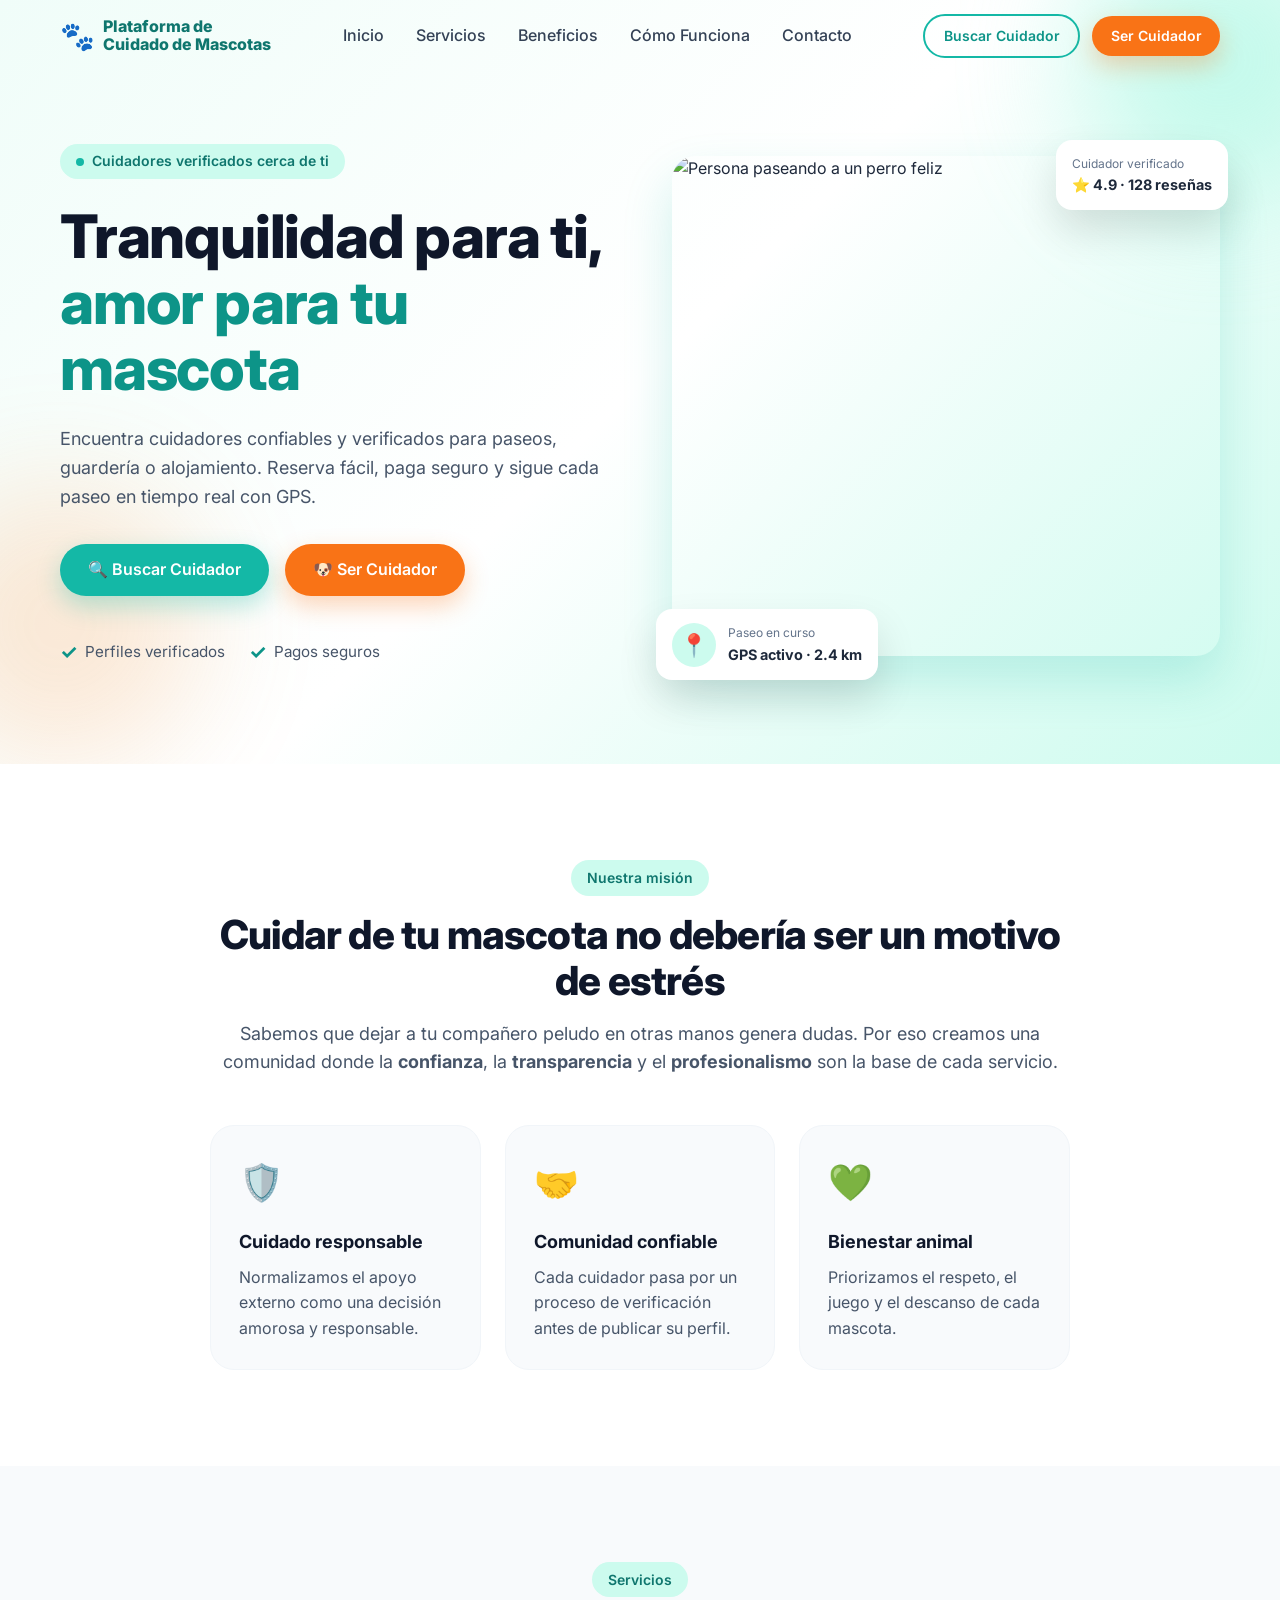
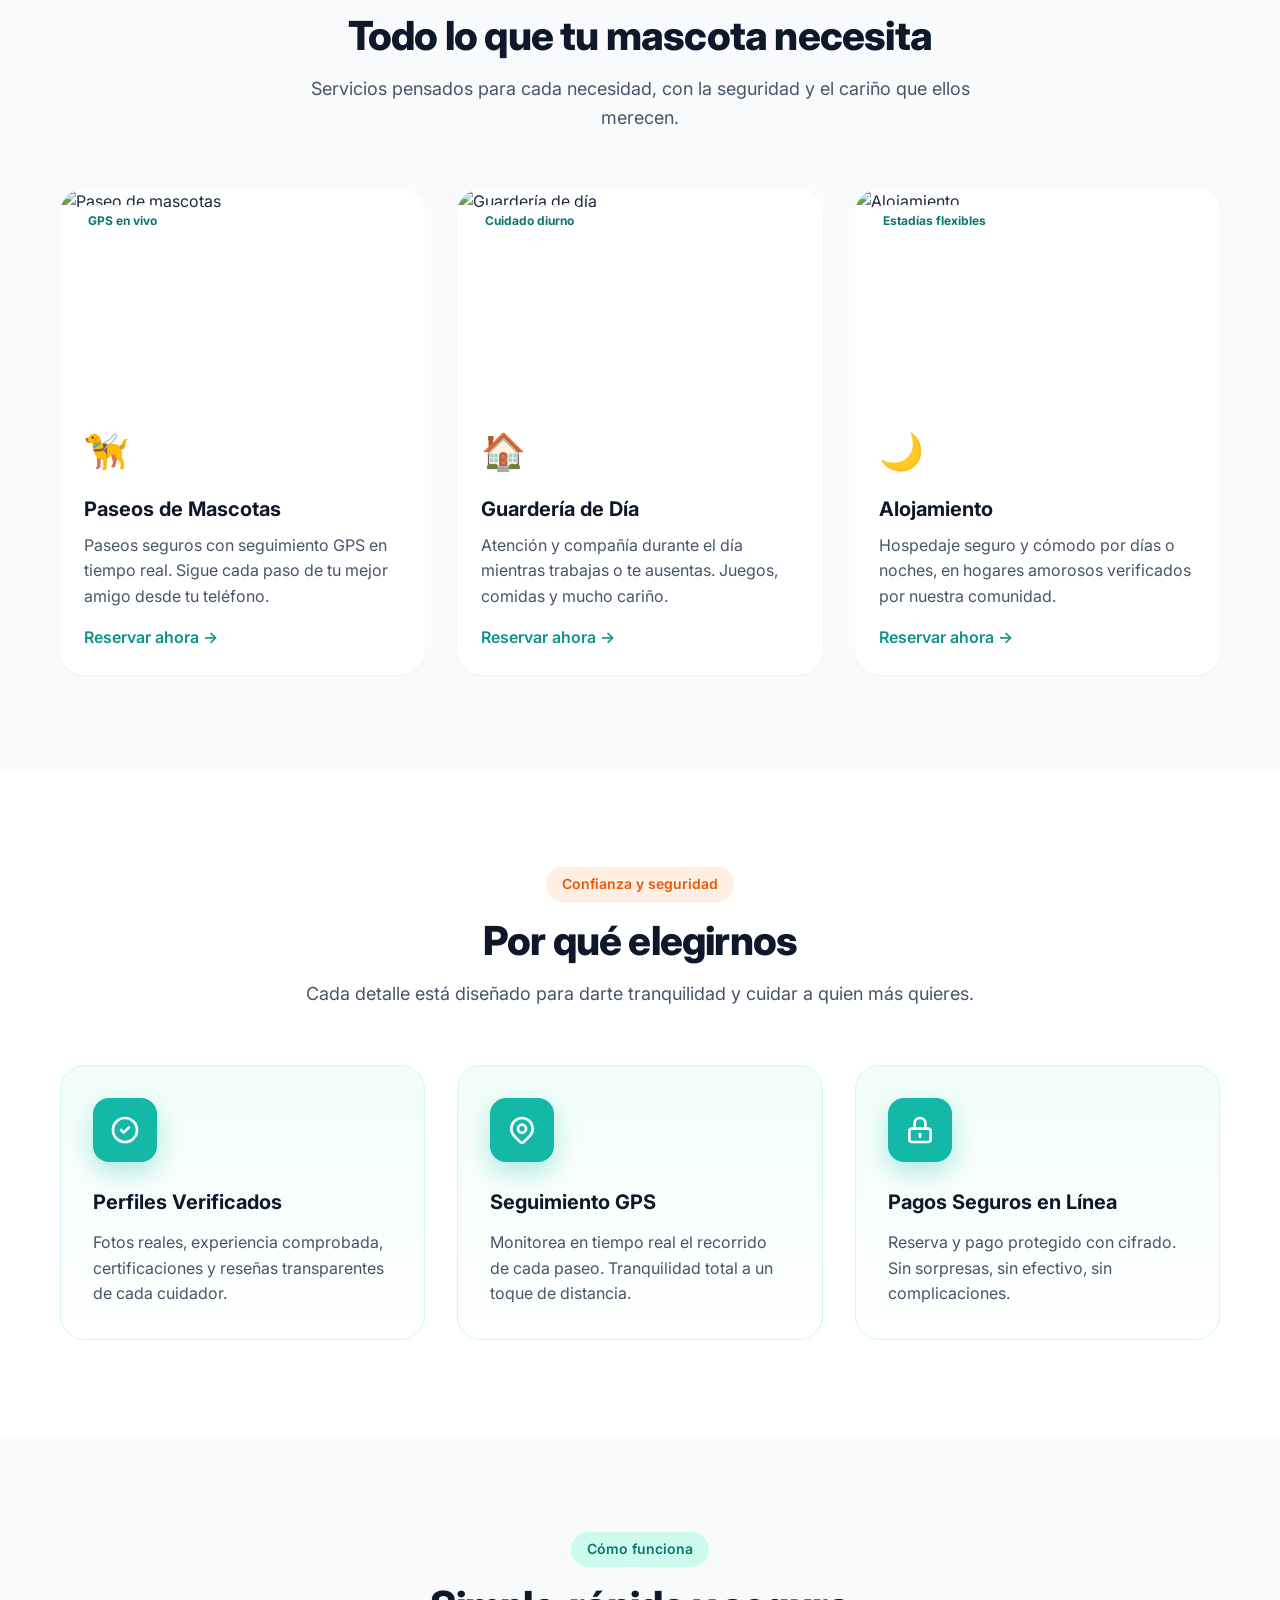
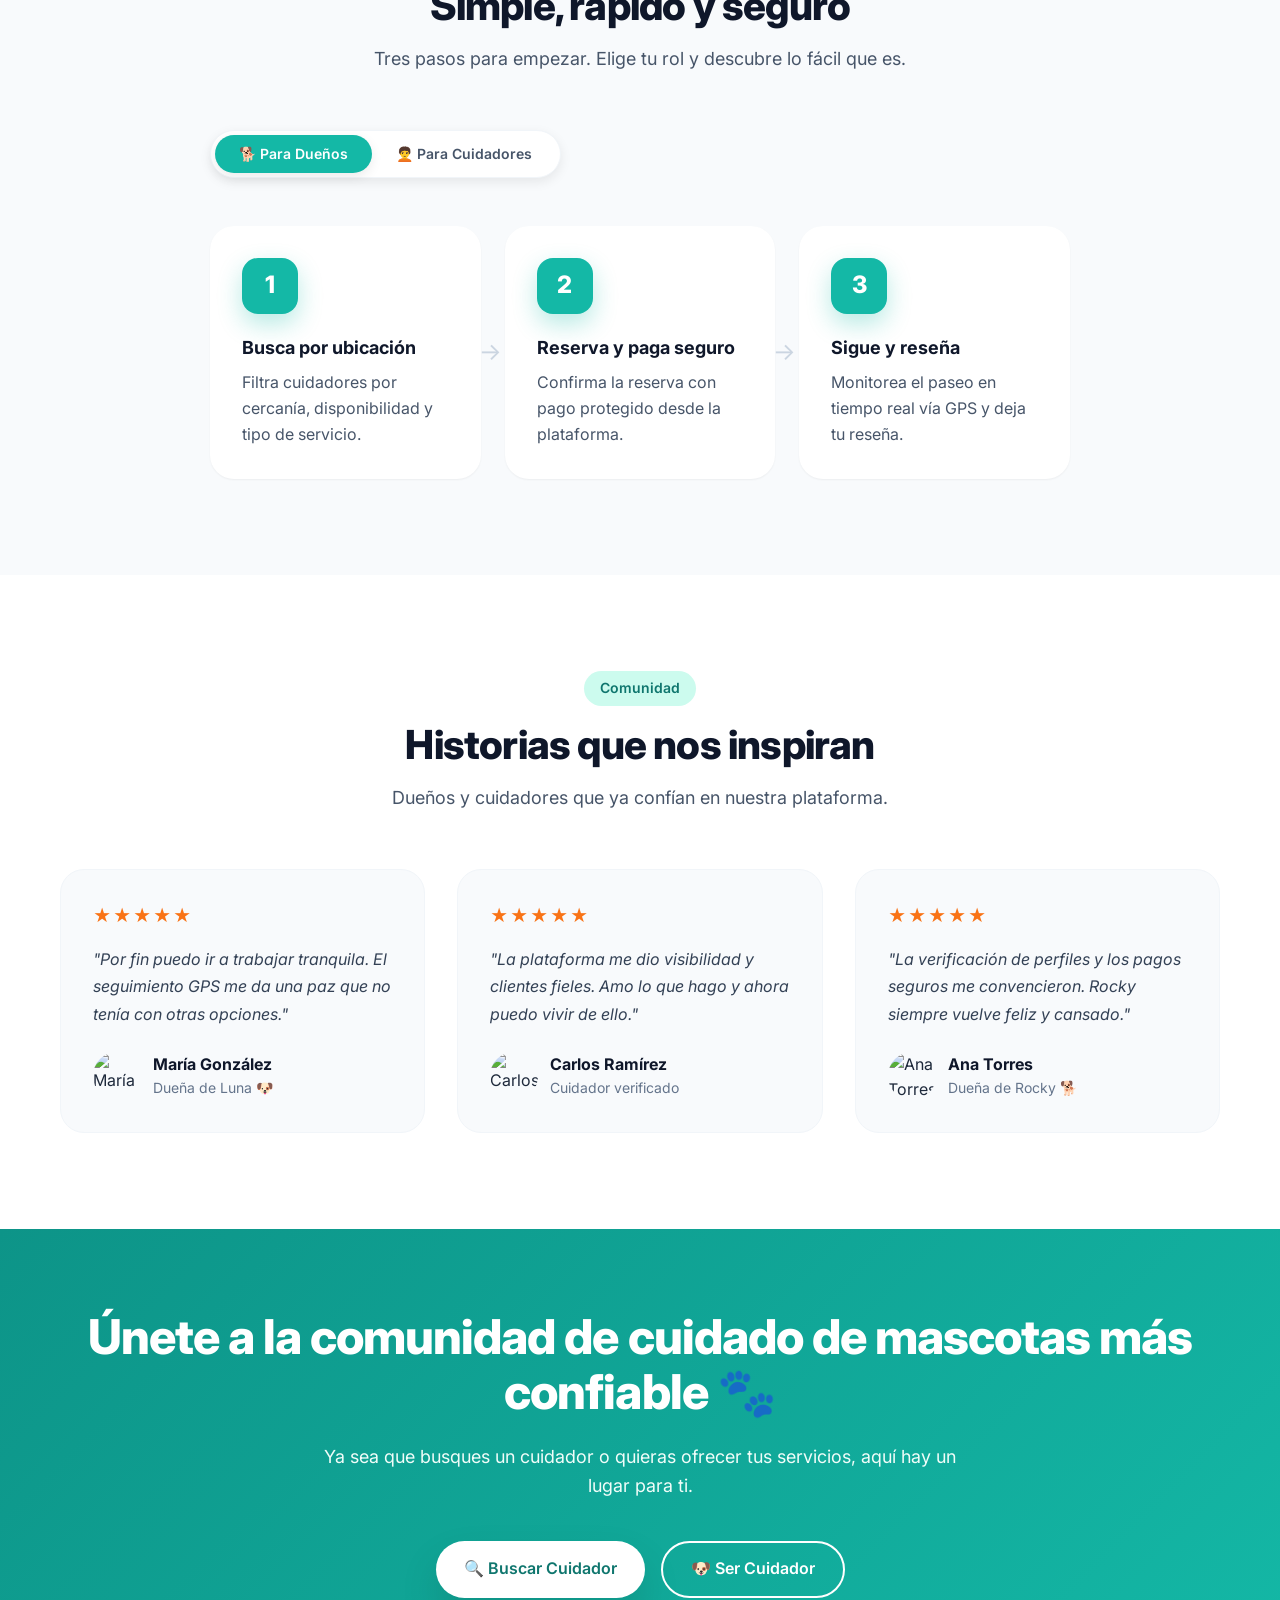
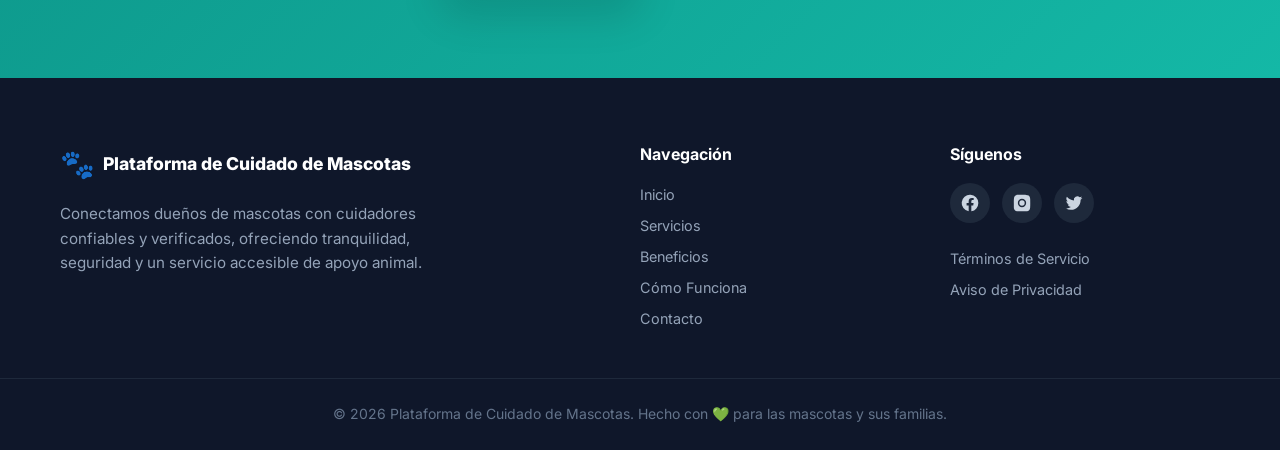
==== index.html @ 5dbbf717 "first commit" ====
<!DOCTYPE html>
<html lang="es">
<head>
  <meta charset="UTF-8" />
  <meta name="viewport" content="width=device-width, initial-scale=1.0" />
  <meta name="description" content="Plataforma de Cuidado de Mascotas: conecta con cuidadores verificados para paseos, guardería y alojamiento. Tranquilidad, seguridad y amor para tu mascota." />
  <meta name="theme-color" content="#14b8a6" />
  <meta property="og:title" content="Plataforma de Cuidado de Mascotas 🐾" />
  <meta property="og:description" content="Encuentra cuidadores verificados para tu mascota." />
  <meta property="og:type" content="website" />

  <title>Plataforma de Cuidado de Mascotas 🐾</title>
  <link rel="icon" type="image/svg+xml" href="assets/favicon.svg" />

  <link rel="preconnect" href="https://fonts.googleapis.com" />
  <link rel="preconnect" href="https://fonts.gstatic.com" crossorigin />
  <link href="https://fonts.googleapis.com/css2?family=Inter:wght@300;400;500;600;700;800&display=swap" rel="stylesheet" />

  <link rel="stylesheet" href="css/styles.css" />
  <link rel="stylesheet" href="css/responsive.css" />
</head>
<body>

  <!-- ============ NAVBAR ============ -->
  <header id="navbar" class="navbar">
    <nav class="navbar__container">
      <a href="#inicio" class="navbar__brand">
        <span class="navbar__brand-icon">🐾</span>
        <span class="navbar__brand-text">
          Plataforma de<br class="hidden-mobile" /> Cuidado de Mascotas
        </span>
      </a>

      <ul class="navbar__menu">
        <li><a href="#inicio">Inicio</a></li>
        <li><a href="#servicios">Servicios</a></li>
        <li><a href="#beneficios">Beneficios</a></li>
        <li><a href="#como-funciona">Cómo Funciona</a></li>
        <li><a href="#contacto">Contacto</a></li>
      </ul>

      <div class="navbar__actions">
        <a href="#buscar" class="btn btn--outline btn--sm">Buscar Cuidador</a>
        <a href="#ser-cuidador" class="btn btn--accent btn--sm">Ser Cuidador</a>
      </div>

      <button id="menuBtn" class="navbar__toggle" aria-label="Abrir menú" aria-expanded="false">
        <svg id="iconOpen" xmlns="http://www.w3.org/2000/svg" width="24" height="24" fill="none" viewBox="0 0 24 24" stroke="currentColor" stroke-width="2">
          <path stroke-linecap="round" stroke-linejoin="round" d="M4 6h16M4 12h16M4 18h16"/>
        </svg>
        <svg id="iconClose" class="hidden" xmlns="http://www.w3.org/2000/svg" width="24" height="24" fill="none" viewBox="0 0 24 24" stroke="currentColor" stroke-width="2">
          <path stroke-linecap="round" stroke-linejoin="round" d="M6 18L18 6M6 6l12 12"/>
        </svg>
      </button>
    </nav>

    <div id="mobileMenu" class="mobile-menu hidden">
      <ul class="mobile-menu__list">
        <li><a href="#inicio">Inicio</a></li>
        <li><a href="#servicios">Servicios</a></li>
        <li><a href="#beneficios">Beneficios</a></li>
        <li><a href="#como-funciona">Cómo Funciona</a></li>
        <li><a href="#contacto">Contacto</a></li>
        <li class="mobile-menu__cta-group">
          <a href="#buscar" class="btn btn--outline btn--block">Buscar Cuidador</a>
          <a href="#ser-cuidador" class="btn btn--accent btn--block">Ser Cuidador</a>
        </li>
      </ul>
    </div>
  </header>

  <main>

    <!-- ============ HERO ============ -->
    <section id="inicio" class="hero">
      <div class="hero__blob hero__blob--1"></div>
      <div class="hero__blob hero__blob--2"></div>

      <div class="container hero__grid">
        <div class="hero__content animate-slide-up">
          <span class="badge">
            <span class="badge__dot"></span>
            Cuidadores verificados cerca de ti
          </span>

          <h1 class="hero__title">
            Tranquilidad para ti,
            <span class="hero__title-accent">amor para tu mascota</span>
          </h1>

          <p class="hero__subtitle">
            Encuentra cuidadores confiables y verificados para paseos, guardería
            o alojamiento. Reserva fácil, paga seguro y sigue cada paseo en
            tiempo real con GPS.
          </p>

          <div class="hero__ctas">
            <a href="#buscar" class="btn btn--primary">🔍 Buscar Cuidador</a>
            <a href="#ser-cuidador" class="btn btn--accent">🐶 Ser Cuidador</a>
          </div>

          <ul class="hero__checks">
            <li><span class="check">✓</span> Perfiles verificados</li>
            <li><span class="check">✓</span> Pagos seguros</li>
          </ul>
        </div>

        <div class="hero__media animate-fade-in">
          <div class="hero__image-wrapper animate-float">
            <img
              src="https://images.unsplash.com/photo-1548199973-03cce0bbc87b?auto=format&fit=crop&w=900&q=80"
              alt="Persona paseando a un perro feliz"
              loading="eager"
            />
          </div>

          <div class="hero__card hero__card--bottom">
            <div class="hero__card-icon">📍</div>
            <div>
              <p class="hero__card-label">Paseo en curso</p>
              <p class="hero__card-value">GPS activo · 2.4 km</p>
            </div>
          </div>

          <div class="hero__card hero__card--top animate-float">
            <p class="hero__card-label">Cuidador verificado</p>
            <p class="hero__card-value">⭐ 4.9 · 128 reseñas</p>
          </div>
        </div>
      </div>
    </section>

    <!-- ============ PROPUESTA DE VALOR ============ -->
    <section class="section value-prop">
      <div class="container container--narrow text-center">
        <span class="badge badge--solid">Nuestra misión</span>
        <h2 class="section__title">
          Cuidar de tu mascota no debería ser un motivo de estrés
        </h2>
        <p class="section__subtitle">
          Sabemos que dejar a tu compañero peludo en otras manos genera dudas.
          Por eso creamos una comunidad donde la <strong>confianza</strong>, la
          <strong>transparencia</strong> y el <strong>profesionalismo</strong>
          son la base de cada servicio.
        </p>

        <div class="value-prop__grid">
          <article class="value-card">
            <div class="value-card__icon">🛡️</div>
            <h3>Cuidado responsable</h3>
            <p>Normalizamos el apoyo externo como una decisión amorosa y responsable.</p>
          </article>
          <article class="value-card">
            <div class="value-card__icon">🤝</div>
            <h3>Comunidad confiable</h3>
            <p>Cada cuidador pasa por un proceso de verificación antes de publicar su perfil.</p>
          </article>
          <article class="value-card">
            <div class="value-card__icon">💚</div>
            <h3>Bienestar animal</h3>
            <p>Priorizamos el respeto, el juego y el descanso de cada mascota.</p>
          </article>
        </div>
      </div>
    </section>

    <!-- ============ SERVICIOS ============ -->
    <section id="servicios" class="section section--alt">
      <div class="container">
        <header class="section__header">
          <span class="badge badge--solid">Servicios</span>
          <h2 class="section__title">Todo lo que tu mascota necesita</h2>
          <p class="section__subtitle">
            Servicios pensados para cada necesidad, con la seguridad y el cariño que ellos merecen.
          </p>
        </header>

        <div class="services__grid">
          <article class="service-card">
            <div class="service-card__media">
              <img src="https://images.unsplash.com/photo-1601758228041-f3b2795255f1?auto=format&fit=crop&w=800&q=80" alt="Paseo de mascotas" loading="lazy" />
              <span class="service-card__tag">GPS en vivo</span>
            </div>
            <div class="service-card__body">
              <div class="service-card__icon">🦮</div>
              <h3>Paseos de Mascotas</h3>
              <p>Paseos seguros con seguimiento GPS en tiempo real. Sigue cada paso de tu mejor amigo desde tu teléfono.</p>
              <a href="#buscar" class="link-arrow">Reservar ahora <span>→</span></a>
            </div>
          </article>

          <article class="service-card">
            <div class="service-card__media">
              <img src="https://images.unsplash.com/photo-1583337130417-3346a1be7dee?auto=format&fit=crop&w=800&q=80" alt="Guardería de día" loading="lazy" />
              <span class="service-card__tag">Cuidado diurno</span>
            </div>
            <div class="service-card__body">
              <div class="service-card__icon">🏠</div>
              <h3>Guardería de Día</h3>
              <p>Atención y compañía durante el día mientras trabajas o te ausentas. Juegos, comidas y mucho cariño.</p>
              <a href="#buscar" class="link-arrow">Reservar ahora <span>→</span></a>
            </div>
          </article>

          <article class="service-card">
            <div class="service-card__media">
              <img src="https://images.unsplash.com/photo-1450778869180-41d0601e046e?auto=format&fit=crop&w=800&q=80" alt="Alojamiento" loading="lazy" />
              <span class="service-card__tag">Estadías flexibles</span>
            </div>
            <div class="service-card__body">
              <div class="service-card__icon">🌙</div>
              <h3>Alojamiento</h3>
              <p>Hospedaje seguro y cómodo por días o noches, en hogares amorosos verificados por nuestra comunidad.</p>
              <a href="#buscar" class="link-arrow">Reservar ahora <span>→</span></a>
            </div>
          </article>
        </div>
      </div>
    </section>

    <!-- ============ BENEFICIOS ============ -->
    <section id="beneficios" class="section">
      <div class="container">
        <header class="section__header">
          <span class="badge badge--accent">Confianza y seguridad</span>
          <h2 class="section__title">Por qué elegirnos</h2>
          <p class="section__subtitle">
            Cada detalle está diseñado para darte tranquilidad y cuidar a quien más quieres.
          </p>
        </header>

        <div class="features__grid">
          <article class="feature-card">
            <div class="feature-card__icon">
              <svg xmlns="http://www.w3.org/2000/svg" width="32" height="32" fill="none" viewBox="0 0 24 24" stroke="currentColor" stroke-width="2">
                <path stroke-linecap="round" stroke-linejoin="round" d="M9 12l2 2 4-4m6 2a9 9 0 11-18 0 9 9 0 0118 0z"/>
              </svg>
            </div>
            <h3>Perfiles Verificados</h3>
            <p>Fotos reales, experiencia comprobada, certificaciones y reseñas transparentes de cada cuidador.</p>
          </article>

          <article class="feature-card">
            <div class="feature-card__icon">
              <svg xmlns="http://www.w3.org/2000/svg" width="32" height="32" fill="none" viewBox="0 0 24 24" stroke="currentColor" stroke-width="2">
                <path stroke-linecap="round" stroke-linejoin="round" d="M17.657 16.657L13.414 20.9a1.998 1.998 0 01-2.827 0l-4.244-4.243a8 8 0 1111.314 0z"/>
                <path stroke-linecap="round" stroke-linejoin="round" d="M15 11a3 3 0 11-6 0 3 3 0 016 0z"/>
              </svg>
            </div>
            <h3>Seguimiento GPS</h3>
            <p>Monitorea en tiempo real el recorrido de cada paseo. Tranquilidad total a un toque de distancia.</p>
          </article>

          <article class="feature-card">
            <div class="feature-card__icon">
              <svg xmlns="http://www.w3.org/2000/svg" width="32" height="32" fill="none" viewBox="0 0 24 24" stroke="currentColor" stroke-width="2">
                <path stroke-linecap="round" stroke-linejoin="round" d="M12 15v2m-6 4h12a2 2 0 002-2v-6a2 2 0 00-2-2H6a2 2 0 00-2 2v6a2 2 0 002 2zm10-10V7a4 4 0 00-8 0v4h8z"/>
              </svg>
            </div>
            <h3>Pagos Seguros en Línea</h3>
            <p>Reserva y pago protegido con cifrado. Sin sorpresas, sin efectivo, sin complicaciones.</p>
          </article>
        </div>
      </div>
    </section>

    <!-- ============ CÓMO FUNCIONA ============ -->
    <section id="como-funciona" class="section section--alt">
      <div class="container container--narrow">
        <header class="section__header">
          <span class="badge badge--solid">Cómo funciona</span>
          <h2 class="section__title">Simple, rápido y seguro</h2>
          <p class="section__subtitle">
            Tres pasos para empezar. Elige tu rol y descubre lo fácil que es.
          </p>
        </header>

        <div class="tabs">
          <button id="tabOwner" class="tabs__btn tabs__btn--active" data-tab="owner">🐕 Para Dueños</button>
          <button id="tabSitter" class="tabs__btn" data-tab="sitter">🧑‍🦱 Para Cuidadores</button>
        </div>

        <div id="stepsContainer" class="steps"></div>
      </div>
    </section>

    <!-- ============ TESTIMONIOS ============ -->
    <section class="section">
      <div class="container">
        <header class="section__header">
          <span class="badge badge--solid">Comunidad</span>
          <h2 class="section__title">Historias que nos inspiran</h2>
          <p class="section__subtitle">
            Dueños y cuidadores que ya confían en nuestra plataforma.
          </p>
        </header>

        <div class="testimonials__grid">
          <figure class="testimonial-card">
            <div class="testimonial-card__stars">★★★★★</div>
            <blockquote>"Por fin puedo ir a trabajar tranquila. El seguimiento GPS me da una paz que no tenía con otras opciones."</blockquote>
            <figcaption>
              <img src="https://i.pravatar.cc/100?img=47" alt="María González" loading="lazy" />
              <div>
                <p class="testimonial-card__name">María González</p>
                <p class="testimonial-card__role">Dueña de Luna 🐶</p>
              </div>
            </figcaption>
          </figure>

          <figure class="testimonial-card">
            <div class="testimonial-card__stars">★★★★★</div>
            <blockquote>"La plataforma me dio visibilidad y clientes fieles. Amo lo que hago y ahora puedo vivir de ello."</blockquote>
            <figcaption>
              <img src="https://i.pravatar.cc/100?img=12" alt="Carlos Ramírez" loading="lazy" />
              <div>
                <p class="testimonial-card__name">Carlos Ramírez</p>
                <p class="testimonial-card__role">Cuidador verificado</p>
              </div>
            </figcaption>
          </figure>

          <figure class="testimonial-card">
            <div class="testimonial-card__stars">★★★★★</div>
            <blockquote>"La verificación de perfiles y los pagos seguros me convencieron. Rocky siempre vuelve feliz y cansado."</blockquote>
            <figcaption>
              <img src="https://i.pravatar.cc/100?img=32" alt="Ana Torres" loading="lazy" />
              <div>
                <p class="testimonial-card__name">Ana Torres</p>
                <p class="testimonial-card__role">Dueña de Rocky 🐕</p>
              </div>
            </figcaption>
          </figure>
        </div>
      </div>
    </section>

    <!-- ============ CTA FINAL ============ -->
    <section id="contacto" class="cta-banner">
      <div class="container text-center">
        <h2 class="cta-banner__title">
          Únete a la comunidad de cuidado de mascotas más confiable 🐾
        </h2>
        <p class="cta-banner__subtitle">
          Ya sea que busques un cuidador o quieras ofrecer tus servicios,
          aquí hay un lugar para ti.
        </p>
        <div class="cta-banner__actions">
          <a id="buscar" href="#inicio" class="btn btn--white">🔍 Buscar Cuidador</a>
          <a id="ser-cuidador" href="#inicio" class="btn btn--ghost-white">🐶 Ser Cuidador</a>
        </div>
      </div>
    </section>

  </main>

  <!-- ============ FOOTER ============ -->
  <footer class="footer">
    <div class="container footer__grid">
      <div class="footer__brand">
        <div class="footer__brand-title">
          <span>🐾</span>
          <span>Plataforma de Cuidado de Mascotas</span>
        </div>
        <p class="footer__brand-text">
          Conectamos dueños de mascotas con cuidadores confiables y verificados,
          ofreciendo tranquilidad, seguridad y un servicio accesible de apoyo animal.
        </p>
      </div>

      <div class="footer__col">
        <h4>Navegación</h4>
        <ul>
          <li><a href="#inicio">Inicio</a></li>
          <li><a href="#servicios">Servicios</a></li>
          <li><a href="#beneficios">Beneficios</a></li>
          <li><a href="#como-funciona">Cómo Funciona</a></li>
          <li><a href="#contacto">Contacto</a></li>
        </ul>
      </div>

      <div class="footer__col">
        <h4>Síguenos</h4>
        <div class="footer__social">
          <a href="#" aria-label="Facebook" class="social-btn">
            <svg xmlns="http://www.w3.org/2000/svg" width="20" height="20" fill="currentColor" viewBox="0 0 24 24"><path d="M22 12a10 10 0 10-11.6 9.9v-7H7.9V12h2.5V9.8c0-2.5 1.5-3.9 3.8-3.9 1.1 0 2.2.2 2.2.2v2.4h-1.2c-1.2 0-1.6.8-1.6 1.6V12h2.7l-.4 2.9h-2.3v7A10 10 0 0022 12z"/></svg>
          </a>
          <a href="#" aria-label="Instagram" class="social-btn">
            <svg xmlns="http://www.w3.org/2000/svg" width="20" height="20" fill="currentColor" viewBox="0 0 24 24"><path d="M12 2.2c3.2 0 3.6 0 4.9.1 1.2.1 1.8.3 2.2.4.6.2 1 .5 1.4.9.4.4.7.8.9 1.4.2.4.4 1 .4 2.2.1 1.3.1 1.7.1 4.9s0 3.6-.1 4.9c-.1 1.2-.3 1.8-.4 2.2-.2.6-.5 1-.9 1.4-.4.4-.8.7-1.4.9-.4.2-1 .4-2.2.4-1.3.1-1.7.1-4.9.1s-3.6 0-4.9-.1c-1.2-.1-1.8-.3-2.2-.4-.6-.2-1-.5-1.4-.9-.4-.4-.7-.8-.9-1.4-.2-.4-.4-1-.4-2.2C2.2 15.6 2.2 15.2 2.2 12s0-3.6.1-4.9c.1-1.2.3-1.8.4-2.2.2-.6.5-1 .9-1.4.4-.4.8-.7 1.4-.9.4-.2 1-.4 2.2-.4C8.4 2.2 8.8 2.2 12 2.2zm0 4.8a5 5 0 100 10 5 5 0 000-10zm0 8.2a3.2 3.2 0 110-6.4 3.2 3.2 0 010 6.4zm6.4-8.4a1.2 1.2 0 11-2.4 0 1.2 1.2 0 012.4 0z"/></svg>
          </a>
          <a href="#" aria-label="Twitter" class="social-btn">
            <svg xmlns="http://www.w3.org/2000/svg" width="20" height="20" fill="currentColor" viewBox="0 0 24 24"><path d="M22 5.9c-.7.3-1.5.5-2.3.6.8-.5 1.5-1.3 1.8-2.3-.8.5-1.7.8-2.6 1a4.1 4.1 0 00-7 3.7A11.6 11.6 0 013.5 4.6a4.1 4.1 0 001.3 5.5c-.7 0-1.3-.2-1.9-.5v.1c0 2 1.4 3.6 3.3 4a4.1 4.1 0 01-1.8.1 4.1 4.1 0 003.8 2.9A8.2 8.2 0 012 18.4a11.6 11.6 0 006.3 1.8c7.5 0 11.6-6.2 11.6-11.6v-.5c.8-.6 1.5-1.3 2.1-2.2z"/></svg>
          </a>
        </div>
        <ul class="footer__legal">
          <li><a href="#">Términos de Servicio</a></li>
          <li><a href="#">Aviso de Privacidad</a></li>
        </ul>
      </div>
    </div>

    <div class="footer__bottom">
      <p>© <span id="year"></span> Plataforma de Cuidado de Mascotas. Hecho con 💚 para las mascotas y sus familias.</p>
    </div>
  </footer>

  <script src="js/main.js"></script>
  <script src="js/tabs.js"></script>
</body>
</html>
---- css/styles.css ----
/* ============================================
   RESET & BASE
   ============================================ */
*, *::before, *::after { box-sizing: border-box; margin: 0; padding: 0; }

:root {
  --brand-50:  #f0fdf9;
  --brand-100: #ccfbee;
  --brand-200: #99f6dd;
  --brand-300: #5eead4;
  --brand-400: #2dd4bf;
  --brand-500: #14b8a6;
  --brand-600: #0d9488;
  --brand-700: #0f766e;
  --brand-800: #115e59;
  --brand-900: #134e4a;

  --accent-400: #fb923c;
  --accent-500: #f97316;
  --accent-600: #ea580c;

  --slate-50:  #f8fafc;
  --slate-100: #f1f5f9;
  --slate-200: #e2e8f0;
  --slate-300: #cbd5e1;
  --slate-400: #94a3b8;
  --slate-500: #64748b;
  --slate-600: #475569;
  --slate-700: #334155;
  --slate-800: #1e293b;
  --slate-900: #0f172a;

  --radius-sm: 0.5rem;
  --radius: 1rem;
  --radius-lg: 1.5rem;
  --radius-full: 9999px;

  --shadow-sm: 0 1px 2px rgba(0,0,0,0.05);
  --shadow: 0 4px 12px rgba(0,0,0,0.08);
  --shadow-lg: 0 10px 30px rgba(0,0,0,0.10);
  --shadow-xl: 0 20px 40px rgba(0,0,0,0.12);
  --shadow-brand: 0 10px 25px rgba(20,184,166,0.30);
  --shadow-accent: 0 10px 25px rgba(249,115,22,0.30);

  --transition: all 0.3s ease;
}

html { scroll-behavior: smooth; }

body {
  font-family: 'Inter', system-ui, -apple-system, sans-serif;
  background: #fff;
  color: var(--slate-800);
  line-height: 1.6;
  -webkit-font-smoothing: antialiased;
  overflow-x: hidden;
}

img { max-width: 100%; display: block; }
a { text-decoration: none; color: inherit; }
ul { list-style: none; }
button { font-family: inherit; cursor: pointer; border: none; background: none; }

.hidden { display: none !important; }
.hidden-mobile { display: none; }

/* ============================================
   UTILIDADES
   ============================================ */
.container {
  width: 100%;
  max-width: 1200px;
  margin: 0 auto;
  padding: 0 1.25rem;
}
.container--narrow { max-width: 900px; }

.text-center { text-align: center; }

.section { padding: 5rem 0; }
.section--alt { background: var(--slate-50); }

.section__header {
  text-align: center;
  max-width: 720px;
  margin: 0 auto 3.5rem;
}
.section__title {
  font-size: clamp(1.75rem, 4vw, 2.5rem);
  font-weight: 800;
  color: var(--slate-900);
  letter-spacing: -0.02em;
  margin-top: 1rem;
  line-height: 1.15;
}
.section__subtitle {
  margin-top: 1rem;
  font-size: 1.125rem;
  color: var(--slate-600);
}

/* ============================================
   BADGES
   ============================================ */
.badge {
  display: inline-flex;
  align-items: center;
  gap: 0.5rem;
  padding: 0.4rem 1rem;
  border-radius: var(--radius-full);
  background: var(--brand-100);
  color: var(--brand-700);
  font-size: 0.875rem;
  font-weight: 600;
}
.badge--solid {
  background: var(--brand-100);
  color: var(--brand-700);
}
.badge--accent {
  background: rgba(249,115,22,0.12);
  color: var(--accent-600);
}
.badge__dot {
  width: 8px;
  height: 8px;
  border-radius: 50%;
  background: var(--brand-500);
  animation: pulse 2s infinite;
}
@keyframes pulse {
  0%,100% { opacity: 1; }
  50% { opacity: 0.4; }
}

/* ============================================
   BOTONES
   ============================================ */
.btn {
  display: inline-flex;
  align-items: center;
  justify-content: center;
  gap: 0.5rem;
  padding: 0.85rem 1.75rem;
  border-radius: var(--radius-full);
  font-weight: 600;
  font-size: 1rem;
  transition: var(--transition);
  white-space: nowrap;
  cursor: pointer;
}
.btn--sm { padding: 0.55rem 1.15rem; font-size: 0.875rem; }
.btn--block { width: 100%; }

.btn--primary {
  background: var(--brand-500);
  color: #fff;
  box-shadow: var(--shadow-brand);
}
.btn--primary:hover {
  background: var(--brand-600);
  transform: translateY(-2px);
  box-shadow: 0 15px 30px rgba(20,184,166,0.4);
}

.btn--accent {
  background: var(--accent-500);
  color: #fff;
  box-shadow: var(--shadow-accent);
}
.btn--accent:hover {
  background: var(--accent-600);
  transform: translateY(-2px);
  box-shadow: 0 15px 30px rgba(249,115,22,0.4);
}

.btn--outline {
  background: transparent;
  color: var(--brand-600);
  border: 2px solid var(--brand-500);
}
.btn--outline:hover {
  background: var(--brand-500);
  color: #fff;
  transform: translateY(-2px);
}

.btn--white {
  background: #fff;
  color: var(--brand-700);
  box-shadow: var(--shadow-xl);
}
.btn--white:hover { transform: translateY(-2px); }

.btn--ghost-white {
  background: transparent;
  color: #fff;
  border: 2px solid #fff;
}
.btn--ghost-white:hover {
  background: #fff;
  color: var(--brand-700);
}

.link-arrow {
  display: inline-flex;
  align-items: center;
  gap: 0.25rem;
  color: var(--brand-600);
  font-weight: 600;
  margin-top: 1rem;
  transition: var(--transition);
}
.link-arrow:hover { gap: 0.6rem; }

/* ============================================
   NAVBAR
   ============================================ */
.navbar {
  position: fixed;
  top: 0;
  left: 0;
  right: 0;
  z-index: 100;
  transition: var(--transition);
}
.navbar--scrolled {
  background: rgba(255,255,255,0.95);
  backdrop-filter: blur(12px);
  box-shadow: var(--shadow);
}
.navbar__container {
  max-width: 1200px;
  margin: 0 auto;
  padding: 0 1.25rem;
  height: 72px;
  display: flex;
  align-items: center;
  justify-content: space-between;
  gap: 1rem;
}
.navbar__brand {
  display: flex;
  align-items: center;
  gap: 0.5rem;
}
.navbar__brand-icon { font-size: 1.75rem; }
.navbar__brand-text {
  font-weight: 800;
  font-size: 1rem;
  color: var(--brand-700);
  line-height: 1.1;
}
.navbar__menu {
  display: none;
  align-items: center;
  gap: 2rem;
}
.navbar__menu a {
  color: var(--slate-700);
  font-weight: 500;
  transition: var(--transition);
}
.navbar__menu a:hover { color: var(--brand-600); }

.navbar__actions {
  display: none;
  align-items: center;
  gap: 0.75rem;
}

.navbar__toggle {
  padding: 0.5rem;
  border-radius: var(--radius-sm);
  color: var(--slate-700);
  transition: var(--transition);
}
.navbar__toggle:hover { background: var(--slate-100); }

/* Mobile menu */
.mobile-menu {
  background: #fff;
  border-top: 1px solid var(--slate-100);
  box-shadow: var(--shadow-lg);
  animation: fadeIn 0.3s ease;
}
.mobile-menu__list {
  padding: 1rem 1.5rem 1.5rem;
  display: flex;
  flex-direction: column;
  gap: 0.75rem;
}
.mobile-menu__list a {
  display: block;
  padding: 0.5rem 0;
  color: var(--slate-700);
  font-weight: 500;
}
.mobile-menu__list a:hover { color: var(--brand-600); }
.mobile-menu__cta-group {
  display: flex;
  flex-direction: column;
  gap: 0.5rem;
  padding-top: 0.5rem;
}

/* ============================================
   HERO
   ============================================ */
.hero {
  position: relative;
  padding: 8rem 0 4rem;
  background: linear-gradient(135deg, var(--brand-50) 0%, #fff 50%, var(--brand-100) 100%);
  overflow: hidden;
}
.hero__blob {
  position: absolute;
  border-radius: 50%;
  filter: blur(60px);
  opacity: 0.5;
  pointer-events: none;
}
.hero__blob--1 {
  width: 280px; height: 280px;
  background: var(--brand-200);
  top: -80px; right: -80px;
}
.hero__blob--2 {
  width: 280px; height: 280px;
  background: rgba(251,146,60,0.4);
  bottom: 0; left: -80px;
}

.hero__grid {
  position: relative;
  display: grid;
  gap: 3rem;
  align-items: center;
}

.hero__title {
  margin-top: 1.5rem;
  font-size: clamp(2rem, 5vw, 3.75rem);
  font-weight: 800;
  line-height: 1.1;
  color: var(--slate-900);
  letter-spacing: -0.02em;
}
.hero__title-accent {
  display: block;
  color: var(--brand-600);
}

.hero__subtitle {
  margin-top: 1.5rem;
  font-size: 1.125rem;
  color: var(--slate-600);
  max-width: 540px;
}

.hero__ctas {
  margin-top: 2rem;
  display: flex;
  flex-direction: column;
  gap: 1rem;
}

.hero__checks {
  margin-top: 2.5rem;
  display: flex;
  flex-wrap: wrap;
  gap: 1.5rem;
  font-size: 0.95rem;
  color: var(--slate-600);
}
.hero__checks li {
  display: flex;
  align-items: center;
  gap: 0.5rem;
}
.check {
  color: var(--brand-600);
  font-size: 1.25rem;
  font-weight: 700;
}

.hero__media {
  position: relative;
}
.hero__image-wrapper {
  border-radius: var(--radius-lg);
  overflow: hidden;
  box-shadow: 0 25px 50px rgba(20,184,166,0.20);
}
.hero__image-wrapper img {
  width: 100%;
  height: 400px;
  object-fit: cover;
}

.hero__card {
  position: absolute;
  background: #fff;
  border-radius: var(--radius);
  box-shadow: var(--shadow-xl);
  padding: 0.85rem 1rem;
  display: flex;
  align-items: center;
  gap: 0.75rem;
}
.hero__card--bottom { bottom: -1.5rem; left: -1rem; }
.hero__card--top { top: -1rem; right: -0.5rem; display: block; }
.hero__card-icon {
  width: 44px; height: 44px;
  border-radius: 50%;
  background: var(--brand-100);
  display: flex; align-items: center; justify-content: center;
  font-size: 1.4rem;
}
.hero__card-label { font-size: 0.75rem; color: var(--slate-500); }
.hero__card-value { font-weight: 700; color: var(--slate-800); font-size: 0.9rem; }

/* ============================================
   VALUE PROP
   ============================================ */
.value-prop__grid {
  margin-top: 3rem;
  display: grid;
  gap: 1.5rem;
  text-align: left;
}
.value-card {
  padding: 1.75rem;
  background: var(--slate-50);
  border: 1px solid var(--slate-100);
  border-radius: var(--radius-lg);
  transition: var(--transition);
}
.value-card:hover { background: var(--brand-50); }
.value-card__icon { font-size: 2.25rem; }
.value-card h3 {
  margin-top: 1rem;
  font-size: 1.125rem;
  font-weight: 700;
  color: var(--slate-900);
}
.value-card p { margin-top: 0.5rem; color: var(--slate-600); }

/* ============================================
   SERVICES
   ============================================ */
.services__grid {
  display: grid;
  gap: 2rem;
}
.service-card {
  background: #fff;
  border-radius: var(--radius-lg);
  overflow: hidden;
  box-shadow: var(--shadow-sm);
  transition: var(--transition);
  display: flex;
  flex-direction: column;
}
.service-card:hover {
  transform: translateY(-8px);
  box-shadow: var(--shadow-xl);
}
.service-card__media {
  position: relative;
  height: 210px;
  overflow: hidden;
}
.service-card__media img {
  width: 100%; height: 100%;
  object-fit: cover;
  transition: transform 0.5s ease;
}
.service-card:hover .service-card__media img { transform: scale(1.1); }

.service-card__tag {
  position: absolute;
  top: 1rem; left: 1rem;
  background: rgba(255,255,255,0.9);
  color: var(--brand-700);
  font-size: 0.75rem;
  font-weight: 700;
  padding: 0.35rem 0.75rem;
  border-radius: var(--radius-full);
}
.service-card__body { padding: 1.5rem; flex: 1; display: flex; flex-direction: column; }
.service-card__icon { font-size: 2.25rem; }
.service-card h3 {
  margin-top: 0.75rem;
  font-size: 1.25rem;
  font-weight: 700;
  color: var(--slate-900);
}
.service-card p { margin-top: 0.5rem; color: var(--slate-600); flex: 1; }

/* ============================================
   FEATURES
   ============================================ */
.features__grid {
  display: grid;
  gap: 2rem;
}
.feature-card {
  padding: 2rem;
  border-radius: var(--radius-lg);
  background: linear-gradient(to bottom, var(--brand-50), #fff);
  border: 1px solid var(--brand-100);
  transition: var(--transition);
}
.feature-card:hover {
  border-color: var(--brand-300);
  box-shadow: var(--shadow-lg);
}
.feature-card__icon {
  width: 64px; height: 64px;
  border-radius: var(--radius);
  background: var(--brand-500);
  color: #fff;
  display: flex; align-items: center; justify-content: center;
  box-shadow: var(--shadow-brand);
}
.feature-card h3 {
  margin-top: 1.5rem;
  font-size: 1.25rem;
  font-weight: 700;
  color: var(--slate-900);
}
.feature-card p { margin-top: 0.75rem; color: var(--slate-600); }

/* ============================================
   TABS / STEPS
   ============================================ */
.tabs {
  display: inline-flex;
  background: #fff;
  border-radius: var(--radius-full);
  padding: 0.25rem;
  box-shadow: var(--shadow);
  border: 1px solid var(--slate-100);
  margin: 0 auto 3rem;
}
.tabs__btn {
  padding: 0.65rem 1.5rem;
  border-radius: var(--radius-full);
  font-weight: 600;
  font-size: 0.875rem;
  color: var(--slate-600);
  transition: var(--transition);
}
.tabs__btn:hover { color: var(--brand-600); }
.tabs__btn--active {
  background: var(--brand-500);
  color: #fff;
  box-shadow: var(--shadow);
}
.tabs__btn--accent.tabs__btn--active {
  background: var(--accent-500);
  color: #fff;
}

.tabs-wrapper { text-align: center; }

.steps {
  display: grid;
  gap: 1.5rem;
}
.step-card {
  position: relative;
  background: #fff;
  border-radius: var(--radius-lg);
  padding: 2rem;
  box-shadow: var(--shadow-sm);
  transition: var(--transition);
  animation: fadeIn 0.5s ease;
}
.step-card:hover { box-shadow: var(--shadow-xl); }

.step-card__number {
  width: 56px; height: 56px;
  border-radius: var(--radius);
  display: flex; align-items: center; justify-content: center;
  font-size: 1.5rem;
  font-weight: 800;
  color: #fff;
  background: var(--brand-500);
  box-shadow: var(--shadow-brand);
}
.step-card--accent .step-card__number {
  background: var(--accent-500);
  box-shadow: var(--shadow-accent);
}
.step-card h3 {
  margin-top: 1.25rem;
  font-size: 1.125rem;
  font-weight: 700;
  color: var(--slate-900);
}
.step-card p { margin-top: 0.5rem; color: var(--slate-600); }

.step-card__arrow {
  display: none;
  position: absolute;
  top: 50%;
  right: -1.25rem;
  transform: translateY(-50%);
  color: var(--slate-300);
  font-size: 1.5rem;
}

/* ============================================
   TESTIMONIALS
   ============================================ */
.testimonials__grid {
  display: grid;
  gap: 2rem;
}
.testimonial-card {
  padding: 2rem;
  background: var(--slate-50);
  border: 1px solid var(--slate-100);
  border-radius: var(--radius-lg);
  transition: var(--transition);
}
.testimonial-card:hover {
  transform: translateY(-4px);
  box-shadow: var(--shadow-xl);
}
.testimonial-card__stars {
  color: var(--accent-500);
  font-size: 1.1rem;
  letter-spacing: 2px;
}
.testimonial-card blockquote {
  margin-top: 1rem;
  font-style: italic;
  color: var(--slate-700);
  line-height: 1.7;
}
.testimonial-card figcaption {
  margin-top: 1.5rem;
  display: flex;
  align-items: center;
  gap: 0.75rem;
}
.testimonial-card figcaption img {
  width: 48px; height: 48px;
  border-radius: 50%;
  object-fit: cover;
}
.testimonial-card__name { font-weight: 700; color: var(--slate-900); }
.testimonial-card__role { font-size: 0.875rem; color: var(--slate-500); }

/* ============================================
   CTA BANNER
   ============================================ */
.cta-banner {
  padding: 5rem 0;
  background: linear-gradient(135deg, var(--brand-600), var(--brand-500));
  color: #fff;
}
.cta-banner__title {
  font-size: clamp(1.75rem, 4vw, 3rem);
  font-weight: 800;
  line-height: 1.15;
  letter-spacing: -0.02em;
}
.cta-banner__subtitle {
  margin-top: 1.5rem;
  font-size: 1.125rem;
  color: var(--brand-50);
  max-width: 640px;
  margin-left: auto;
  margin-right: auto;
}
.cta-banner__actions {
  margin-top: 2.5rem;
  display: flex;
  flex-direction: column;
  gap: 1rem;
  justify-content: center;
}

/* ============================================
   FOOTER
   ============================================ */
.footer {
  background: var(--slate-900);
  color: var(--slate-300);
  padding-top: 4rem;
}
.footer__grid {
  display: grid;
  gap: 2.5rem;
  padding-bottom: 3rem;
}
.footer__brand-title {
  display: flex;
  align-items: center;
  gap: 0.5rem;
  font-size: 1.1rem;
  font-weight: 800;
  color: #fff;
}
.footer__brand-title span:first-child { font-size: 1.75rem; }
.footer__brand-text {
  margin-top: 1rem;
  color: var(--slate-400);
  max-width: 420px;
  font-size: 0.95rem;
}
.footer__col h4 {
  color: #fff;
  font-weight: 700;
  margin-bottom: 1rem;
}
.footer__col ul { display: flex; flex-direction: column; gap: 0.5rem; font-size: 0.9rem; }
.footer__col ul a { color: var(--slate-400); transition: var(--transition); }
.footer__col ul a:hover { color: var(--brand-400); }

.footer__social { display: flex; gap: 0.75rem; }
.social-btn {
  width: 40px; height: 40px;
  border-radius: 50%;
  background: var(--slate-800);
  color: var(--slate-300);
  display: flex; align-items: center; justify-content: center;
  transition: var(--transition);
}
.social-btn:hover {
  background: var(--brand-500);
  color: #fff;
  transform: translateY(-2px);
}

.footer__legal { margin-top: 1.5rem; }

.footer__bottom {
  border-top: 1px solid var(--slate-800);
  padding: 1.5rem 1.25rem;
  text-align: center;
  font-size: 0.875rem;
  color: var(--slate-500);
}

/* ============================================
   ANIMACIONES
   ============================================ */
@keyframes fadeIn {
  from { opacity: 0; }
  to { opacity: 1; }
}
@keyframes slideUp {
  from { opacity: 0; transform: translateY(30px); }
  to { opacity: 1; transform: translateY(0); }
}
@keyframes float {
  0%, 100% { transform: translateY(0); }
  50% { transform: translateY(-15px); }
}

.animate-fade-in { animation: fadeIn 0.8s ease-in-out; }
.animate-slide-up { animation: slideUp 0.8s ease-out; }
.animate-float { animation: float 6s ease-in-out infinite; }

/* ============================================
   RESPONSIVE (media queries base)
   ============================================ */
@media (min-width: 640px) {
  .hero__ctas { flex-direction: row; }
  .cta-banner__actions { flex-direction: row; }
  .services__grid,
  .features__grid,
  .testimonials__grid,
  .value-prop__grid { grid-template-columns: repeat(2, 1fr); }
  .steps { grid-template-columns: repeat(2, 1fr); }
  .hidden-mobile { display: inline; }
}

@media (min-width: 1024px) {
  .section { padding: 6rem 0; }
  .navbar__menu,
  .navbar__actions { display: flex; }
  .navbar__toggle { display: none; }
  .hero { padding: 9rem 0 6rem; }
  .hero__grid { grid-template-columns: 1fr 1fr; gap: 4rem; }
  .hero__image-wrapper img { height: 500px; }
  .services__grid,
  .features__grid,
  .testimonials__grid,
  .value-prop__grid { grid-template-columns: repeat(3, 1fr); }
  .steps { grid-template-columns: repeat(3, 1fr); }
  .step-card__arrow { display: block; }
  .footer__grid { grid-template-columns: 2fr 1fr 1fr; }
}
---- css/responsive.css ----
/* ============================================
   AJUSTES FINOS RESPONSIVE
   ============================================ */

/* Móvil pequeño */
@media (max-width: 480px) {
  .hero__title { font-size: 1.85rem; }
  .hero__card--top { top: -0.5rem; right: 0; }
  .hero__card--bottom { left: 0.5rem; bottom: -1rem; }
  .hero__card-value { font-size: 0.85rem; }
  .navbar__brand-text { font-size: 0.85rem; }
  .tabs__btn { padding: 0.55rem 1rem; font-size: 0.8rem; }
}

/* Tablets */
@media (min-width: 768px) and (max-width: 1023px) {
  .hero { padding-top: 7rem; }
  .hero__image-wrapper img { height: 420px; }
}

/* Pantallas grandes */
@media (min-width: 1440px) {
  .container { max-width: 1280px; }
  .hero__title { font-size: 4rem; }
}

/* Prefers-reduced-motion */
@media (prefers-reduced-motion: reduce) {
  *, *::before, *::after {
    animation-duration: 0.01ms !important;
    transition-duration: 0.01ms !important;
  }
  html { scroll-behavior: auto; }
}

/* Print */
@media print {
  .navbar, .cta-banner, .footer__social { display: none; }
  body { color: #000; background: #fff; }
}
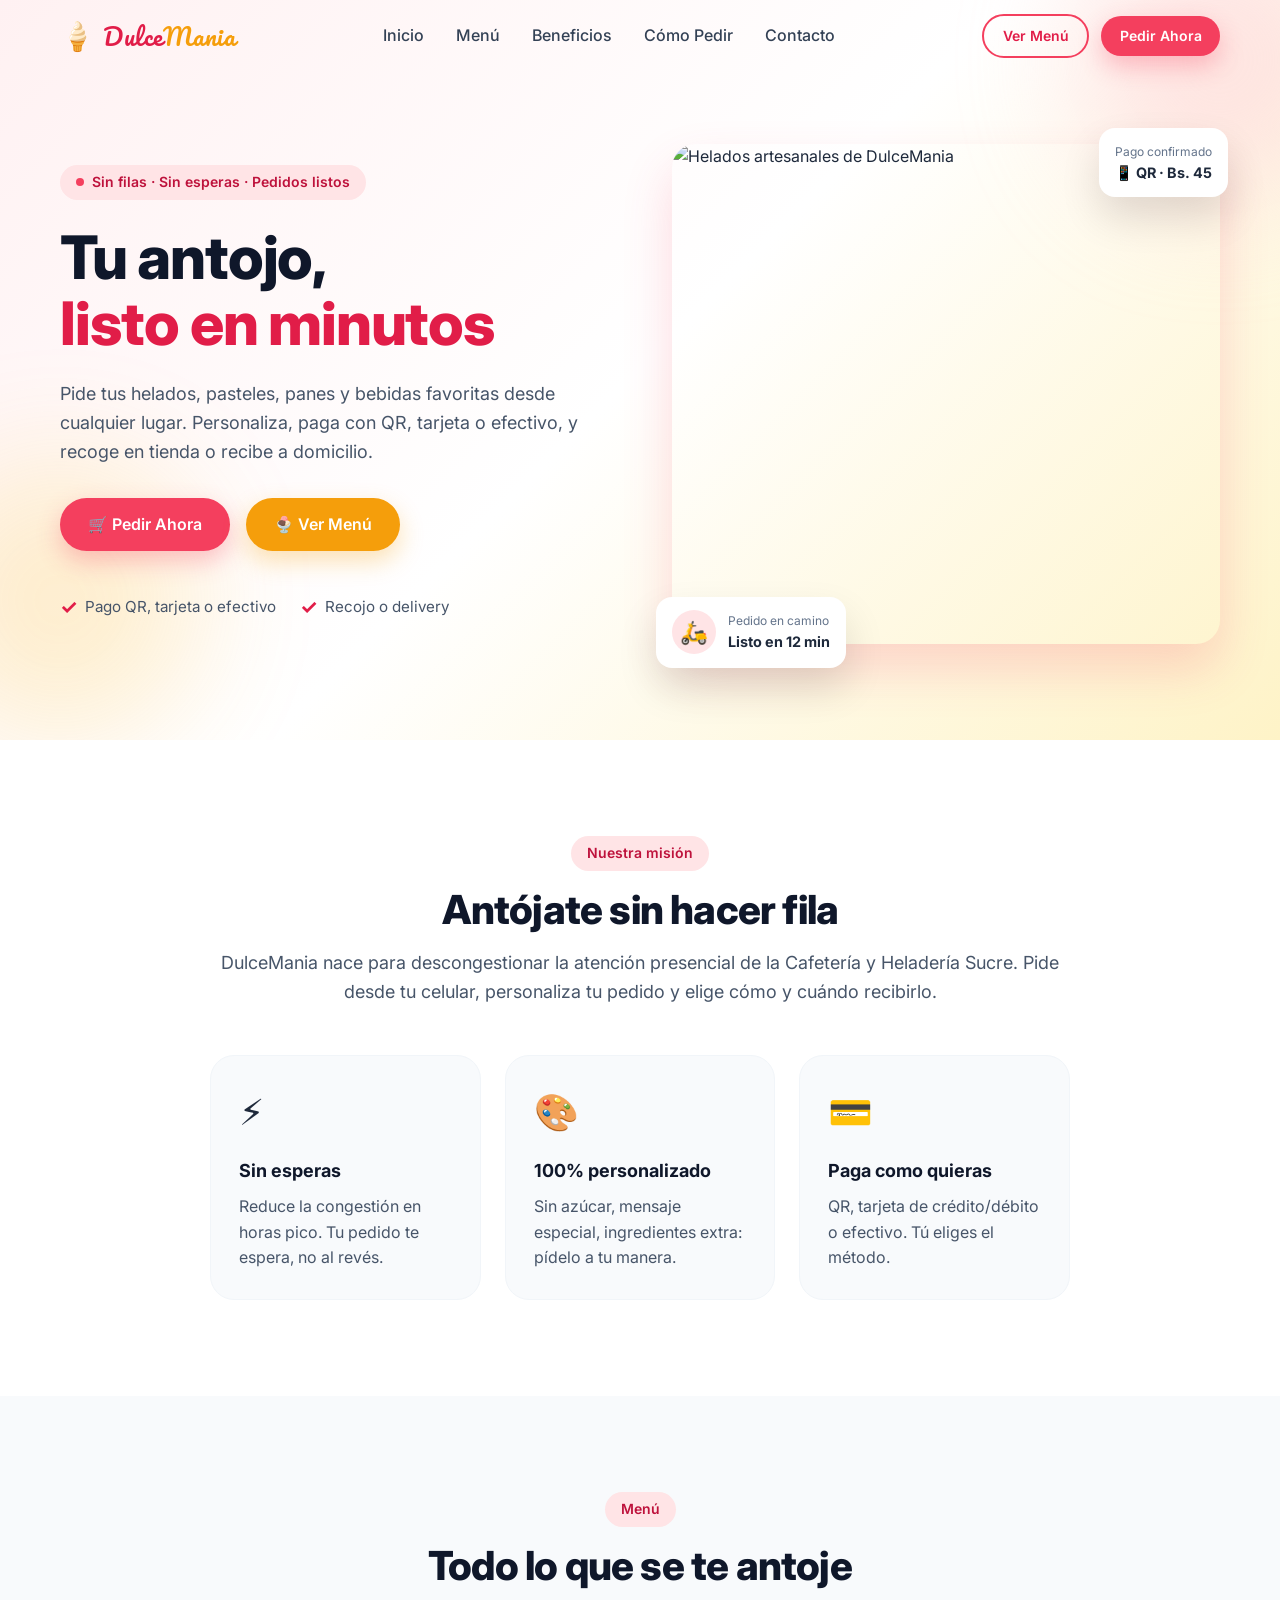
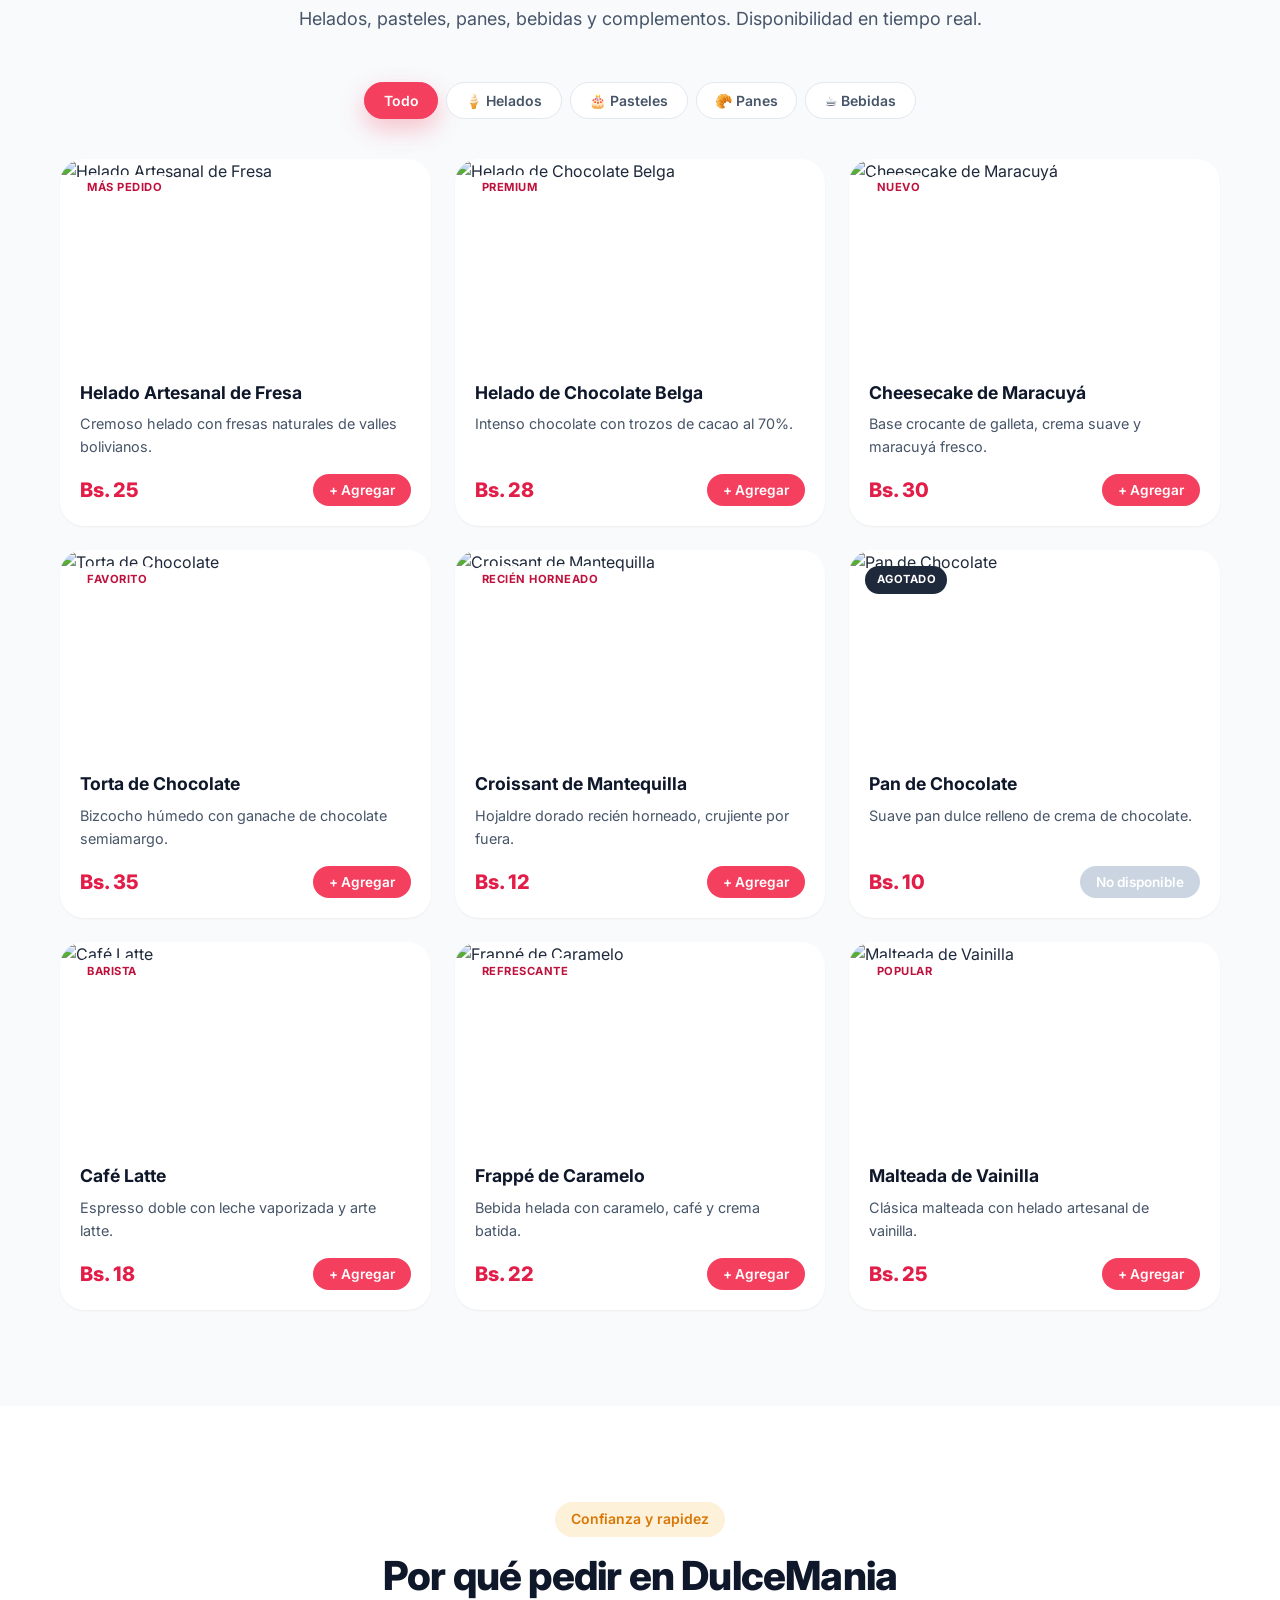
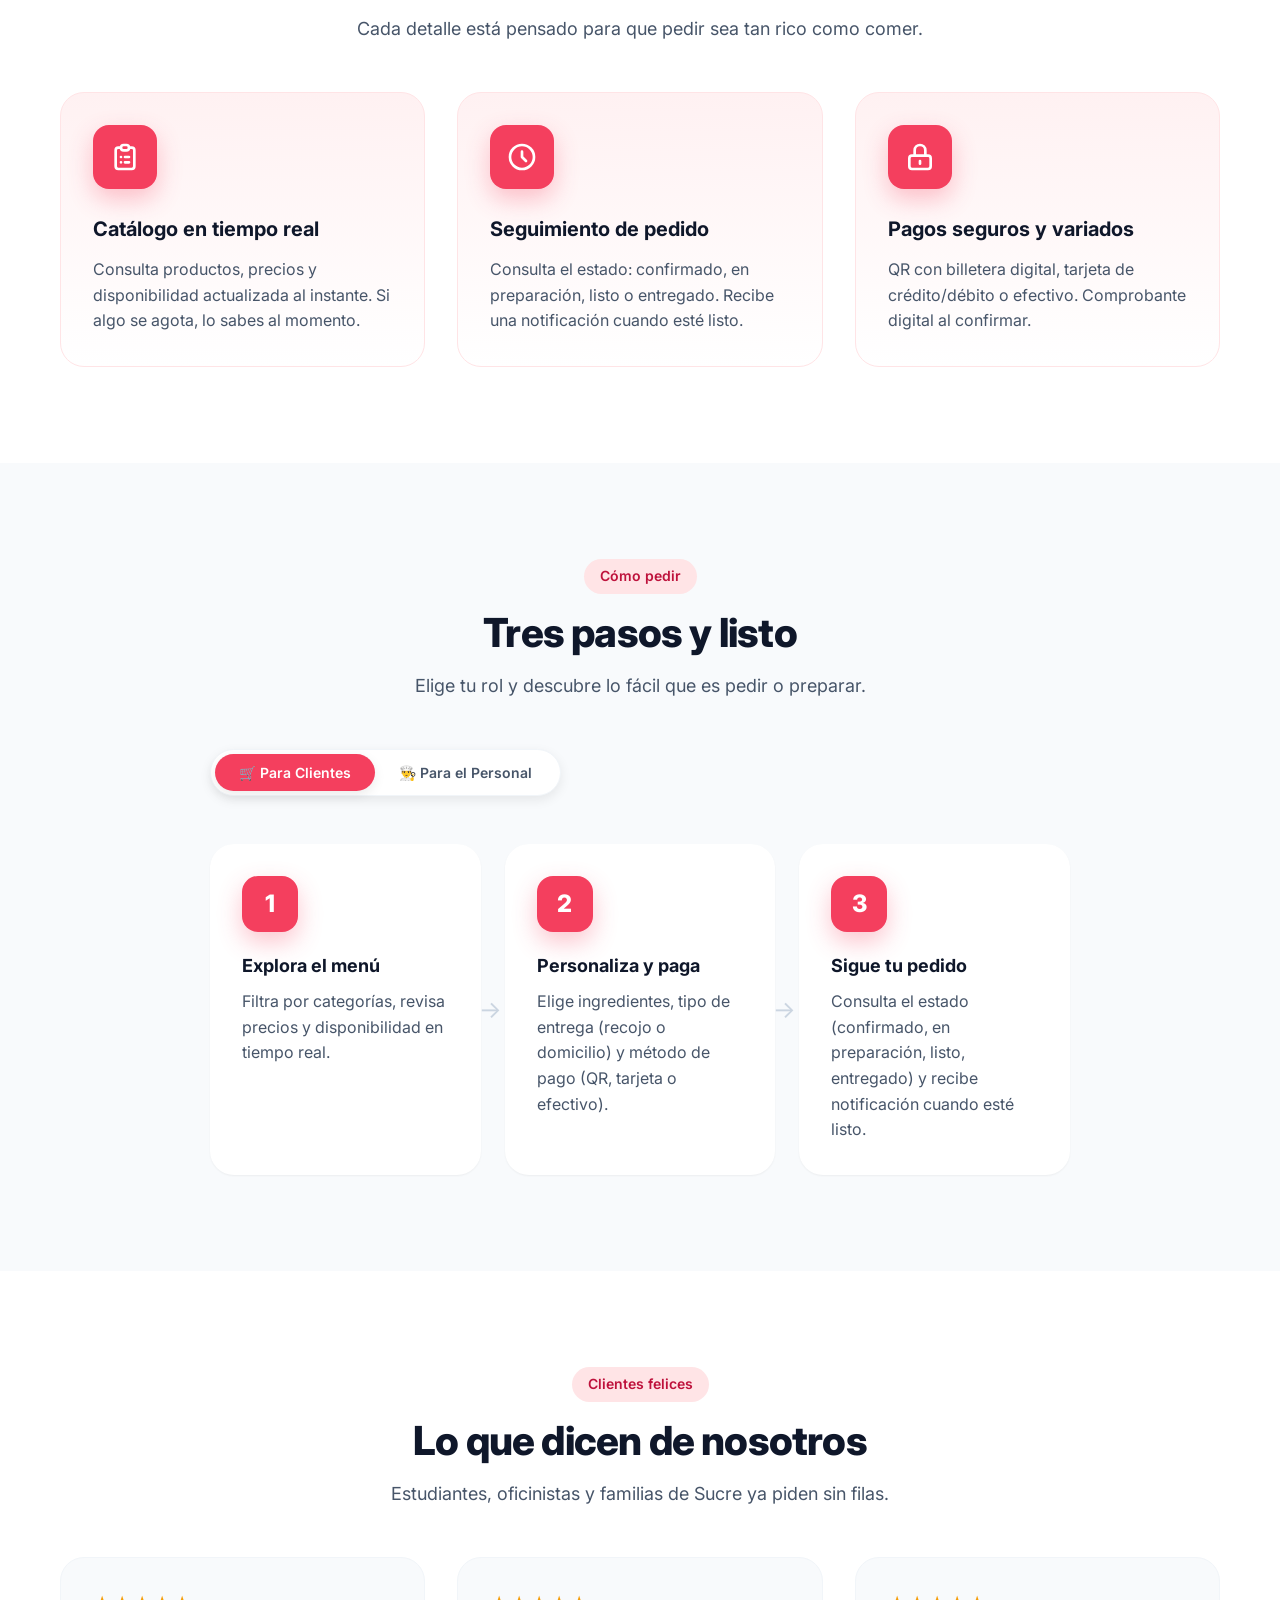
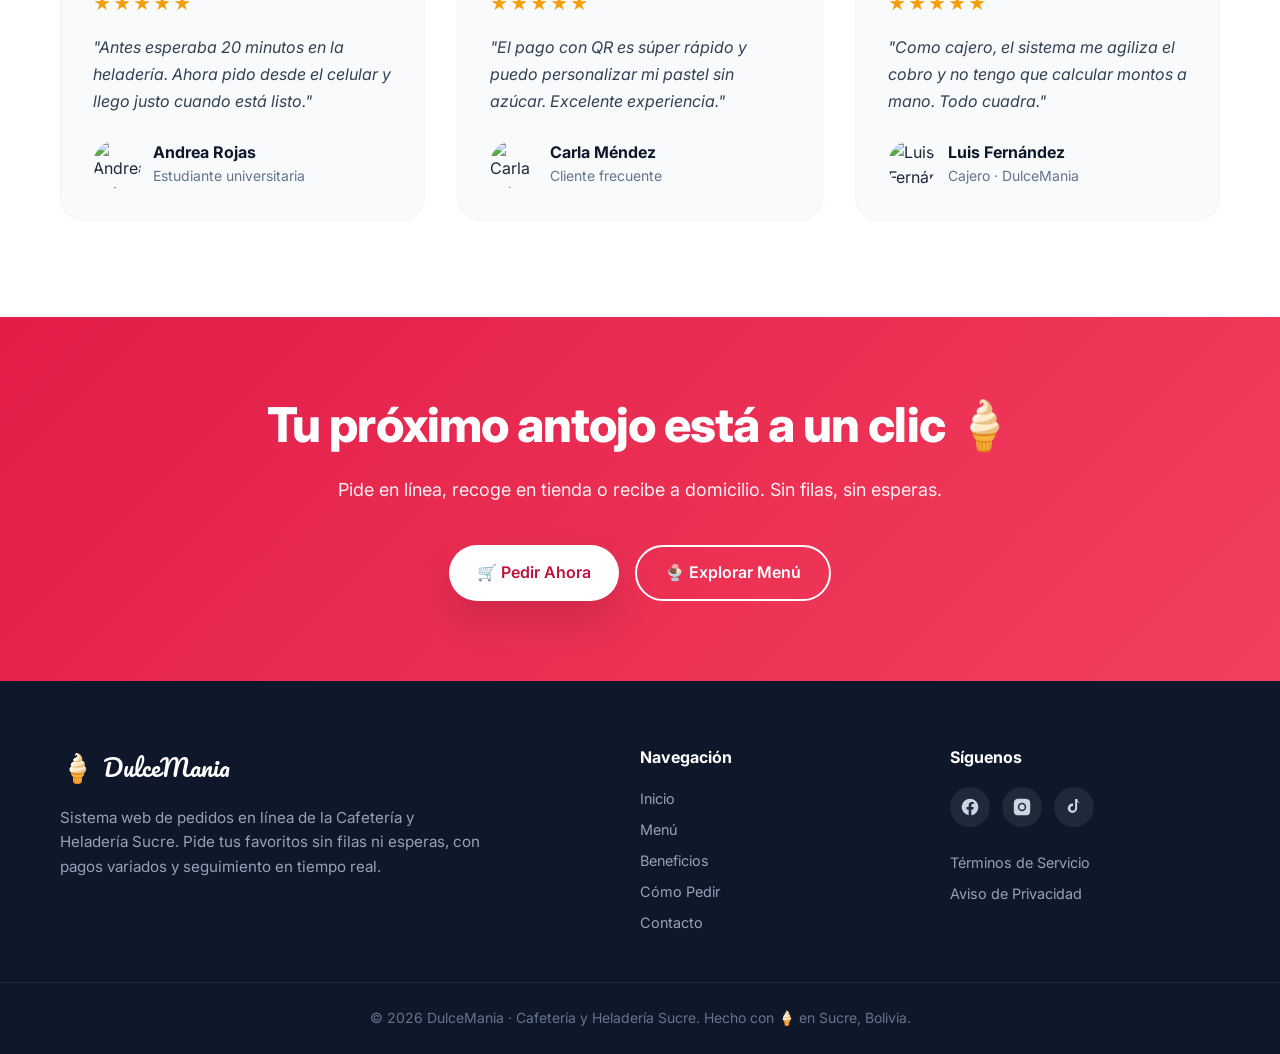
==== commit 9768c03f: "retry" ====
--- a/index.html
+++ b/index.html
@@ -3,18 +3,18 @@
 <head>
   <meta charset="UTF-8" />
   <meta name="viewport" content="width=device-width, initial-scale=1.0" />
-  <meta name="description" content="Plataforma de Cuidado de Mascotas: conecta con cuidadores verificados para paseos, guardería y alojamiento. Tranquilidad, seguridad y amor para tu mascota." />
-  <meta name="theme-color" content="#14b8a6" />
-  <meta property="og:title" content="Plataforma de Cuidado de Mascotas 🐾" />
-  <meta property="og:description" content="Encuentra cuidadores verificados para tu mascota." />
+  <meta name="description" content="DulceMania — Sistema web de pedidos en línea de la Cafetería y Heladería Sucre. Ordena helados, pasteles, panes y bebidas sin esperas." />
+  <meta name="theme-color" content="#e11d48" />
+  <meta property="og:title" content="DulceMania 🍦 — Pedidos en línea" />
+  <meta property="og:description" content="Ordena tus favoritos sin filas. Recoge en tienda o pide a domicilio." />
   <meta property="og:type" content="website" />
 
-  <title>Plataforma de Cuidado de Mascotas 🐾</title>
+  <title>DulceMania 🍦 — Pedidos en línea | Cafetería y Heladería Sucre</title>
   <link rel="icon" type="image/svg+xml" href="assets/favicon.svg" />
 
   <link rel="preconnect" href="https://fonts.googleapis.com" />
   <link rel="preconnect" href="https://fonts.gstatic.com" crossorigin />
-  <link href="https://fonts.googleapis.com/css2?family=Inter:wght@300;400;500;600;700;800&display=swap" rel="stylesheet" />
+  <link href="https://fonts.googleapis.com/css2?family=Inter:wght@300;400;500;600;700;800;900&family=Pacifico&display=swap" rel="stylesheet" />
 
   <link rel="stylesheet" href="css/styles.css" />
   <link rel="stylesheet" href="css/responsive.css" />
@@ -25,23 +25,23 @@
   <header id="navbar" class="navbar">
     <nav class="navbar__container">
       <a href="#inicio" class="navbar__brand">
-        <span class="navbar__brand-icon">🐾</span>
+        <span class="navbar__brand-icon">🍦</span>
         <span class="navbar__brand-text">
-          Plataforma de<br class="hidden-mobile" /> Cuidado de Mascotas
+          Dulce<span class="navbar__brand-accent">Mania</span>
         </span>
       </a>
 
       <ul class="navbar__menu">
         <li><a href="#inicio">Inicio</a></li>
-        <li><a href="#servicios">Servicios</a></li>
+        <li><a href="#menu">Menú</a></li>
         <li><a href="#beneficios">Beneficios</a></li>
-        <li><a href="#como-funciona">Cómo Funciona</a></li>
+        <li><a href="#como-funciona">Cómo Pedir</a></li>
         <li><a href="#contacto">Contacto</a></li>
       </ul>
 
       <div class="navbar__actions">
-        <a href="#buscar" class="btn btn--outline btn--sm">Buscar Cuidador</a>
-        <a href="#ser-cuidador" class="btn btn--accent btn--sm">Ser Cuidador</a>
+        <a href="#menu" class="btn btn--outline btn--sm">Ver Menú</a>
+        <a href="#pedir" class="btn btn--primary btn--sm">Pedir Ahora</a>
       </div>
 
       <button id="menuBtn" class="navbar__toggle" aria-label="Abrir menú" aria-expanded="false">
@@ -57,13 +57,13 @@
     <div id="mobileMenu" class="mobile-menu hidden">
       <ul class="mobile-menu__list">
         <li><a href="#inicio">Inicio</a></li>
-        <li><a href="#servicios">Servicios</a></li>
+        <li><a href="#menu">Menú</a></li>
         <li><a href="#beneficios">Beneficios</a></li>
-        <li><a href="#como-funciona">Cómo Funciona</a></li>
+        <li><a href="#como-funciona">Cómo Pedir</a></li>
         <li><a href="#contacto">Contacto</a></li>
         <li class="mobile-menu__cta-group">
-          <a href="#buscar" class="btn btn--outline btn--block">Buscar Cuidador</a>
-          <a href="#ser-cuidador" class="btn btn--accent btn--block">Ser Cuidador</a>
+          <a href="#menu" class="btn btn--outline btn--block">Ver Menú</a>
+          <a href="#pedir" class="btn btn--primary btn--block">Pedir Ahora</a>
         </li>
       </ul>
     </div>
@@ -80,51 +80,51 @@
         <div class="hero__content animate-slide-up">
           <span class="badge">
             <span class="badge__dot"></span>
-            Cuidadores verificados cerca de ti
+            Sin filas · Sin esperas · Pedidos listos
           </span>
 
           <h1 class="hero__title">
-            Tranquilidad para ti,
-            <span class="hero__title-accent">amor para tu mascota</span>
+            Tu antojo,
+            <span class="hero__title-accent">listo en minutos</span>
           </h1>
 
           <p class="hero__subtitle">
-            Encuentra cuidadores confiables y verificados para paseos, guardería
-            o alojamiento. Reserva fácil, paga seguro y sigue cada paseo en
-            tiempo real con GPS.
+            Pide tus helados, pasteles, panes y bebidas favoritas desde
+            cualquier lugar. Personaliza, paga con QR, tarjeta o efectivo, y
+            recoge en tienda o recibe a domicilio.
           </p>
 
           <div class="hero__ctas">
-            <a href="#buscar" class="btn btn--primary">🔍 Buscar Cuidador</a>
-            <a href="#ser-cuidador" class="btn btn--accent">🐶 Ser Cuidador</a>
+            <a href="#pedir" class="btn btn--primary">🛒 Pedir Ahora</a>
+            <a href="#menu" class="btn btn--accent">🍨 Ver Menú</a>
           </div>
 
           <ul class="hero__checks">
-            <li><span class="check">✓</span> Perfiles verificados</li>
-            <li><span class="check">✓</span> Pagos seguros</li>
+            <li><span class="check">✓</span> Pago QR, tarjeta o efectivo</li>
+            <li><span class="check">✓</span> Recojo o delivery</li>
           </ul>
         </div>
 
         <div class="hero__media animate-fade-in">
           <div class="hero__image-wrapper animate-float">
             <img
-              src="https://images.unsplash.com/photo-1548199973-03cce0bbc87b?auto=format&fit=crop&w=900&q=80"
-              alt="Persona paseando a un perro feliz"
+              src="https://images.unsplash.com/photo-1567206563064-6f60f40a2b57?auto=format&fit=crop&w=900&q=80"
+              alt="Helados artesanales de DulceMania"
               loading="eager"
             />
           </div>
 
           <div class="hero__card hero__card--bottom">
-            <div class="hero__card-icon">📍</div>
+            <div class="hero__card-icon">🛵</div>
             <div>
-              <p class="hero__card-label">Paseo en curso</p>
-              <p class="hero__card-value">GPS activo · 2.4 km</p>
+              <p class="hero__card-label">Pedido en camino</p>
+              <p class="hero__card-value">Listo en 12 min</p>
             </div>
           </div>
 
           <div class="hero__card hero__card--top animate-float">
-            <p class="hero__card-label">Cuidador verificado</p>
-            <p class="hero__card-value">⭐ 4.9 · 128 reseñas</p>
+            <p class="hero__card-label">Pago confirmado</p>
+            <p class="hero__card-value">📱 QR · Bs. 45</p>
           </div>
         </div>
       </div>
@@ -135,85 +135,56 @@
       <div class="container container--narrow text-center">
         <span class="badge badge--solid">Nuestra misión</span>
         <h2 class="section__title">
-          Cuidar de tu mascota no debería ser un motivo de estrés
+          Antójate sin hacer fila
         </h2>
         <p class="section__subtitle">
-          Sabemos que dejar a tu compañero peludo en otras manos genera dudas.
-          Por eso creamos una comunidad donde la <strong>confianza</strong>, la
-          <strong>transparencia</strong> y el <strong>profesionalismo</strong>
-          son la base de cada servicio.
+          DulceMania nace para descongestionar la atención presencial de la
+          Cafetería y Heladería Sucre. Pide desde tu celular, personaliza tu
+          pedido y elige cómo y cuándo recibirlo.
         </p>
 
         <div class="value-prop__grid">
           <article class="value-card">
-            <div class="value-card__icon">🛡️</div>
-            <h3>Cuidado responsable</h3>
-            <p>Normalizamos el apoyo externo como una decisión amorosa y responsable.</p>
+            <div class="value-card__icon">⚡</div>
+            <h3>Sin esperas</h3>
+            <p>Reduce la congestión en horas pico. Tu pedido te espera, no al revés.</p>
           </article>
           <article class="value-card">
-            <div class="value-card__icon">🤝</div>
-            <h3>Comunidad confiable</h3>
-            <p>Cada cuidador pasa por un proceso de verificación antes de publicar su perfil.</p>
+            <div class="value-card__icon">🎨</div>
+            <h3>100% personalizado</h3>
+            <p>Sin azúcar, mensaje especial, ingredientes extra: pídelo a tu manera.</p>
           </article>
           <article class="value-card">
-            <div class="value-card__icon">💚</div>
-            <h3>Bienestar animal</h3>
-            <p>Priorizamos el respeto, el juego y el descanso de cada mascota.</p>
-          </article>
-        </div>
-      </div>
-    </section>
-
-    <!-- ============ SERVICIOS ============ -->
-    <section id="servicios" class="section section--alt">
+            <div class="value-card__icon">💳</div>
+            <h3>Paga como quieras</h3>
+            <p>QR, tarjeta de crédito/débito o efectivo. Tú eliges el método.</p>
+          </article>
+        </div>
+      </div>
+    </section>
+
+    <!-- ============ MENÚ ============ -->
+    <section id="menu" class="section section--alt">
       <div class="container">
         <header class="section__header">
-          <span class="badge badge--solid">Servicios</span>
-          <h2 class="section__title">Todo lo que tu mascota necesita</h2>
+          <span class="badge badge--solid">Menú</span>
+          <h2 class="section__title">Todo lo que se te antoje</h2>
           <p class="section__subtitle">
-            Servicios pensados para cada necesidad, con la seguridad y el cariño que ellos merecen.
+            Helados, pasteles, panes, bebidas y complementos. Disponibilidad en
+            tiempo real.
           </p>
         </header>
 
-        <div class="services__grid">
-          <article class="service-card">
-            <div class="service-card__media">
-              <img src="https://images.unsplash.com/photo-1601758228041-f3b2795255f1?auto=format&fit=crop&w=800&q=80" alt="Paseo de mascotas" loading="lazy" />
-              <span class="service-card__tag">GPS en vivo</span>
-            </div>
-            <div class="service-card__body">
-              <div class="service-card__icon">🦮</div>
-              <h3>Paseos de Mascotas</h3>
-              <p>Paseos seguros con seguimiento GPS en tiempo real. Sigue cada paso de tu mejor amigo desde tu teléfono.</p>
-              <a href="#buscar" class="link-arrow">Reservar ahora <span>→</span></a>
-            </div>
-          </article>
-
-          <article class="service-card">
-            <div class="service-card__media">
-              <img src="https://images.unsplash.com/photo-1583337130417-3346a1be7dee?auto=format&fit=crop&w=800&q=80" alt="Guardería de día" loading="lazy" />
-              <span class="service-card__tag">Cuidado diurno</span>
-            </div>
-            <div class="service-card__body">
-              <div class="service-card__icon">🏠</div>
-              <h3>Guardería de Día</h3>
-              <p>Atención y compañía durante el día mientras trabajas o te ausentas. Juegos, comidas y mucho cariño.</p>
-              <a href="#buscar" class="link-arrow">Reservar ahora <span>→</span></a>
-            </div>
-          </article>
-
-          <article class="service-card">
-            <div class="service-card__media">
-              <img src="https://images.unsplash.com/photo-1450778869180-41d0601e046e?auto=format&fit=crop&w=800&q=80" alt="Alojamiento" loading="lazy" />
-              <span class="service-card__tag">Estadías flexibles</span>
-            </div>
-            <div class="service-card__body">
-              <div class="service-card__icon">🌙</div>
-              <h3>Alojamiento</h3>
-              <p>Hospedaje seguro y cómodo por días o noches, en hogares amorosos verificados por nuestra comunidad.</p>
-              <a href="#buscar" class="link-arrow">Reservar ahora <span>→</span></a>
-            </div>
-          </article>
+        <div class="menu__filters" id="menuFilters">
+          <button class="filter-btn filter-btn--active" data-filter="all">Todo</button>
+          <button class="filter-btn" data-filter="helados">🍦 Helados</button>
+          <button class="filter-btn" data-filter="pasteles">🎂 Pasteles</button>
+          <button class="filter-btn" data-filter="panes">🥐 Panes</button>
+          <button class="filter-btn" data-filter="bebidas">☕ Bebidas</button>
+        </div>
+
+        <div class="menu__grid" id="menuGrid">
+          <!-- Las tarjetas se renderizan desde menu.js -->
         </div>
       </div>
     </section>
@@ -222,10 +193,10 @@
     <section id="beneficios" class="section">
       <div class="container">
         <header class="section__header">
-          <span class="badge badge--accent">Confianza y seguridad</span>
-          <h2 class="section__title">Por qué elegirnos</h2>
+          <span class="badge badge--accent">Confianza y rapidez</span>
+          <h2 class="section__title">Por qué pedir en DulceMania</h2>
           <p class="section__subtitle">
-            Cada detalle está diseñado para darte tranquilidad y cuidar a quien más quieres.
+            Cada detalle está pensado para que pedir sea tan rico como comer.
           </p>
         </header>
 
@@ -233,22 +204,21 @@
           <article class="feature-card">
             <div class="feature-card__icon">
               <svg xmlns="http://www.w3.org/2000/svg" width="32" height="32" fill="none" viewBox="0 0 24 24" stroke="currentColor" stroke-width="2">
-                <path stroke-linecap="round" stroke-linejoin="round" d="M9 12l2 2 4-4m6 2a9 9 0 11-18 0 9 9 0 0118 0z"/>
+                <path stroke-linecap="round" stroke-linejoin="round" d="M9 5H7a2 2 0 00-2 2v12a2 2 0 002 2h10a2 2 0 002-2V7a2 2 0 00-2-2h-2M9 5a2 2 0 002 2h2a2 2 0 002-2M9 5a2 2 0 012-2h2a2 2 0 012 2m-3 7h3m-3 4h3m-6-4h.01M9 16h.01"/>
               </svg>
             </div>
-            <h3>Perfiles Verificados</h3>
-            <p>Fotos reales, experiencia comprobada, certificaciones y reseñas transparentes de cada cuidador.</p>
+            <h3>Catálogo en tiempo real</h3>
+            <p>Consulta productos, precios y disponibilidad actualizada al instante. Si algo se agota, lo sabes al momento.</p>
           </article>
 
           <article class="feature-card">
             <div class="feature-card__icon">
               <svg xmlns="http://www.w3.org/2000/svg" width="32" height="32" fill="none" viewBox="0 0 24 24" stroke="currentColor" stroke-width="2">
-                <path stroke-linecap="round" stroke-linejoin="round" d="M17.657 16.657L13.414 20.9a1.998 1.998 0 01-2.827 0l-4.244-4.243a8 8 0 1111.314 0z"/>
-                <path stroke-linecap="round" stroke-linejoin="round" d="M15 11a3 3 0 11-6 0 3 3 0 016 0z"/>
+                <path stroke-linecap="round" stroke-linejoin="round" d="M12 8v4l3 3m6-3a9 9 0 11-18 0 9 9 0 0118 0z"/>
               </svg>
             </div>
-            <h3>Seguimiento GPS</h3>
-            <p>Monitorea en tiempo real el recorrido de cada paseo. Tranquilidad total a un toque de distancia.</p>
+            <h3>Seguimiento de pedido</h3>
+            <p>Consulta el estado: confirmado, en preparación, listo o entregado. Recibe una notificación cuando esté listo.</p>
           </article>
 
           <article class="feature-card">
@@ -257,27 +227,27 @@
                 <path stroke-linecap="round" stroke-linejoin="round" d="M12 15v2m-6 4h12a2 2 0 002-2v-6a2 2 0 00-2-2H6a2 2 0 00-2 2v6a2 2 0 002 2zm10-10V7a4 4 0 00-8 0v4h8z"/>
               </svg>
             </div>
-            <h3>Pagos Seguros en Línea</h3>
-            <p>Reserva y pago protegido con cifrado. Sin sorpresas, sin efectivo, sin complicaciones.</p>
-          </article>
-        </div>
-      </div>
-    </section>
-
-    <!-- ============ CÓMO FUNCIONA ============ -->
+            <h3>Pagos seguros y variados</h3>
+            <p>QR con billetera digital, tarjeta de crédito/débito o efectivo. Comprobante digital al confirmar.</p>
+          </article>
+        </div>
+      </div>
+    </section>
+
+    <!-- ============ CÓMO PEDIR ============ -->
     <section id="como-funciona" class="section section--alt">
       <div class="container container--narrow">
         <header class="section__header">
-          <span class="badge badge--solid">Cómo funciona</span>
-          <h2 class="section__title">Simple, rápido y seguro</h2>
+          <span class="badge badge--solid">Cómo pedir</span>
+          <h2 class="section__title">Tres pasos y listo</h2>
           <p class="section__subtitle">
-            Tres pasos para empezar. Elige tu rol y descubre lo fácil que es.
+            Elige tu rol y descubre lo fácil que es pedir o preparar.
           </p>
         </header>
 
         <div class="tabs">
-          <button id="tabOwner" class="tabs__btn tabs__btn--active" data-tab="owner">🐕 Para Dueños</button>
-          <button id="tabSitter" class="tabs__btn" data-tab="sitter">🧑‍🦱 Para Cuidadores</button>
+          <button id="tabClient" class="tabs__btn tabs__btn--active" data-tab="client">🛒 Para Clientes</button>
+          <button id="tabStaff" class="tabs__btn" data-tab="staff">👨‍🍳 Para el Personal</button>
         </div>
 
         <div id="stepsContainer" class="steps"></div>
@@ -288,46 +258,46 @@
     <section class="section">
       <div class="container">
         <header class="section__header">
-          <span class="badge badge--solid">Comunidad</span>
-          <h2 class="section__title">Historias que nos inspiran</h2>
+          <span class="badge badge--solid">Clientes felices</span>
+          <h2 class="section__title">Lo que dicen de nosotros</h2>
           <p class="section__subtitle">
-            Dueños y cuidadores que ya confían en nuestra plataforma.
+            Estudiantes, oficinistas y familias de Sucre ya piden sin filas.
           </p>
         </header>
 
         <div class="testimonials__grid">
           <figure class="testimonial-card">
             <div class="testimonial-card__stars">★★★★★</div>
-            <blockquote>"Por fin puedo ir a trabajar tranquila. El seguimiento GPS me da una paz que no tenía con otras opciones."</blockquote>
+            <blockquote>"Antes esperaba 20 minutos en la heladería. Ahora pido desde el celular y llego justo cuando está listo."</blockquote>
             <figcaption>
-              <img src="https://i.pravatar.cc/100?img=47" alt="María González" loading="lazy" />
+              <img src="https://i.pravatar.cc/100?img=5" alt="Andrea Rojas" loading="lazy" />
               <div>
-                <p class="testimonial-card__name">María González</p>
-                <p class="testimonial-card__role">Dueña de Luna 🐶</p>
+                <p class="testimonial-card__name">Andrea Rojas</p>
+                <p class="testimonial-card__role">Estudiante universitaria</p>
               </div>
             </figcaption>
           </figure>
 
           <figure class="testimonial-card">
             <div class="testimonial-card__stars">★★★★★</div>
-            <blockquote>"La plataforma me dio visibilidad y clientes fieles. Amo lo que hago y ahora puedo vivir de ello."</blockquote>
+            <blockquote>"El pago con QR es súper rápido y puedo personalizar mi pastel sin azúcar. Excelente experiencia."</blockquote>
             <figcaption>
-              <img src="https://i.pravatar.cc/100?img=12" alt="Carlos Ramírez" loading="lazy" />
+              <img src="https://i.pravatar.cc/100?img=32" alt="Carla Méndez" loading="lazy" />
               <div>
-                <p class="testimonial-card__name">Carlos Ramírez</p>
-                <p class="testimonial-card__role">Cuidador verificado</p>
+                <p class="testimonial-card__name">Carla Méndez</p>
+                <p class="testimonial-card__role">Cliente frecuente</p>
               </div>
             </figcaption>
           </figure>
 
           <figure class="testimonial-card">
             <div class="testimonial-card__stars">★★★★★</div>
-            <blockquote>"La verificación de perfiles y los pagos seguros me convencieron. Rocky siempre vuelve feliz y cansado."</blockquote>
+            <blockquote>"Como cajero, el sistema me agiliza el cobro y no tengo que calcular montos a mano. Todo cuadra."</blockquote>
             <figcaption>
-              <img src="https://i.pravatar.cc/100?img=32" alt="Ana Torres" loading="lazy" />
+              <img src="https://i.pravatar.cc/100?img=15" alt="Luis Fernández" loading="lazy" />
               <div>
-                <p class="testimonial-card__name">Ana Torres</p>
-                <p class="testimonial-card__role">Dueña de Rocky 🐕</p>
+                <p class="testimonial-card__name">Luis Fernández</p>
+                <p class="testimonial-card__role">Cajero · DulceMania</p>
               </div>
             </figcaption>
           </figure>
@@ -339,15 +309,14 @@
     <section id="contacto" class="cta-banner">
       <div class="container text-center">
         <h2 class="cta-banner__title">
-          Únete a la comunidad de cuidado de mascotas más confiable 🐾
+          Tu próximo antojo está a un clic 🍦
         </h2>
         <p class="cta-banner__subtitle">
-          Ya sea que busques un cuidador o quieras ofrecer tus servicios,
-          aquí hay un lugar para ti.
+          Pide en línea, recoge en tienda o recibe a domicilio. Sin filas, sin esperas.
         </p>
         <div class="cta-banner__actions">
-          <a id="buscar" href="#inicio" class="btn btn--white">🔍 Buscar Cuidador</a>
-          <a id="ser-cuidador" href="#inicio" class="btn btn--ghost-white">🐶 Ser Cuidador</a>
+          <a id="pedir" href="#menu" class="btn btn--white">🛒 Pedir Ahora</a>
+          <a href="#menu" class="btn btn--ghost-white">🍨 Explorar Menú</a>
         </div>
       </div>
     </section>
@@ -359,12 +328,13 @@
     <div class="container footer__grid">
       <div class="footer__brand">
         <div class="footer__brand-title">
-          <span>🐾</span>
-          <span>Plataforma de Cuidado de Mascotas</span>
+          <span>🍦</span>
+          <span>DulceMania</span>
         </div>
         <p class="footer__brand-text">
-          Conectamos dueños de mascotas con cuidadores confiables y verificados,
-          ofreciendo tranquilidad, seguridad y un servicio accesible de apoyo animal.
+          Sistema web de pedidos en línea de la Cafetería y Heladería Sucre.
+          Pide tus favoritos sin filas ni esperas, con pagos variados y
+          seguimiento en tiempo real.
         </p>
       </div>
 
@@ -372,9 +342,9 @@
         <h4>Navegación</h4>
         <ul>
           <li><a href="#inicio">Inicio</a></li>
-          <li><a href="#servicios">Servicios</a></li>
+          <li><a href="#menu">Menú</a></li>
           <li><a href="#beneficios">Beneficios</a></li>
-          <li><a href="#como-funciona">Cómo Funciona</a></li>
+          <li><a href="#como-funciona">Cómo Pedir</a></li>
           <li><a href="#contacto">Contacto</a></li>
         </ul>
       </div>
@@ -388,8 +358,8 @@
           <a href="#" aria-label="Instagram" class="social-btn">
             <svg xmlns="http://www.w3.org/2000/svg" width="20" height="20" fill="currentColor" viewBox="0 0 24 24"><path d="M12 2.2c3.2 0 3.6 0 4.9.1 1.2.1 1.8.3 2.2.4.6.2 1 .5 1.4.9.4.4.7.8.9 1.4.2.4.4 1 .4 2.2.1 1.3.1 1.7.1 4.9s0 3.6-.1 4.9c-.1 1.2-.3 1.8-.4 2.2-.2.6-.5 1-.9 1.4-.4.4-.8.7-1.4.9-.4.2-1 .4-2.2.4-1.3.1-1.7.1-4.9.1s-3.6 0-4.9-.1c-1.2-.1-1.8-.3-2.2-.4-.6-.2-1-.5-1.4-.9-.4-.4-.7-.8-.9-1.4-.2-.4-.4-1-.4-2.2C2.2 15.6 2.2 15.2 2.2 12s0-3.6.1-4.9c.1-1.2.3-1.8.4-2.2.2-.6.5-1 .9-1.4.4-.4.8-.7 1.4-.9.4-.2 1-.4 2.2-.4C8.4 2.2 8.8 2.2 12 2.2zm0 4.8a5 5 0 100 10 5 5 0 000-10zm0 8.2a3.2 3.2 0 110-6.4 3.2 3.2 0 010 6.4zm6.4-8.4a1.2 1.2 0 11-2.4 0 1.2 1.2 0 012.4 0z"/></svg>
           </a>
-          <a href="#" aria-label="Twitter" class="social-btn">
-            <svg xmlns="http://www.w3.org/2000/svg" width="20" height="20" fill="currentColor" viewBox="0 0 24 24"><path d="M22 5.9c-.7.3-1.5.5-2.3.6.8-.5 1.5-1.3 1.8-2.3-.8.5-1.7.8-2.6 1a4.1 4.1 0 00-7 3.7A11.6 11.6 0 013.5 4.6a4.1 4.1 0 001.3 5.5c-.7 0-1.3-.2-1.9-.5v.1c0 2 1.4 3.6 3.3 4a4.1 4.1 0 01-1.8.1 4.1 4.1 0 003.8 2.9A8.2 8.2 0 012 18.4a11.6 11.6 0 006.3 1.8c7.5 0 11.6-6.2 11.6-11.6v-.5c.8-.6 1.5-1.3 2.1-2.2z"/></svg>
+          <a href="#" aria-label="TikTok" class="social-btn">
+            <svg xmlns="http://www.w3.org/2000/svg" width="20" height="20" fill="currentColor" viewBox="0 0 24 24"><path d="M19.6 7.5a5.2 5.2 0 01-3.8-1.7v7.7a5.7 5.7 0 11-5.7-5.7c.3 0 .6 0 .9.1v2.9a2.8 2.8 0 102.3 2.8V2.5h2.9a5.2 5.2 0 003.4 5z"/></svg>
           </a>
         </div>
         <ul class="footer__legal">
@@ -400,11 +370,11 @@
     </div>
 
     <div class="footer__bottom">
-      <p>© <span id="year"></span> Plataforma de Cuidado de Mascotas. Hecho con 💚 para las mascotas y sus familias.</p>
+      <p>© <span id="year"></span> DulceMania · Cafetería y Heladería Sucre. Hecho con 🍦 en Sucre, Bolivia.</p>
     </div>
   </footer>
 
   <script src="js/main.js"></script>
-  <script src="js/tabs.js"></script>
+  <script src="js/menu.js"></script>
 </body>
 </html>
--- a/css/styles.css
+++ b/css/styles.css
@@ -1,23 +1,28 @@
 /* ============================================
-   RESET & BASE
+   DULCEMANIA — Estilos globales
    ============================================ */
 *, *::before, *::after { box-sizing: border-box; margin: 0; padding: 0; }
 
 :root {
-  --brand-50:  #f0fdf9;
-  --brand-100: #ccfbee;
-  --brand-200: #99f6dd;
-  --brand-300: #5eead4;
-  --brand-400: #2dd4bf;
-  --brand-500: #14b8a6;
-  --brand-600: #0d9488;
-  --brand-700: #0f766e;
-  --brand-800: #115e59;
-  --brand-900: #134e4a;
-
-  --accent-400: #fb923c;
-  --accent-500: #f97316;
-  --accent-600: #ea580c;
+  /* Paleta DulceMania: rosa fresa, chocolate, crema */
+  --brand-50:  #fff1f2;
+  --brand-100: #ffe4e6;
+  --brand-200: #fecdd3;
+  --brand-300: #fda4af;
+  --brand-400: #fb7185;
+  --brand-500: #f43f5e;
+  --brand-600: #e11d48;
+  --brand-700: #be123c;
+  --brand-800: #9f1239;
+  --brand-900: #881337;
+
+  --accent-400: #fbbf24;
+  --accent-500: #f59e0b;
+  --accent-600: #d97706;
+
+  --choco-400: #a16207;
+  --choco-500: #854d0e;
+  --choco-600: #713f12;
 
   --slate-50:  #f8fafc;
   --slate-100: #f1f5f9;
@@ -39,8 +44,8 @@
   --shadow: 0 4px 12px rgba(0,0,0,0.08);
   --shadow-lg: 0 10px 30px rgba(0,0,0,0.10);
   --shadow-xl: 0 20px 40px rgba(0,0,0,0.12);
-  --shadow-brand: 0 10px 25px rgba(20,184,166,0.30);
-  --shadow-accent: 0 10px 25px rgba(249,115,22,0.30);
+  --shadow-brand: 0 10px 25px rgba(244,63,94,0.30);
+  --shadow-accent: 0 10px 25px rgba(245,158,11,0.30);
 
   --transition: all 0.3s ease;
 }
@@ -83,7 +88,7 @@
 .section__header {
   text-align: center;
   max-width: 720px;
-  margin: 0 auto 3.5rem;
+  margin: 0 auto 3rem;
 }
 .section__title {
   font-size: clamp(1.75rem, 4vw, 2.5rem);
@@ -113,17 +118,10 @@
   font-size: 0.875rem;
   font-weight: 600;
 }
-.badge--solid {
-  background: var(--brand-100);
-  color: var(--brand-700);
-}
-.badge--accent {
-  background: rgba(249,115,22,0.12);
-  color: var(--accent-600);
-}
+.badge--solid { background: var(--brand-100); color: var(--brand-700); }
+.badge--accent { background: rgba(245,158,11,0.15); color: var(--accent-600); }
 .badge__dot {
-  width: 8px;
-  height: 8px;
+  width: 8px; height: 8px;
   border-radius: 50%;
   background: var(--brand-500);
   animation: pulse 2s infinite;
@@ -160,7 +158,7 @@
 .btn--primary:hover {
   background: var(--brand-600);
   transform: translateY(-2px);
-  box-shadow: 0 15px 30px rgba(20,184,166,0.4);
+  box-shadow: 0 15px 30px rgba(244,63,94,0.4);
 }
 
 .btn--accent {
@@ -171,7 +169,6 @@
 .btn--accent:hover {
   background: var(--accent-600);
   transform: translateY(-2px);
-  box-shadow: 0 15px 30px rgba(249,115,22,0.4);
 }
 
 .btn--outline {
@@ -202,25 +199,12 @@
   color: var(--brand-700);
 }
 
-.link-arrow {
-  display: inline-flex;
-  align-items: center;
-  gap: 0.25rem;
-  color: var(--brand-600);
-  font-weight: 600;
-  margin-top: 1rem;
-  transition: var(--transition);
-}
-.link-arrow:hover { gap: 0.6rem; }
-
 /* ============================================
    NAVBAR
    ============================================ */
 .navbar {
   position: fixed;
-  top: 0;
-  left: 0;
-  right: 0;
+  top: 0; left: 0; right: 0;
   z-index: 100;
   transition: var(--transition);
 }
@@ -246,11 +230,13 @@
 }
 .navbar__brand-icon { font-size: 1.75rem; }
 .navbar__brand-text {
-  font-weight: 800;
-  font-size: 1rem;
-  color: var(--brand-700);
-  line-height: 1.1;
-}
+  font-family: 'Pacifico', cursive;
+  font-size: 1.5rem;
+  color: var(--brand-600);
+  letter-spacing: 0.5px;
+}
+.navbar__brand-accent { color: var(--accent-500); }
+
 .navbar__menu {
   display: none;
   align-items: center;
@@ -277,7 +263,6 @@
 }
 .navbar__toggle:hover { background: var(--slate-100); }
 
-/* Mobile menu */
 .mobile-menu {
   background: #fff;
   border-top: 1px solid var(--slate-100);
@@ -310,7 +295,7 @@
 .hero {
   position: relative;
   padding: 8rem 0 4rem;
-  background: linear-gradient(135deg, var(--brand-50) 0%, #fff 50%, var(--brand-100) 100%);
+  background: linear-gradient(135deg, var(--brand-50) 0%, #fff 50%, #fef3c7 100%);
   overflow: hidden;
 }
 .hero__blob {
@@ -327,7 +312,7 @@
 }
 .hero__blob--2 {
   width: 280px; height: 280px;
-  background: rgba(251,146,60,0.4);
+  background: rgba(251,191,36,0.4);
   bottom: 0; left: -80px;
 }
 
@@ -373,24 +358,14 @@
   font-size: 0.95rem;
   color: var(--slate-600);
 }
-.hero__checks li {
-  display: flex;
-  align-items: center;
-  gap: 0.5rem;
-}
-.check {
-  color: var(--brand-600);
-  font-size: 1.25rem;
-  font-weight: 700;
-}
-
-.hero__media {
-  position: relative;
-}
+.hero__checks li { display: flex; align-items: center; gap: 0.5rem; }
+.check { color: var(--brand-600); font-size: 1.25rem; font-weight: 700; }
+
+.hero__media { position: relative; }
 .hero__image-wrapper {
   border-radius: var(--radius-lg);
   overflow: hidden;
-  box-shadow: 0 25px 50px rgba(20,184,166,0.20);
+  box-shadow: 0 25px 50px rgba(244,63,94,0.20);
 }
 .hero__image-wrapper img {
   width: 100%;
@@ -447,13 +422,42 @@
 .value-card p { margin-top: 0.5rem; color: var(--slate-600); }
 
 /* ============================================
-   SERVICES
-   ============================================ */
-.services__grid {
+   MENÚ
+   ============================================ */
+.menu__filters {
+  display: flex;
+  flex-wrap: wrap;
+  gap: 0.5rem;
+  justify-content: center;
+  margin-bottom: 2.5rem;
+}
+.filter-btn {
+  padding: 0.55rem 1.15rem;
+  border-radius: var(--radius-full);
+  background: #fff;
+  border: 1px solid var(--slate-200);
+  color: var(--slate-600);
+  font-weight: 600;
+  font-size: 0.875rem;
+  transition: var(--transition);
+}
+.filter-btn:hover {
+  border-color: var(--brand-400);
+  color: var(--brand-600);
+}
+.filter-btn--active {
+  background: var(--brand-500);
+  border-color: var(--brand-500);
+  color: #fff;
+  box-shadow: var(--shadow-brand);
+}
+
+.menu__grid {
   display: grid;
-  gap: 2rem;
-}
-.service-card {
+  gap: 1.5rem;
+}
+
+.product-card {
   background: #fff;
   border-radius: var(--radius-lg);
   overflow: hidden;
@@ -461,42 +465,84 @@
   transition: var(--transition);
   display: flex;
   flex-direction: column;
-}
-.service-card:hover {
-  transform: translateY(-8px);
+  animation: fadeIn 0.4s ease;
+}
+.product-card:hover {
+  transform: translateY(-6px);
   box-shadow: var(--shadow-xl);
 }
-.service-card__media {
+.product-card__media {
   position: relative;
-  height: 210px;
+  height: 200px;
   overflow: hidden;
 }
-.service-card__media img {
+.product-card__media img {
   width: 100%; height: 100%;
   object-fit: cover;
   transition: transform 0.5s ease;
 }
-.service-card:hover .service-card__media img { transform: scale(1.1); }
-
-.service-card__tag {
+.product-card:hover .product-card__media img { transform: scale(1.08); }
+
+.product-card__badge {
   position: absolute;
   top: 1rem; left: 1rem;
-  background: rgba(255,255,255,0.9);
+  background: rgba(255,255,255,0.95);
   color: var(--brand-700);
-  font-size: 0.75rem;
+  font-size: 0.7rem;
   font-weight: 700;
-  padding: 0.35rem 0.75rem;
+  padding: 0.3rem 0.7rem;
   border-radius: var(--radius-full);
-}
-.service-card__body { padding: 1.5rem; flex: 1; display: flex; flex-direction: column; }
-.service-card__icon { font-size: 2.25rem; }
-.service-card h3 {
-  margin-top: 0.75rem;
-  font-size: 1.25rem;
+  text-transform: uppercase;
+  letter-spacing: 0.5px;
+}
+.product-card__badge--sold {
+  background: var(--slate-800);
+  color: #fff;
+}
+
+.product-card__body {
+  padding: 1.25rem;
+  flex: 1;
+  display: flex;
+  flex-direction: column;
+}
+.product-card__title {
+  font-size: 1.1rem;
   font-weight: 700;
   color: var(--slate-900);
 }
-.service-card p { margin-top: 0.5rem; color: var(--slate-600); flex: 1; }
+.product-card__desc {
+  margin-top: 0.35rem;
+  color: var(--slate-600);
+  font-size: 0.9rem;
+  flex: 1;
+}
+.product-card__footer {
+  margin-top: 1rem;
+  display: flex;
+  align-items: center;
+  justify-content: space-between;
+  gap: 1rem;
+}
+.product-card__price {
+  font-size: 1.25rem;
+  font-weight: 800;
+  color: var(--brand-600);
+}
+.product-card__btn {
+  padding: 0.5rem 1rem;
+  border-radius: var(--radius-full);
+  background: var(--brand-500);
+  color: #fff;
+  font-weight: 600;
+  font-size: 0.85rem;
+  transition: var(--transition);
+}
+.product-card__btn:hover { background: var(--brand-600); }
+.product-card__btn:disabled {
+  background: var(--slate-300);
+  cursor: not-allowed;
+}
 
 /* ============================================
    FEATURES
@@ -562,7 +608,6 @@
   background: var(--accent-500);
   color: #fff;
 }
-
 .tabs-wrapper { text-align: center; }
 
 .steps {
@@ -579,7 +624,6 @@
   animation: fadeIn 0.5s ease;
 }
 .step-card:hover { box-shadow: var(--shadow-xl); }
-
 .step-card__number {
   width: 56px; height: 56px;
   border-radius: var(--radius);
@@ -601,12 +645,10 @@
   color: var(--slate-900);
 }
 .step-card p { margin-top: 0.5rem; color: var(--slate-600); }
-
 .step-card__arrow {
   display: none;
   position: absolute;
-  top: 50%;
-  right: -1.25rem;
+  top: 50%; right: -1.25rem;
   transform: translateY(-50%);
   color: var(--slate-300);
   font-size: 1.5rem;
@@ -702,8 +744,8 @@
   display: flex;
   align-items: center;
   gap: 0.5rem;
-  font-size: 1.1rem;
-  font-weight: 800;
+  font-family: 'Pacifico', cursive;
+  font-size: 1.5rem;
   color: #fff;
 }
 .footer__brand-title span:first-child { font-size: 1.75rem; }
@@ -765,35 +807,4 @@
 
 .animate-fade-in { animation: fadeIn 0.8s ease-in-out; }
 .animate-slide-up { animation: slideUp 0.8s ease-out; }
-.animate-float { animation: float 6s ease-in-out infinite; }
-
-/* ============================================
-   RESPONSIVE (media queries base)
-   ============================================ */
-@media (min-width: 640px) {
-  .hero__ctas { flex-direction: row; }
-  .cta-banner__actions { flex-direction: row; }
-  .services__grid,
-  .features__grid,
-  .testimonials__grid,
-  .value-prop__grid { grid-template-columns: repeat(2, 1fr); }
-  .steps { grid-template-columns: repeat(2, 1fr); }
-  .hidden-mobile { display: inline; }
-}
-
-@media (min-width: 1024px) {
-  .section { padding: 6rem 0; }
-  .navbar__menu,
-  .navbar__actions { display: flex; }
-  .navbar__toggle { display: none; }
-  .hero { padding: 9rem 0 6rem; }
-  .hero__grid { grid-template-columns: 1fr 1fr; gap: 4rem; }
-  .hero__image-wrapper img { height: 500px; }
-  .services__grid,
-  .features__grid,
-  .testimonials__grid,
-  .value-prop__grid { grid-template-columns: repeat(3, 1fr); }
-  .steps { grid-template-columns: repeat(3, 1fr); }
-  .step-card__arrow { display: block; }
-  .footer__grid { grid-template-columns: 2fr 1fr 1fr; }
-}+.animate-float { animation: float 6s ease-in-out infinite; }
--- a/css/responsive.css
+++ b/css/responsive.css
@@ -1,40 +1,59 @@
 /* ============================================
-   AJUSTES FINOS RESPONSIVE
+   AJUSTES FINOS RESPONSIVE — DulceMania
    ============================================ */
 
-/* Móvil pequeño */
 @media (max-width: 480px) {
   .hero__title { font-size: 1.85rem; }
   .hero__card--top { top: -0.5rem; right: 0; }
   .hero__card--bottom { left: 0.5rem; bottom: -1rem; }
   .hero__card-value { font-size: 0.85rem; }
-  .navbar__brand-text { font-size: 0.85rem; }
+  .navbar__brand-text { font-size: 1.15rem; }
   .tabs__btn { padding: 0.55rem 1rem; font-size: 0.8rem; }
+  .filter-btn { padding: 0.45rem 0.9rem; font-size: 0.8rem; }
 }
 
-/* Tablets */
+@media (min-width: 640px) {
+  .hero__ctas { flex-direction: row; }
+  .cta-banner__actions { flex-direction: row; }
+  .value-prop__grid,
+  .menu__grid,
+  .features__grid,
+  .testimonials__grid { grid-template-columns: repeat(2, 1fr); }
+  .steps { grid-template-columns: repeat(2, 1fr); }
+  .hidden-mobile { display: inline; }
+}
+
 @media (min-width: 768px) and (max-width: 1023px) {
   .hero { padding-top: 7rem; }
   .hero__image-wrapper img { height: 420px; }
 }
 
-/* Pantallas grandes */
+@media (min-width: 1024px) {
+  .section { padding: 6rem 0; }
+  .navbar__menu,
+  .navbar__actions { display: flex; }
+  .navbar__toggle { display: none; }
+  .hero { padding: 9rem 0 6rem; }
+  .hero__grid { grid-template-columns: 1fr 1fr; gap: 4rem; }
+  .hero__image-wrapper img { height: 500px; }
+  .value-prop__grid,
+  .menu__grid,
+  .features__grid,
+  .testimonials__grid { grid-template-columns: repeat(3, 1fr); }
+  .steps { grid-template-columns: repeat(3, 1fr); }
+  .step-card__arrow { display: block; }
+  .footer__grid { grid-template-columns: 2fr 1fr 1fr; }
+}
+
 @media (min-width: 1440px) {
   .container { max-width: 1280px; }
   .hero__title { font-size: 4rem; }
 }
 
-/* Prefers-reduced-motion */
 @media (prefers-reduced-motion: reduce) {
   *, *::before, *::after {
     animation-duration: 0.01ms !important;
     transition-duration: 0.01ms !important;
   }
   html { scroll-behavior: auto; }
-}
-
-/* Print */
-@media print {
-  .navbar, .cta-banner, .footer__social { display: none; }
-  body { color: #000; background: #fff; }
 }
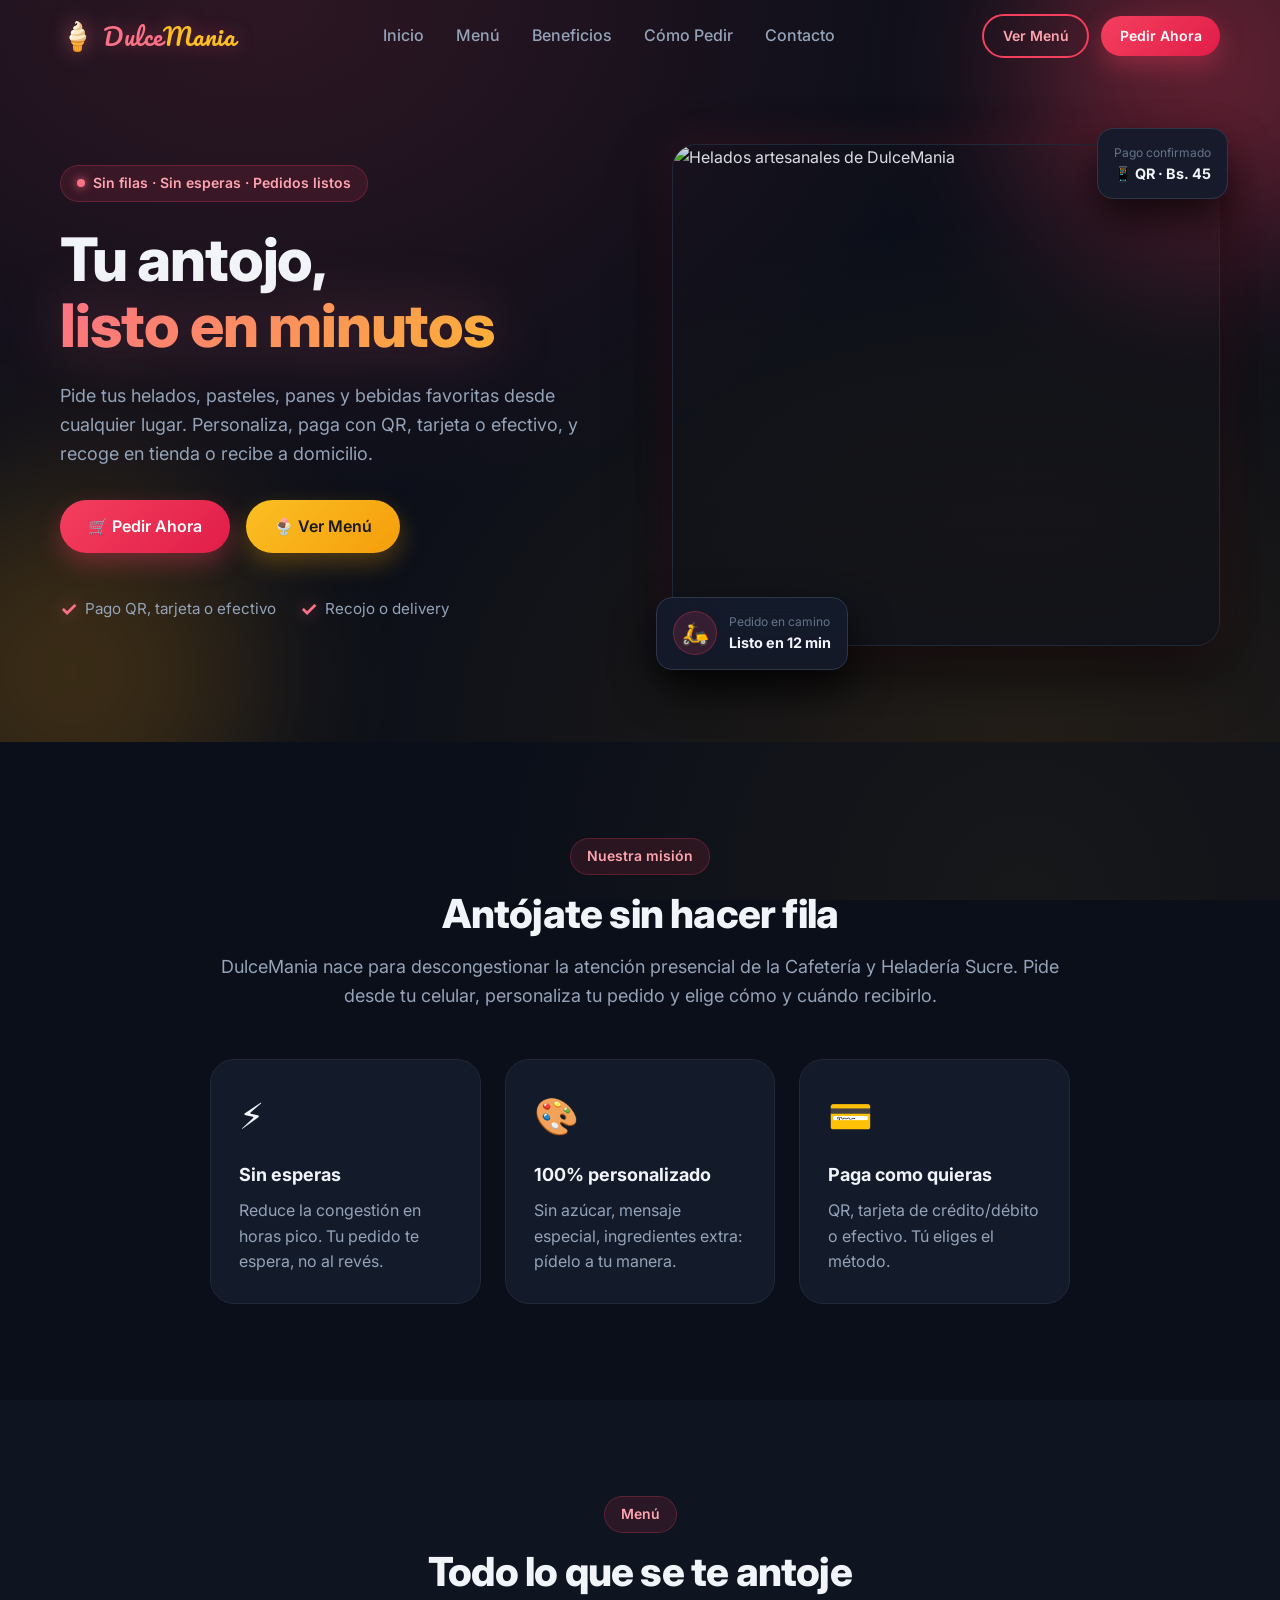
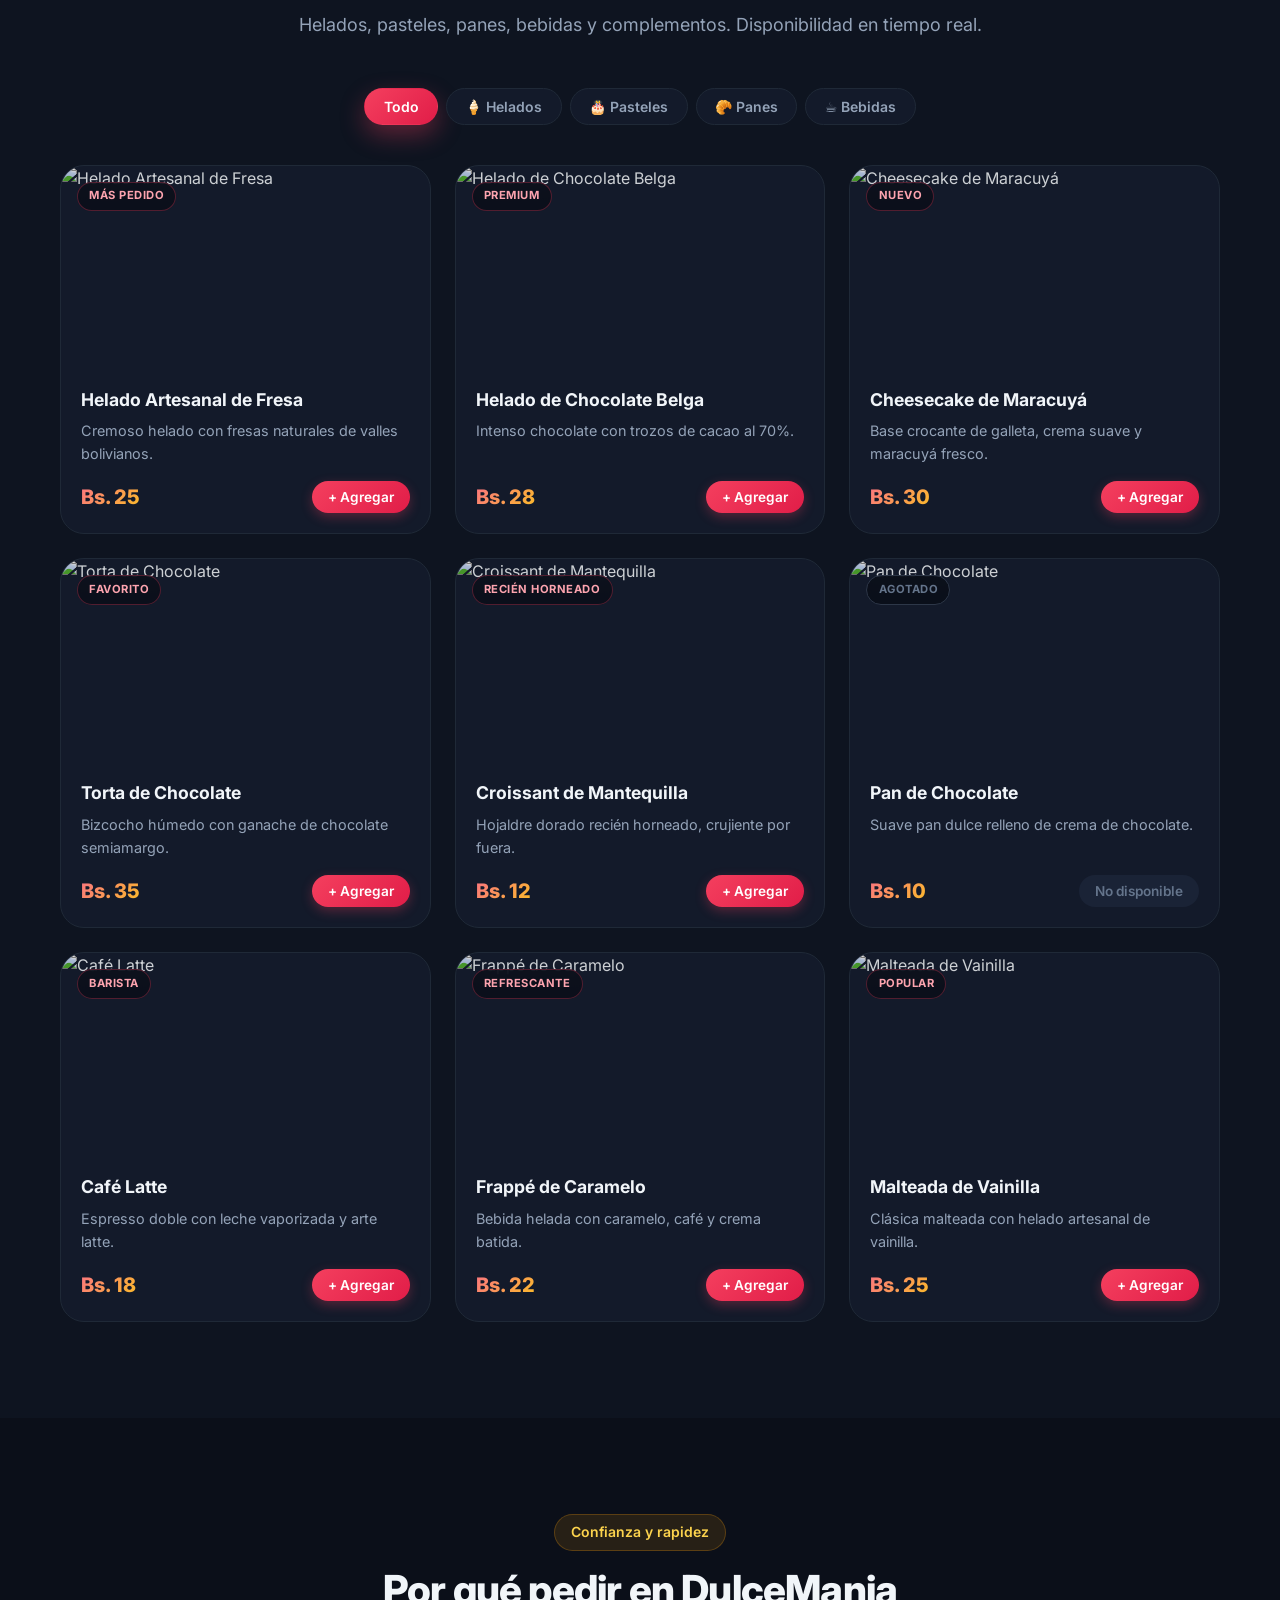
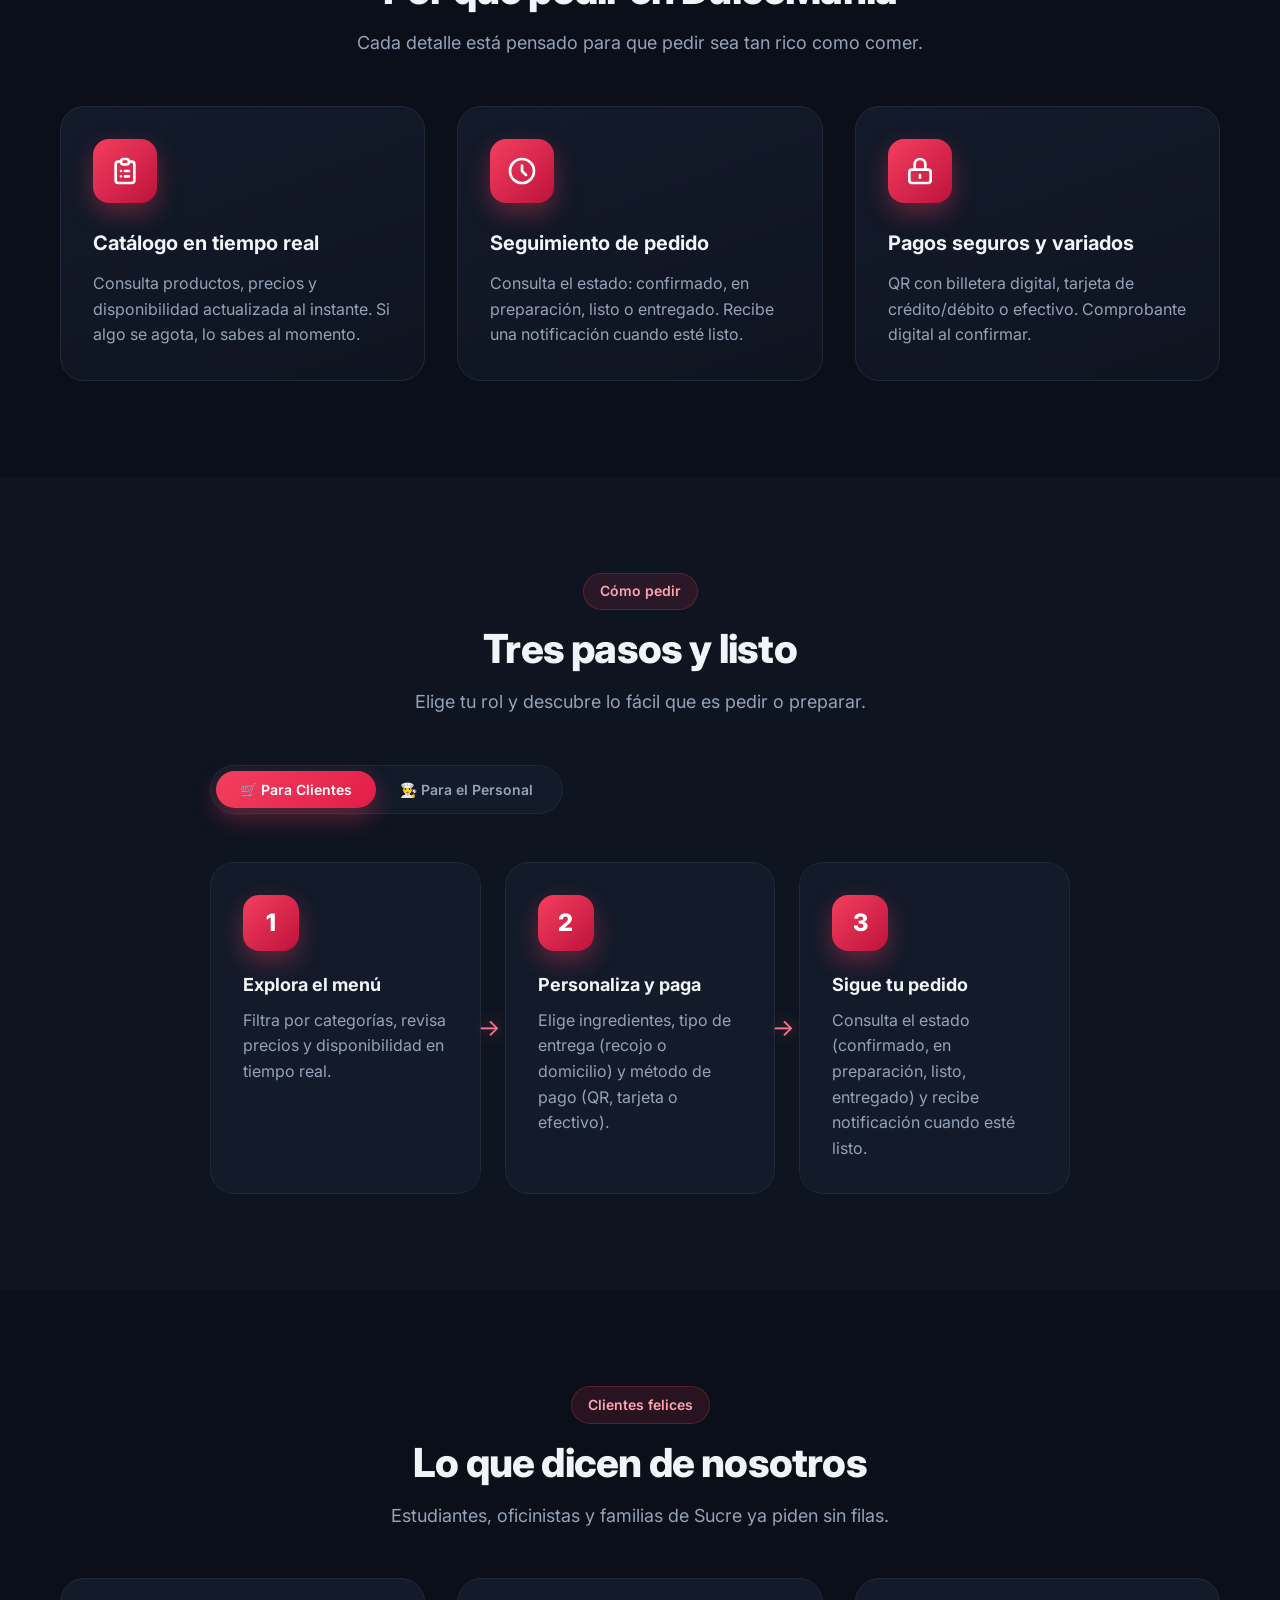
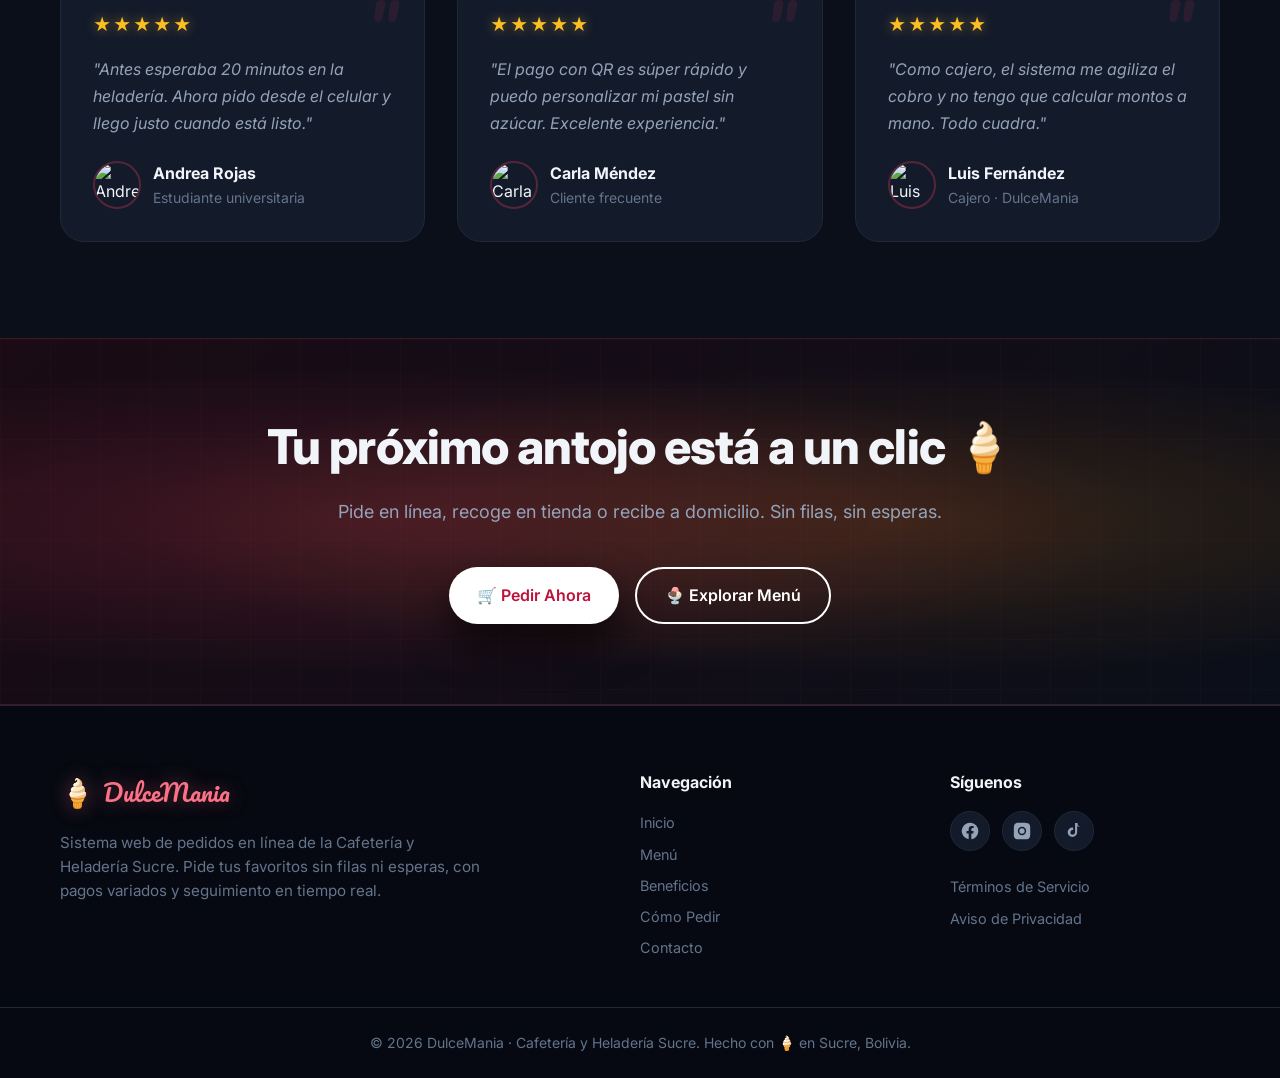
==== commit 76e7bd6c: "ad" ====
--- a/index.html
+++ b/index.html
@@ -4,7 +4,7 @@
   <meta charset="UTF-8" />
   <meta name="viewport" content="width=device-width, initial-scale=1.0" />
   <meta name="description" content="DulceMania — Sistema web de pedidos en línea de la Cafetería y Heladería Sucre. Ordena helados, pasteles, panes y bebidas sin esperas." />
-  <meta name="theme-color" content="#e11d48" />
+  <meta name="theme-color" content="#0b0f19" />
   <meta property="og:title" content="DulceMania 🍦 — Pedidos en línea" />
   <meta property="og:description" content="Ordena tus favoritos sin filas. Recoge en tienda o pide a domicilio." />
   <meta property="og:type" content="website" />
--- a/css/styles.css
+++ b/css/styles.css
@@ -1,51 +1,54 @@
 /* ============================================
-   DULCEMANIA — Estilos globales
+   DULCEMANIA — Dark Mode Theme
    ============================================ */
 *, *::before, *::after { box-sizing: border-box; margin: 0; padding: 0; }
 
 :root {
-  /* Paleta DulceMania: rosa fresa, chocolate, crema */
-  --brand-50:  #fff1f2;
-  --brand-100: #ffe4e6;
-  --brand-200: #fecdd3;
+  /* ---- Fondos oscuros ---- */
+  --bg-base:    #0b0f19;   /* fondo principal */
+  --bg-surface: #131a2a;   /* tarjetas */
+  --bg-elevated:#1a2336;   /* hover / elevado */
+  --bg-alt:     #0e1420;   /* secciones alternas */
+
+  /* ---- Bordes ---- */
+  --border:        #1f2937;
+  --border-strong: #2d3748;
+
+  /* ---- Texto ---- */
+  --text-primary:   #f1f5f9;
+  --text-secondary: #94a3b8;
+  --text-muted:     #64748b;
+
+  /* ---- Acento fresa (brand) ---- */
   --brand-300: #fda4af;
   --brand-400: #fb7185;
   --brand-500: #f43f5e;
   --brand-600: #e11d48;
   --brand-700: #be123c;
-  --brand-800: #9f1239;
-  --brand-900: #881337;
-
+
+  /* ---- Acento caramelo (accent) ---- */
+  --accent-300: #fcd34d;
   --accent-400: #fbbf24;
   --accent-500: #f59e0b;
   --accent-600: #d97706;
 
-  --choco-400: #a16207;
-  --choco-500: #854d0e;
-  --choco-600: #713f12;
-
-  --slate-50:  #f8fafc;
-  --slate-100: #f1f5f9;
-  --slate-200: #e2e8f0;
-  --slate-300: #cbd5e1;
-  --slate-400: #94a3b8;
-  --slate-500: #64748b;
-  --slate-600: #475569;
-  --slate-700: #334155;
-  --slate-800: #1e293b;
-  --slate-900: #0f172a;
+  /* ---- Acento crema (highlight) ---- */
+  --cream-100: #fef3c7;
+  --cream-300: #fde68a;
 
   --radius-sm: 0.5rem;
   --radius: 1rem;
   --radius-lg: 1.5rem;
   --radius-full: 9999px;
 
-  --shadow-sm: 0 1px 2px rgba(0,0,0,0.05);
-  --shadow: 0 4px 12px rgba(0,0,0,0.08);
-  --shadow-lg: 0 10px 30px rgba(0,0,0,0.10);
-  --shadow-xl: 0 20px 40px rgba(0,0,0,0.12);
-  --shadow-brand: 0 10px 25px rgba(244,63,94,0.30);
-  --shadow-accent: 0 10px 25px rgba(245,158,11,0.30);
+  /* ---- Sombras ---- */
+  --shadow-sm:    0 1px 2px rgba(0,0,0,0.4);
+  --shadow:       0 4px 12px rgba(0,0,0,0.5);
+  --shadow-lg:    0 10px 30px rgba(0,0,0,0.6);
+  --shadow-xl:    0 20px 40px rgba(0,0,0,0.7);
+  --shadow-brand: 0 10px 25px rgba(244,63,94,0.35);
+  --shadow-accent:0 10px 25px rgba(245,158,11,0.30);
+  --shadow-glow:  0 0 40px rgba(251,113,133,0.15);
 
   --transition: all 0.3s ease;
 }
@@ -54,11 +57,16 @@
 
 body {
   font-family: 'Inter', system-ui, -apple-system, sans-serif;
-  background: #fff;
-  color: var(--slate-800);
+  background: var(--bg-base);
+  color: var(--text-primary);
   line-height: 1.6;
   -webkit-font-smoothing: antialiased;
   overflow-x: hidden;
+  /* textura sutil de fondo */
+  background-image:
+    radial-gradient(circle at 20% 0%, rgba(251,113,133,0.06), transparent 40%),
+    radial-gradient(circle at 80% 100%, rgba(251,191,36,0.05), transparent 40%);
+  background-attachment: fixed;
 }
 
 img { max-width: 100%; display: block; }
@@ -79,11 +87,10 @@
   padding: 0 1.25rem;
 }
 .container--narrow { max-width: 900px; }
-
 .text-center { text-align: center; }
 
 .section { padding: 5rem 0; }
-.section--alt { background: var(--slate-50); }
+.section--alt { background: var(--bg-alt); }
 
 .section__header {
   text-align: center;
@@ -93,7 +100,7 @@
 .section__title {
   font-size: clamp(1.75rem, 4vw, 2.5rem);
   font-weight: 800;
-  color: var(--slate-900);
+  color: var(--text-primary);
   letter-spacing: -0.02em;
   margin-top: 1rem;
   line-height: 1.15;
@@ -101,7 +108,7 @@
 .section__subtitle {
   margin-top: 1rem;
   font-size: 1.125rem;
-  color: var(--slate-600);
+  color: var(--text-secondary);
 }
 
 /* ============================================
@@ -113,22 +120,32 @@
   gap: 0.5rem;
   padding: 0.4rem 1rem;
   border-radius: var(--radius-full);
-  background: var(--brand-100);
-  color: var(--brand-700);
+  background: rgba(244,63,94,0.12);
+  color: var(--brand-300);
+  border: 1px solid rgba(244,63,94,0.25);
   font-size: 0.875rem;
   font-weight: 600;
 }
-.badge--solid { background: var(--brand-100); color: var(--brand-700); }
-.badge--accent { background: rgba(245,158,11,0.15); color: var(--accent-600); }
+.badge--solid {
+  background: rgba(244,63,94,0.12);
+  color: var(--brand-300);
+  border: 1px solid rgba(244,63,94,0.25);
+}
+.badge--accent {
+  background: rgba(245,158,11,0.12);
+  color: var(--accent-300);
+  border: 1px solid rgba(245,158,11,0.25);
+}
 .badge__dot {
   width: 8px; height: 8px;
   border-radius: 50%;
-  background: var(--brand-500);
+  background: var(--brand-400);
+  box-shadow: 0 0 10px var(--brand-400);
   animation: pulse 2s infinite;
 }
 @keyframes pulse {
-  0%,100% { opacity: 1; }
-  50% { opacity: 0.4; }
+  0%,100% { opacity: 1; transform: scale(1); }
+  50% { opacity: 0.5; transform: scale(0.85); }
 }
 
 /* ============================================
@@ -151,35 +168,37 @@
 .btn--block { width: 100%; }
 
 .btn--primary {
-  background: var(--brand-500);
+  background: linear-gradient(135deg, var(--brand-500), var(--brand-600));
   color: #fff;
   box-shadow: var(--shadow-brand);
 }
 .btn--primary:hover {
-  background: var(--brand-600);
   transform: translateY(-2px);
-  box-shadow: 0 15px 30px rgba(244,63,94,0.4);
+  box-shadow: 0 15px 35px rgba(244,63,94,0.5);
+  filter: brightness(1.1);
 }
 
 .btn--accent {
-  background: var(--accent-500);
-  color: #fff;
+  background: linear-gradient(135deg, var(--accent-400), var(--accent-500));
+  color: #1a1a1a;
   box-shadow: var(--shadow-accent);
 }
 .btn--accent:hover {
-  background: var(--accent-600);
   transform: translateY(-2px);
+  box-shadow: 0 15px 35px rgba(245,158,11,0.5);
+  filter: brightness(1.05);
 }
 
 .btn--outline {
   background: transparent;
-  color: var(--brand-600);
+  color: var(--brand-300);
   border: 2px solid var(--brand-500);
 }
 .btn--outline:hover {
-  background: var(--brand-500);
-  color: #fff;
+  background: rgba(244,63,94,0.15);
+  color: var(--brand-300);
   transform: translateY(-2px);
+  box-shadow: 0 0 25px rgba(244,63,94,0.3);
 }
 
 .btn--white {
@@ -187,7 +206,7 @@
   color: var(--brand-700);
   box-shadow: var(--shadow-xl);
 }
-.btn--white:hover { transform: translateY(-2px); }
+.btn--white:hover { transform: translateY(-2px); filter: brightness(0.95); }
 
 .btn--ghost-white {
   background: transparent;
@@ -209,9 +228,10 @@
   transition: var(--transition);
 }
 .navbar--scrolled {
-  background: rgba(255,255,255,0.95);
-  backdrop-filter: blur(12px);
-  box-shadow: var(--shadow);
+  background: rgba(11,15,25,0.85);
+  backdrop-filter: blur(14px);
+  -webkit-backdrop-filter: blur(14px);
+  border-bottom: 1px solid var(--border);
 }
 .navbar__container {
   max-width: 1200px;
@@ -228,14 +248,18 @@
   align-items: center;
   gap: 0.5rem;
 }
-.navbar__brand-icon { font-size: 1.75rem; }
+.navbar__brand-icon {
+  font-size: 1.75rem;
+  filter: drop-shadow(0 0 10px rgba(251,113,133,0.5));
+}
 .navbar__brand-text {
   font-family: 'Pacifico', cursive;
   font-size: 1.5rem;
-  color: var(--brand-600);
+  color: var(--brand-400);
   letter-spacing: 0.5px;
-}
-.navbar__brand-accent { color: var(--accent-500); }
+  text-shadow: 0 0 20px rgba(251,113,133,0.4);
+}
+.navbar__brand-accent { color: var(--accent-400); }
 
 .navbar__menu {
   display: none;
@@ -243,11 +267,21 @@
   gap: 2rem;
 }
 .navbar__menu a {
-  color: var(--slate-700);
+  color: var(--text-secondary);
   font-weight: 500;
   transition: var(--transition);
-}
-.navbar__menu a:hover { color: var(--brand-600); }
+  position: relative;
+}
+.navbar__menu a::after {
+  content: '';
+  position: absolute;
+  left: 0; bottom: -6px;
+  width: 0; height: 2px;
+  background: var(--brand-400);
+  transition: width 0.3s ease;
+}
+.navbar__menu a:hover { color: var(--text-primary); }
+.navbar__menu a:hover::after { width: 100%; }
 
 .navbar__actions {
   display: none;
@@ -258,14 +292,14 @@
 .navbar__toggle {
   padding: 0.5rem;
   border-radius: var(--radius-sm);
-  color: var(--slate-700);
-  transition: var(--transition);
-}
-.navbar__toggle:hover { background: var(--slate-100); }
+  color: var(--text-primary);
+  transition: var(--transition);
+}
+.navbar__toggle:hover { background: var(--bg-elevated); }
 
 .mobile-menu {
-  background: #fff;
-  border-top: 1px solid var(--slate-100);
+  background: var(--bg-surface);
+  border-top: 1px solid var(--border);
   box-shadow: var(--shadow-lg);
   animation: fadeIn 0.3s ease;
 }
@@ -278,10 +312,10 @@
 .mobile-menu__list a {
   display: block;
   padding: 0.5rem 0;
-  color: var(--slate-700);
+  color: var(--text-secondary);
   font-weight: 500;
 }
-.mobile-menu__list a:hover { color: var(--brand-600); }
+.mobile-menu__list a:hover { color: var(--brand-400); }
 .mobile-menu__cta-group {
   display: flex;
   flex-direction: column;
@@ -295,25 +329,29 @@
 .hero {
   position: relative;
   padding: 8rem 0 4rem;
-  background: linear-gradient(135deg, var(--brand-50) 0%, #fff 50%, #fef3c7 100%);
+  background:
+    radial-gradient(ellipse at 20% 0%, rgba(244,63,94,0.15), transparent 50%),
+    radial-gradient(ellipse at 80% 100%, rgba(245,158,11,0.10), transparent 50%),
+    var(--bg-base);
   overflow: hidden;
 }
 .hero__blob {
   position: absolute;
   border-radius: 50%;
-  filter: blur(60px);
-  opacity: 0.5;
+  filter: blur(80px);
+  opacity: 0.35;
   pointer-events: none;
 }
 .hero__blob--1 {
-  width: 280px; height: 280px;
-  background: var(--brand-200);
-  top: -80px; right: -80px;
+  width: 380px; height: 380px;
+  background: var(--brand-500);
+  top: -120px; right: -120px;
 }
 .hero__blob--2 {
-  width: 280px; height: 280px;
-  background: rgba(251,191,36,0.4);
-  bottom: 0; left: -80px;
+  width: 380px; height: 380px;
+  background: var(--accent-500);
+  bottom: -120px; left: -120px;
+  opacity: 0.20;
 }
 
 .hero__grid {
@@ -328,18 +366,22 @@
   font-size: clamp(2rem, 5vw, 3.75rem);
   font-weight: 800;
   line-height: 1.1;
-  color: var(--slate-900);
+  color: var(--text-primary);
   letter-spacing: -0.02em;
 }
 .hero__title-accent {
   display: block;
-  color: var(--brand-600);
+  background: linear-gradient(135deg, var(--brand-400), var(--accent-400));
+  -webkit-background-clip: text;
+  background-clip: text;
+  -webkit-text-fill-color: transparent;
+  filter: drop-shadow(0 0 30px rgba(251,113,133,0.3));
 }
 
 .hero__subtitle {
   margin-top: 1.5rem;
   font-size: 1.125rem;
-  color: var(--slate-600);
+  color: var(--text-secondary);
   max-width: 540px;
 }
 
@@ -356,26 +398,44 @@
   flex-wrap: wrap;
   gap: 1.5rem;
   font-size: 0.95rem;
-  color: var(--slate-600);
+  color: var(--text-secondary);
 }
 .hero__checks li { display: flex; align-items: center; gap: 0.5rem; }
-.check { color: var(--brand-600); font-size: 1.25rem; font-weight: 700; }
+.check {
+  color: var(--brand-400);
+  font-size: 1.25rem;
+  font-weight: 700;
+  filter: drop-shadow(0 0 8px rgba(251,113,133,0.6));
+}
 
 .hero__media { position: relative; }
 .hero__image-wrapper {
   border-radius: var(--radius-lg);
   overflow: hidden;
-  box-shadow: 0 25px 50px rgba(244,63,94,0.20);
+  box-shadow: 0 25px 60px rgba(0,0,0,0.6), 0 0 40px rgba(244,63,94,0.15);
+  border: 1px solid var(--border);
+  position: relative;
+}
+.hero__image-wrapper::after {
+  content: '';
+  position: absolute;
+  inset: 0;
+  background: linear-gradient(to top, rgba(11,15,25,0.6), transparent 50%);
+  pointer-events: none;
 }
 .hero__image-wrapper img {
   width: 100%;
   height: 400px;
   object-fit: cover;
+  filter: brightness(0.9) saturate(1.1);
 }
 
 .hero__card {
   position: absolute;
-  background: #fff;
+  background: rgba(21,27,43,0.95);
+  backdrop-filter: blur(12px);
+  -webkit-backdrop-filter: blur(12px);
+  border: 1px solid var(--border-strong);
   border-radius: var(--radius);
   box-shadow: var(--shadow-xl);
   padding: 0.85rem 1rem;
@@ -388,12 +448,13 @@
 .hero__card-icon {
   width: 44px; height: 44px;
   border-radius: 50%;
-  background: var(--brand-100);
+  background: rgba(244,63,94,0.15);
+  border: 1px solid rgba(244,63,94,0.3);
   display: flex; align-items: center; justify-content: center;
   font-size: 1.4rem;
 }
-.hero__card-label { font-size: 0.75rem; color: var(--slate-500); }
-.hero__card-value { font-weight: 700; color: var(--slate-800); font-size: 0.9rem; }
+.hero__card-label { font-size: 0.75rem; color: var(--text-muted); }
+.hero__card-value { font-weight: 700; color: var(--text-primary); font-size: 0.9rem; }
 
 /* ============================================
    VALUE PROP
@@ -406,20 +467,25 @@
 }
 .value-card {
   padding: 1.75rem;
-  background: var(--slate-50);
-  border: 1px solid var(--slate-100);
+  background: var(--bg-surface);
+  border: 1px solid var(--border);
   border-radius: var(--radius-lg);
   transition: var(--transition);
 }
-.value-card:hover { background: var(--brand-50); }
+.value-card:hover {
+  background: var(--bg-elevated);
+  border-color: rgba(244,63,94,0.4);
+  transform: translateY(-4px);
+  box-shadow: var(--shadow-glow);
+}
 .value-card__icon { font-size: 2.25rem; }
 .value-card h3 {
   margin-top: 1rem;
   font-size: 1.125rem;
   font-weight: 700;
-  color: var(--slate-900);
-}
-.value-card p { margin-top: 0.5rem; color: var(--slate-600); }
+  color: var(--text-primary);
+}
+.value-card p { margin-top: 0.5rem; color: var(--text-secondary); }
 
 /* ============================================
    MENÚ
@@ -434,20 +500,21 @@
 .filter-btn {
   padding: 0.55rem 1.15rem;
   border-radius: var(--radius-full);
-  background: #fff;
-  border: 1px solid var(--slate-200);
-  color: var(--slate-600);
+  background: var(--bg-surface);
+  border: 1px solid var(--border);
+  color: var(--text-secondary);
   font-weight: 600;
   font-size: 0.875rem;
   transition: var(--transition);
 }
 .filter-btn:hover {
-  border-color: var(--brand-400);
-  color: var(--brand-600);
+  border-color: var(--brand-500);
+  color: var(--brand-300);
+  background: var(--bg-elevated);
 }
 .filter-btn--active {
-  background: var(--brand-500);
-  border-color: var(--brand-500);
+  background: linear-gradient(135deg, var(--brand-500), var(--brand-600));
+  border-color: transparent;
   color: #fff;
   box-shadow: var(--shadow-brand);
 }
@@ -458,10 +525,10 @@
 }
 
 .product-card {
-  background: #fff;
+  background: var(--bg-surface);
+  border: 1px solid var(--border);
   border-radius: var(--radius-lg);
   overflow: hidden;
-  box-shadow: var(--shadow-sm);
   transition: var(--transition);
   display: flex;
   flex-direction: column;
@@ -469,7 +536,8 @@
 }
 .product-card:hover {
   transform: translateY(-6px);
-  box-shadow: var(--shadow-xl);
+  border-color: rgba(244,63,94,0.4);
+  box-shadow: var(--shadow-xl), 0 0 30px rgba(244,63,94,0.15);
 }
 .product-card__media {
   position: relative;
@@ -480,14 +548,20 @@
   width: 100%; height: 100%;
   object-fit: cover;
   transition: transform 0.5s ease;
-}
-.product-card:hover .product-card__media img { transform: scale(1.08); }
+  filter: brightness(0.85) saturate(1.1);
+}
+.product-card:hover .product-card__media img {
+  transform: scale(1.08);
+  filter: brightness(1) saturate(1.2);
+}
 
 .product-card__badge {
   position: absolute;
   top: 1rem; left: 1rem;
-  background: rgba(255,255,255,0.95);
-  color: var(--brand-700);
+  background: rgba(11,15,25,0.85);
+  backdrop-filter: blur(8px);
+  color: var(--brand-300);
+  border: 1px solid rgba(244,63,94,0.3);
   font-size: 0.7rem;
   font-weight: 700;
   padding: 0.3rem 0.7rem;
@@ -496,8 +570,9 @@
   letter-spacing: 0.5px;
 }
 .product-card__badge--sold {
-  background: var(--slate-800);
-  color: #fff;
+  background: rgba(11,15,25,0.9);
+  color: var(--text-muted);
+  border-color: var(--border-strong);
 }
 
 .product-card__body {
@@ -509,11 +584,11 @@
 .product-card__title {
   font-size: 1.1rem;
   font-weight: 700;
-  color: var(--slate-900);
+  color: var(--text-primary);
 }
 .product-card__desc {
   margin-top: 0.35rem;
-  color: var(--slate-600);
+  color: var(--text-secondary);
   font-size: 0.9rem;
   flex: 1;
 }
@@ -527,21 +602,31 @@
 .product-card__price {
   font-size: 1.25rem;
   font-weight: 800;
-  color: var(--brand-600);
+  background: linear-gradient(135deg, var(--brand-400), var(--accent-400));
+  -webkit-background-clip: text;
+  background-clip: text;
+  -webkit-text-fill-color: transparent;
 }
 .product-card__btn {
   padding: 0.5rem 1rem;
   border-radius: var(--radius-full);
-  background: var(--brand-500);
+  background: linear-gradient(135deg, var(--brand-500), var(--brand-600));
   color: #fff;
   font-weight: 600;
   font-size: 0.85rem;
   transition: var(--transition);
-}
-.product-card__btn:hover { background: var(--brand-600); }
+  box-shadow: 0 4px 12px rgba(244,63,94,0.3);
+}
+.product-card__btn:hover {
+  transform: translateY(-2px);
+  box-shadow: 0 8px 20px rgba(244,63,94,0.5);
+}
 .product-card__btn:disabled {
-  background: var(--slate-300);
+  background: var(--bg-elevated);
+  color: var(--text-muted);
+  box-shadow: none;
   cursor: not-allowed;
+  transform: none;
 }
 
 /* ============================================
@@ -554,18 +639,31 @@
 .feature-card {
   padding: 2rem;
   border-radius: var(--radius-lg);
-  background: linear-gradient(to bottom, var(--brand-50), #fff);
-  border: 1px solid var(--brand-100);
-  transition: var(--transition);
+  background: linear-gradient(160deg, var(--bg-surface), var(--bg-alt));
+  border: 1px solid var(--border);
+  transition: var(--transition);
+  position: relative;
+  overflow: hidden;
+}
+.feature-card::before {
+  content: '';
+  position: absolute;
+  top: 0; left: 0; right: 0;
+  height: 1px;
+  background: linear-gradient(90deg, transparent, rgba(244,63,94,0.5), transparent);
+  opacity: 0;
+  transition: opacity 0.3s ease;
 }
 .feature-card:hover {
-  border-color: var(--brand-300);
-  box-shadow: var(--shadow-lg);
-}
+  border-color: rgba(244,63,94,0.4);
+  box-shadow: var(--shadow-lg), 0 0 30px rgba(244,63,94,0.1);
+  transform: translateY(-4px);
+}
+.feature-card:hover::before { opacity: 1; }
 .feature-card__icon {
   width: 64px; height: 64px;
   border-radius: var(--radius);
-  background: var(--brand-500);
+  background: linear-gradient(135deg, var(--brand-500), var(--brand-700));
   color: #fff;
   display: flex; align-items: center; justify-content: center;
   box-shadow: var(--shadow-brand);
@@ -574,20 +672,19 @@
   margin-top: 1.5rem;
   font-size: 1.25rem;
   font-weight: 700;
-  color: var(--slate-900);
-}
-.feature-card p { margin-top: 0.75rem; color: var(--slate-600); }
+  color: var(--text-primary);
+}
+.feature-card p { margin-top: 0.75rem; color: var(--text-secondary); }
 
 /* ============================================
    TABS / STEPS
    ============================================ */
 .tabs {
   display: inline-flex;
-  background: #fff;
+  background: var(--bg-surface);
   border-radius: var(--radius-full);
-  padding: 0.25rem;
-  box-shadow: var(--shadow);
-  border: 1px solid var(--slate-100);
+  padding: 0.3rem;
+  border: 1px solid var(--border);
   margin: 0 auto 3rem;
 }
 .tabs__btn {
@@ -595,18 +692,19 @@
   border-radius: var(--radius-full);
   font-weight: 600;
   font-size: 0.875rem;
-  color: var(--slate-600);
-  transition: var(--transition);
-}
-.tabs__btn:hover { color: var(--brand-600); }
+  color: var(--text-secondary);
+  transition: var(--transition);
+}
+.tabs__btn:hover { color: var(--text-primary); }
 .tabs__btn--active {
-  background: var(--brand-500);
+  background: linear-gradient(135deg, var(--brand-500), var(--brand-600));
   color: #fff;
-  box-shadow: var(--shadow);
+  box-shadow: var(--shadow-brand);
 }
 .tabs__btn--accent.tabs__btn--active {
-  background: var(--accent-500);
-  color: #fff;
+  background: linear-gradient(135deg, var(--accent-400), var(--accent-500));
+  color: #1a1a1a;
+  box-shadow: var(--shadow-accent);
 }
 .tabs-wrapper { text-align: center; }
 
@@ -616,14 +714,17 @@
 }
 .step-card {
   position: relative;
-  background: #fff;
+  background: var(--bg-surface);
+  border: 1px solid var(--border);
   border-radius: var(--radius-lg);
   padding: 2rem;
-  box-shadow: var(--shadow-sm);
   transition: var(--transition);
   animation: fadeIn 0.5s ease;
 }
-.step-card:hover { box-shadow: var(--shadow-xl); }
+.step-card:hover {
+  border-color: rgba(244,63,94,0.4);
+  box-shadow: var(--shadow-xl), 0 0 25px rgba(244,63,94,0.1);
+}
 .step-card__number {
   width: 56px; height: 56px;
   border-radius: var(--radius);
@@ -631,27 +732,29 @@
   font-size: 1.5rem;
   font-weight: 800;
   color: #fff;
-  background: var(--brand-500);
+  background: linear-gradient(135deg, var(--brand-500), var(--brand-700));
   box-shadow: var(--shadow-brand);
 }
 .step-card--accent .step-card__number {
-  background: var(--accent-500);
+  background: linear-gradient(135deg, var(--accent-400), var(--accent-600));
+  color: #1a1a1a;
   box-shadow: var(--shadow-accent);
 }
 .step-card h3 {
   margin-top: 1.25rem;
   font-size: 1.125rem;
   font-weight: 700;
-  color: var(--slate-900);
-}
-.step-card p { margin-top: 0.5rem; color: var(--slate-600); }
+  color: var(--text-primary);
+}
+.step-card p { margin-top: 0.5rem; color: var(--text-secondary); }
 .step-card__arrow {
   display: none;
   position: absolute;
   top: 50%; right: -1.25rem;
   transform: translateY(-50%);
-  color: var(--slate-300);
+  color: var(--brand-400);
   font-size: 1.5rem;
+  filter: drop-shadow(0 0 8px rgba(251,113,133,0.5));
 }
 
 /* ============================================
@@ -663,25 +766,40 @@
 }
 .testimonial-card {
   padding: 2rem;
-  background: var(--slate-50);
-  border: 1px solid var(--slate-100);
+  background: var(--bg-surface);
+  border: 1px solid var(--border);
   border-radius: var(--radius-lg);
   transition: var(--transition);
+  position: relative;
+}
+.testimonial-card::before {
+  content: '"';
+  position: absolute;
+  top: 1rem; right: 1.5rem;
+  font-size: 4rem;
+  font-family: 'Pacifico', cursive;
+  color: rgba(244,63,94,0.1);
+  line-height: 1;
+  pointer-events: none;
 }
 .testimonial-card:hover {
   transform: translateY(-4px);
-  box-shadow: var(--shadow-xl);
+  border-color: rgba(244,63,94,0.4);
+  box-shadow: var(--shadow-xl), 0 0 30px rgba(244,63,94,0.1);
 }
 .testimonial-card__stars {
-  color: var(--accent-500);
+  color: var(--accent-400);
   font-size: 1.1rem;
   letter-spacing: 2px;
+  filter: drop-shadow(0 0 6px rgba(251,191,36,0.5));
 }
 .testimonial-card blockquote {
   margin-top: 1rem;
   font-style: italic;
-  color: var(--slate-700);
+  color: var(--text-secondary);
   line-height: 1.7;
+  position: relative;
+  z-index: 1;
 }
 .testimonial-card figcaption {
   margin-top: 1.5rem;
@@ -693,28 +811,47 @@
   width: 48px; height: 48px;
   border-radius: 50%;
   object-fit: cover;
-}
-.testimonial-card__name { font-weight: 700; color: var(--slate-900); }
-.testimonial-card__role { font-size: 0.875rem; color: var(--slate-500); }
+  border: 2px solid rgba(244,63,94,0.3);
+}
+.testimonial-card__name { font-weight: 700; color: var(--text-primary); }
+.testimonial-card__role { font-size: 0.875rem; color: var(--text-muted); }
 
 /* ============================================
    CTA BANNER
    ============================================ */
 .cta-banner {
   padding: 5rem 0;
-  background: linear-gradient(135deg, var(--brand-600), var(--brand-500));
-  color: #fff;
-}
+  background:
+    radial-gradient(ellipse at 30% 50%, rgba(244,63,94,0.2), transparent 60%),
+    radial-gradient(ellipse at 70% 50%, rgba(245,158,11,0.15), transparent 60%),
+    linear-gradient(135deg, #1a0b14, #0b0f19);
+  border-top: 1px solid rgba(244,63,94,0.2);
+  border-bottom: 1px solid rgba(244,63,94,0.2);
+  position: relative;
+  overflow: hidden;
+}
+.cta-banner::before {
+  content: '';
+  position: absolute;
+  inset: 0;
+  background-image:
+    linear-gradient(rgba(244,63,94,0.03) 1px, transparent 1px),
+    linear-gradient(90deg, rgba(244,63,94,0.03) 1px, transparent 1px);
+  background-size: 50px 50px;
+  pointer-events: none;
+}
+.cta-banner .container { position: relative; z-index: 1; }
 .cta-banner__title {
   font-size: clamp(1.75rem, 4vw, 3rem);
   font-weight: 800;
   line-height: 1.15;
   letter-spacing: -0.02em;
+  color: var(--text-primary);
 }
 .cta-banner__subtitle {
   margin-top: 1.5rem;
   font-size: 1.125rem;
-  color: var(--brand-50);
+  color: var(--text-secondary);
   max-width: 640px;
   margin-left: auto;
   margin-right: auto;
@@ -731,9 +868,10 @@
    FOOTER
    ============================================ */
 .footer {
-  background: var(--slate-900);
-  color: var(--slate-300);
+  background: #060911;
+  color: var(--text-secondary);
   padding-top: 4rem;
+  border-top: 1px solid var(--border);
 }
 .footer__grid {
   display: grid;
@@ -746,47 +884,69 @@
   gap: 0.5rem;
   font-family: 'Pacifico', cursive;
   font-size: 1.5rem;
-  color: #fff;
+  color: var(--brand-400);
+  text-shadow: 0 0 20px rgba(251,113,133,0.4);
 }
 .footer__brand-title span:first-child { font-size: 1.75rem; }
 .footer__brand-text {
   margin-top: 1rem;
-  color: var(--slate-400);
+  color: var(--text-muted);
   max-width: 420px;
   font-size: 0.95rem;
 }
 .footer__col h4 {
-  color: #fff;
+  color: var(--text-primary);
   font-weight: 700;
   margin-bottom: 1rem;
 }
 .footer__col ul { display: flex; flex-direction: column; gap: 0.5rem; font-size: 0.9rem; }
-.footer__col ul a { color: var(--slate-400); transition: var(--transition); }
+.footer__col ul a { color: var(--text-muted); transition: var(--transition); }
 .footer__col ul a:hover { color: var(--brand-400); }
 
 .footer__social { display: flex; gap: 0.75rem; }
 .social-btn {
   width: 40px; height: 40px;
   border-radius: 50%;
-  background: var(--slate-800);
-  color: var(--slate-300);
+  background: var(--bg-surface);
+  border: 1px solid var(--border);
+  color: var(--text-secondary);
   display: flex; align-items: center; justify-content: center;
   transition: var(--transition);
 }
 .social-btn:hover {
-  background: var(--brand-500);
+  background: linear-gradient(135deg, var(--brand-500), var(--brand-700));
   color: #fff;
+  border-color: transparent;
   transform: translateY(-2px);
+  box-shadow: 0 8px 20px rgba(244,63,94,0.4);
 }
 
 .footer__legal { margin-top: 1.5rem; }
 
 .footer__bottom {
-  border-top: 1px solid var(--slate-800);
+  border-top: 1px solid var(--border);
   padding: 1.5rem 1.25rem;
   text-align: center;
   font-size: 0.875rem;
-  color: var(--slate-500);
+  color: var(--text-muted);
+}
+
+/* ============================================
+   SCROLLBAR (dark)
+   ============================================ */
+::-webkit-scrollbar { width: 10px; }
+::-webkit-scrollbar-track { background: var(--bg-base); }
+::-webkit-scrollbar-thumb {
+  background: linear-gradient(180deg, var(--brand-600), var(--brand-800));
+  border-radius: 10px;
+  border: 2px solid var(--bg-base);
+}
+::-webkit-scrollbar-thumb:hover { background: var(--brand-500); }
+
+/* Selección de texto */
+::selection {
+  background: rgba(244,63,94,0.35);
+  color: var(--text-primary);
 }
 
 /* ============================================
--- a/css/responsive.css
+++ b/css/responsive.css
@@ -1,5 +1,5 @@
 /* ============================================
-   AJUSTES FINOS RESPONSIVE — DulceMania
+   RESPONSIVE — DulceMania Dark
    ============================================ */
 
 @media (max-width: 480px) {
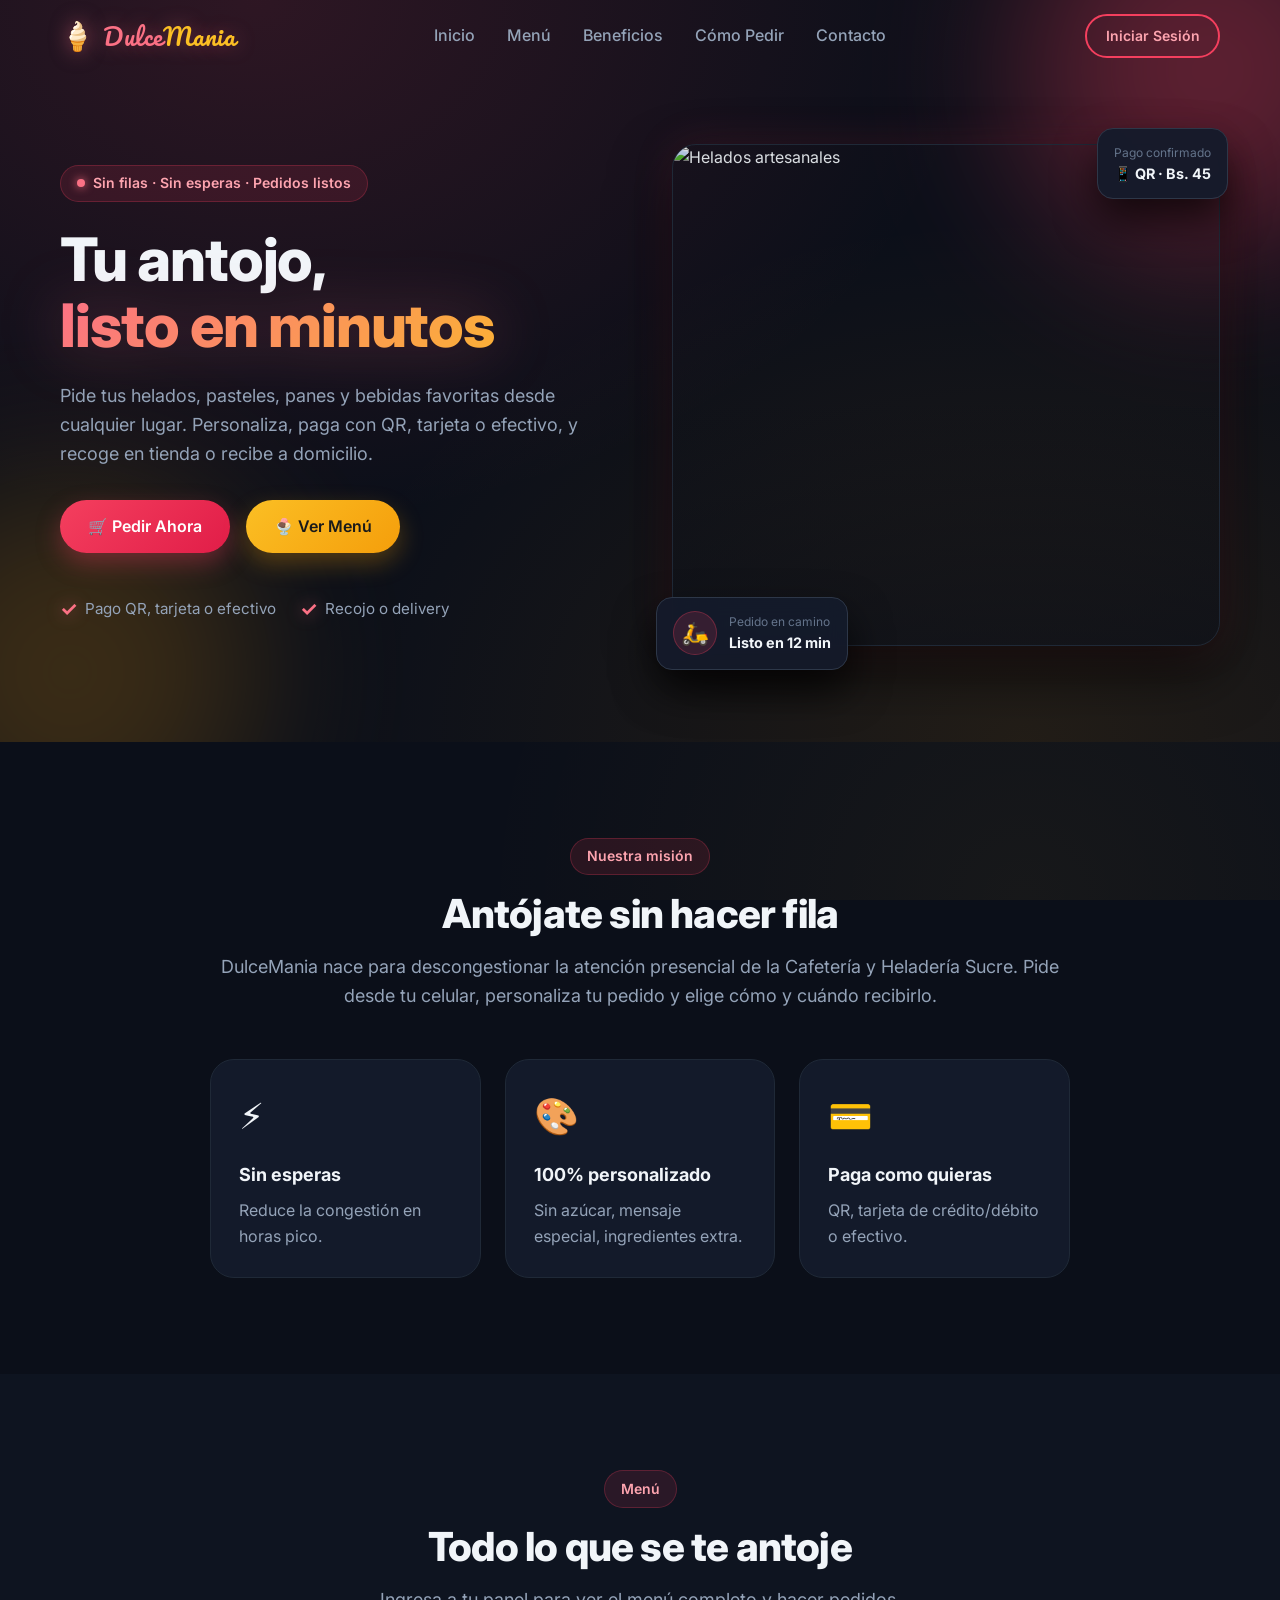
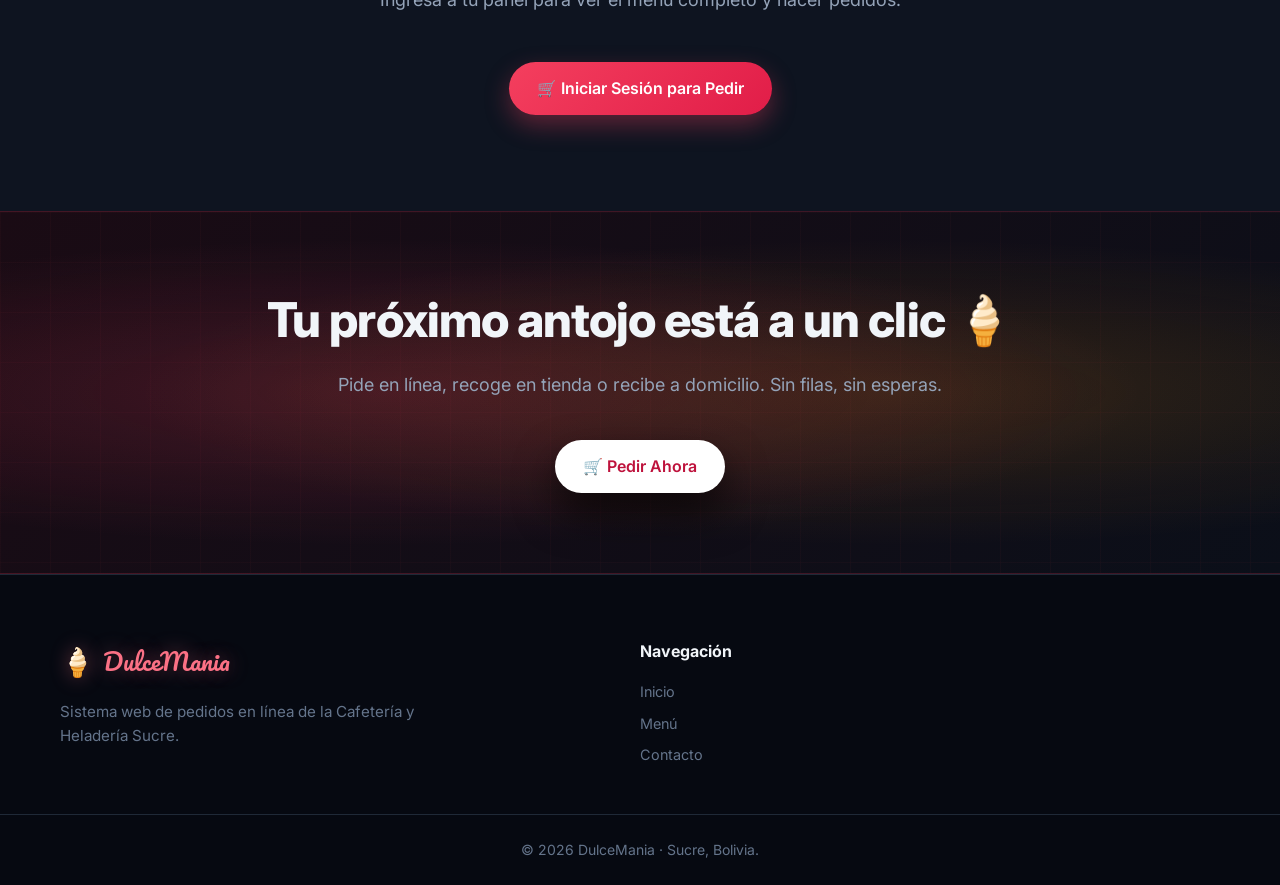
==== commit c1915d50: "Fix: Landing y Login con scripts globales" ====
--- a/index.html
+++ b/index.html
@@ -4,24 +4,18 @@
   <meta charset="UTF-8" />
   <meta name="viewport" content="width=device-width, initial-scale=1.0" />
   <meta name="description" content="DulceMania — Sistema web de pedidos en línea de la Cafetería y Heladería Sucre. Ordena helados, pasteles, panes y bebidas sin esperas." />
-  <meta name="theme-color" content="#0b0f19" />
-  <meta property="og:title" content="DulceMania 🍦 — Pedidos en línea" />
-  <meta property="og:description" content="Ordena tus favoritos sin filas. Recoge en tienda o pide a domicilio." />
-  <meta property="og:type" content="website" />
-
+  <meta name="theme-color" content="#e11d48" />
   <title>DulceMania 🍦 — Pedidos en línea | Cafetería y Heladería Sucre</title>
-  <link rel="icon" type="image/svg+xml" href="assets/favicon.svg" />
-
+  <link rel="icon" type="image/svg+xml" href="/assets/favicon.svg" />
   <link rel="preconnect" href="https://fonts.googleapis.com" />
   <link rel="preconnect" href="https://fonts.gstatic.com" crossorigin />
   <link href="https://fonts.googleapis.com/css2?family=Inter:wght@300;400;500;600;700;800;900&family=Pacifico&display=swap" rel="stylesheet" />
-
-  <link rel="stylesheet" href="css/styles.css" />
-  <link rel="stylesheet" href="css/responsive.css" />
+  <link rel="stylesheet" href="/css/styles.css" />
+  <link rel="stylesheet" href="/css/responsive.css" />
 </head>
 <body>
 
-  <!-- ============ NAVBAR ============ -->
+  <!-- NAVBAR -->
   <header id="navbar" class="navbar">
     <nav class="navbar__container">
       <a href="#inicio" class="navbar__brand">
@@ -39,18 +33,15 @@
         <li><a href="#contacto">Contacto</a></li>
       </ul>
 
-      <div class="navbar__actions">
-        <a href="#menu" class="btn btn--outline btn--sm">Ver Menú</a>
-        <a href="#pedir" class="btn btn--primary btn--sm">Pedir Ahora</a>
+      <!-- Aquí JS inyectará los botones de Login/Panel -->
+      <div class="navbar__actions" id="navActions">
+        <!-- Placeholder mientras carga -->
+        <a href="/login.html" class="btn btn--outline btn--sm">Iniciar Sesión</a>
       </div>
 
       <button id="menuBtn" class="navbar__toggle" aria-label="Abrir menú" aria-expanded="false">
-        <svg id="iconOpen" xmlns="http://www.w3.org/2000/svg" width="24" height="24" fill="none" viewBox="0 0 24 24" stroke="currentColor" stroke-width="2">
-          <path stroke-linecap="round" stroke-linejoin="round" d="M4 6h16M4 12h16M4 18h16"/>
-        </svg>
-        <svg id="iconClose" class="hidden" xmlns="http://www.w3.org/2000/svg" width="24" height="24" fill="none" viewBox="0 0 24 24" stroke="currentColor" stroke-width="2">
-          <path stroke-linecap="round" stroke-linejoin="round" d="M6 18L18 6M6 6l12 12"/>
-        </svg>
+        <svg id="iconOpen" xmlns="http://www.w3.org/2000/svg" width="24" height="24" fill="none" viewBox="0 0 24 24" stroke="currentColor" stroke-width="2"><path stroke-linecap="round" stroke-linejoin="round" d="M4 6h16M4 12h16M4 18h16"/></svg>
+        <svg id="iconClose" class="hidden" xmlns="http://www.w3.org/2000/svg" width="24" height="24" fill="none" viewBox="0 0 24 24" stroke="currentColor" stroke-width="2"><path stroke-linecap="round" stroke-linejoin="round" d="M6 18L18 6M6 6l12 12"/></svg>
       </button>
     </nav>
 
@@ -61,320 +52,108 @@
         <li><a href="#beneficios">Beneficios</a></li>
         <li><a href="#como-funciona">Cómo Pedir</a></li>
         <li><a href="#contacto">Contacto</a></li>
-        <li class="mobile-menu__cta-group">
-          <a href="#menu" class="btn btn--outline btn--block">Ver Menú</a>
-          <a href="#pedir" class="btn btn--primary btn--block">Pedir Ahora</a>
+        <!-- Aquí JS inyectará los botones de Login/Panel móvil -->
+        <li class="mobile-menu__cta-group" id="mobileCtaGroup">
+          <a href="/login.html" class="btn btn--outline btn--block">Iniciar Sesión</a>
         </li>
       </ul>
     </div>
   </header>
 
   <main>
-
-    <!-- ============ HERO ============ -->
+    <!-- HERO -->
     <section id="inicio" class="hero">
       <div class="hero__blob hero__blob--1"></div>
       <div class="hero__blob hero__blob--2"></div>
-
       <div class="container hero__grid">
         <div class="hero__content animate-slide-up">
-          <span class="badge">
-            <span class="badge__dot"></span>
-            Sin filas · Sin esperas · Pedidos listos
-          </span>
-
-          <h1 class="hero__title">
-            Tu antojo,
-            <span class="hero__title-accent">listo en minutos</span>
-          </h1>
-
-          <p class="hero__subtitle">
-            Pide tus helados, pasteles, panes y bebidas favoritas desde
-            cualquier lugar. Personaliza, paga con QR, tarjeta o efectivo, y
-            recoge en tienda o recibe a domicilio.
-          </p>
-
+          <span class="badge"><span class="badge__dot"></span> Sin filas · Sin esperas · Pedidos listos</span>
+          <h1 class="hero__title">Tu antojo,<span class="hero__title-accent">listo en minutos</span></h1>
+          <p class="hero__subtitle">Pide tus helados, pasteles, panes y bebidas favoritas desde cualquier lugar. Personaliza, paga con QR, tarjeta o efectivo, y recoge en tienda o recibe a domicilio.</p>
           <div class="hero__ctas">
-            <a href="#pedir" class="btn btn--primary">🛒 Pedir Ahora</a>
+            <a href="#menu" class="btn btn--primary">🛒 Pedir Ahora</a>
             <a href="#menu" class="btn btn--accent">🍨 Ver Menú</a>
           </div>
-
           <ul class="hero__checks">
             <li><span class="check">✓</span> Pago QR, tarjeta o efectivo</li>
             <li><span class="check">✓</span> Recojo o delivery</li>
           </ul>
         </div>
-
         <div class="hero__media animate-fade-in">
           <div class="hero__image-wrapper animate-float">
-            <img
-              src="https://images.unsplash.com/photo-1567206563064-6f60f40a2b57?auto=format&fit=crop&w=900&q=80"
-              alt="Helados artesanales de DulceMania"
-              loading="eager"
-            />
+            <img src="https://images.unsplash.com/photo-1567206563064-6f60f40a2b57?auto=format&fit=crop&w=900&q=80" alt="Helados artesanales" loading="eager" />
           </div>
-
           <div class="hero__card hero__card--bottom">
             <div class="hero__card-icon">🛵</div>
-            <div>
-              <p class="hero__card-label">Pedido en camino</p>
-              <p class="hero__card-value">Listo en 12 min</p>
-            </div>
+            <div><p class="hero__card-label">Pedido en camino</p><p class="hero__card-value">Listo en 12 min</p></div>
           </div>
-
           <div class="hero__card hero__card--top animate-float">
-            <p class="hero__card-label">Pago confirmado</p>
-            <p class="hero__card-value">📱 QR · Bs. 45</p>
+            <p class="hero__card-label">Pago confirmado</p><p class="hero__card-value">📱 QR · Bs. 45</p>
           </div>
         </div>
       </div>
     </section>
 
-    <!-- ============ PROPUESTA DE VALOR ============ -->
+    <!-- VALUE PROP -->
     <section class="section value-prop">
       <div class="container container--narrow text-center">
         <span class="badge badge--solid">Nuestra misión</span>
-        <h2 class="section__title">
-          Antójate sin hacer fila
-        </h2>
-        <p class="section__subtitle">
-          DulceMania nace para descongestionar la atención presencial de la
-          Cafetería y Heladería Sucre. Pide desde tu celular, personaliza tu
-          pedido y elige cómo y cuándo recibirlo.
-        </p>
-
+        <h2 class="section__title">Antójate sin hacer fila</h2>
+        <p class="section__subtitle">DulceMania nace para descongestionar la atención presencial de la Cafetería y Heladería Sucre. Pide desde tu celular, personaliza tu pedido y elige cómo y cuándo recibirlo.</p>
         <div class="value-prop__grid">
-          <article class="value-card">
-            <div class="value-card__icon">⚡</div>
-            <h3>Sin esperas</h3>
-            <p>Reduce la congestión en horas pico. Tu pedido te espera, no al revés.</p>
-          </article>
-          <article class="value-card">
-            <div class="value-card__icon">🎨</div>
-            <h3>100% personalizado</h3>
-            <p>Sin azúcar, mensaje especial, ingredientes extra: pídelo a tu manera.</p>
-          </article>
-          <article class="value-card">
-            <div class="value-card__icon">💳</div>
-            <h3>Paga como quieras</h3>
-            <p>QR, tarjeta de crédito/débito o efectivo. Tú eliges el método.</p>
-          </article>
+          <article class="value-card"><div class="value-card__icon">⚡</div><h3>Sin esperas</h3><p>Reduce la congestión en horas pico.</p></article>
+          <article class="value-card"><div class="value-card__icon">🎨</div><h3>100% personalizado</h3><p>Sin azúcar, mensaje especial, ingredientes extra.</p></article>
+          <article class="value-card"><div class="value-card__icon">💳</div><h3>Paga como quieras</h3><p>QR, tarjeta de crédito/débito o efectivo.</p></article>
         </div>
       </div>
     </section>
 
-    <!-- ============ MENÚ ============ -->
+    <!-- MENU (Vista previa en landing) -->
     <section id="menu" class="section section--alt">
       <div class="container">
         <header class="section__header">
           <span class="badge badge--solid">Menú</span>
           <h2 class="section__title">Todo lo que se te antoje</h2>
-          <p class="section__subtitle">
-            Helados, pasteles, panes, bebidas y complementos. Disponibilidad en
-            tiempo real.
-          </p>
+          <p class="section__subtitle">Ingresa a tu panel para ver el menú completo y hacer pedidos.</p>
         </header>
-
-        <div class="menu__filters" id="menuFilters">
-          <button class="filter-btn filter-btn--active" data-filter="all">Todo</button>
-          <button class="filter-btn" data-filter="helados">🍦 Helados</button>
-          <button class="filter-btn" data-filter="pasteles">🎂 Pasteles</button>
-          <button class="filter-btn" data-filter="panes">🥐 Panes</button>
-          <button class="filter-btn" data-filter="bebidas">☕ Bebidas</button>
-        </div>
-
-        <div class="menu__grid" id="menuGrid">
-          <!-- Las tarjetas se renderizan desde menu.js -->
+        <!-- Aquí podrías poner un resumen estático del menú si quieres, o solo el CTA -->
+        <div class="text-center" style="margin-top: 2rem;">
+          <a href="#inicio" class="btn btn--primary" id="ctaMenuLogin">🛒 Iniciar Sesión para Pedir</a>
         </div>
       </div>
     </section>
 
-    <!-- ============ BENEFICIOS ============ -->
-    <section id="beneficios" class="section">
-      <div class="container">
-        <header class="section__header">
-          <span class="badge badge--accent">Confianza y rapidez</span>
-          <h2 class="section__title">Por qué pedir en DulceMania</h2>
-          <p class="section__subtitle">
-            Cada detalle está pensado para que pedir sea tan rico como comer.
-          </p>
-        </header>
-
-        <div class="features__grid">
-          <article class="feature-card">
-            <div class="feature-card__icon">
-              <svg xmlns="http://www.w3.org/2000/svg" width="32" height="32" fill="none" viewBox="0 0 24 24" stroke="currentColor" stroke-width="2">
-                <path stroke-linecap="round" stroke-linejoin="round" d="M9 5H7a2 2 0 00-2 2v12a2 2 0 002 2h10a2 2 0 002-2V7a2 2 0 00-2-2h-2M9 5a2 2 0 002 2h2a2 2 0 002-2M9 5a2 2 0 012-2h2a2 2 0 012 2m-3 7h3m-3 4h3m-6-4h.01M9 16h.01"/>
-              </svg>
-            </div>
-            <h3>Catálogo en tiempo real</h3>
-            <p>Consulta productos, precios y disponibilidad actualizada al instante. Si algo se agota, lo sabes al momento.</p>
-          </article>
-
-          <article class="feature-card">
-            <div class="feature-card__icon">
-              <svg xmlns="http://www.w3.org/2000/svg" width="32" height="32" fill="none" viewBox="0 0 24 24" stroke="currentColor" stroke-width="2">
-                <path stroke-linecap="round" stroke-linejoin="round" d="M12 8v4l3 3m6-3a9 9 0 11-18 0 9 9 0 0118 0z"/>
-              </svg>
-            </div>
-            <h3>Seguimiento de pedido</h3>
-            <p>Consulta el estado: confirmado, en preparación, listo o entregado. Recibe una notificación cuando esté listo.</p>
-          </article>
-
-          <article class="feature-card">
-            <div class="feature-card__icon">
-              <svg xmlns="http://www.w3.org/2000/svg" width="32" height="32" fill="none" viewBox="0 0 24 24" stroke="currentColor" stroke-width="2">
-                <path stroke-linecap="round" stroke-linejoin="round" d="M12 15v2m-6 4h12a2 2 0 002-2v-6a2 2 0 00-2-2H6a2 2 0 00-2 2v6a2 2 0 002 2zm10-10V7a4 4 0 00-8 0v4h8z"/>
-              </svg>
-            </div>
-            <h3>Pagos seguros y variados</h3>
-            <p>QR con billetera digital, tarjeta de crédito/débito o efectivo. Comprobante digital al confirmar.</p>
-          </article>
+    <!-- CTA FINAL -->
+    <section id="contacto" class="cta-banner">
+      <div class="container text-center">
+        <h2 class="cta-banner__title">Tu próximo antojo está a un clic 🍦</h2>
+        <p class="cta-banner__subtitle">Pide en línea, recoge en tienda o recibe a domicilio. Sin filas, sin esperas.</p>
+        <div class="cta-banner__actions">
+          <a href="#inicio" class="btn btn--white" id="ctaBannerLogin">🛒 Pedir Ahora</a>
         </div>
       </div>
     </section>
-
-    <!-- ============ CÓMO PEDIR ============ -->
-    <section id="como-funciona" class="section section--alt">
-      <div class="container container--narrow">
-        <header class="section__header">
-          <span class="badge badge--solid">Cómo pedir</span>
-          <h2 class="section__title">Tres pasos y listo</h2>
-          <p class="section__subtitle">
-            Elige tu rol y descubre lo fácil que es pedir o preparar.
-          </p>
-        </header>
-
-        <div class="tabs">
-          <button id="tabClient" class="tabs__btn tabs__btn--active" data-tab="client">🛒 Para Clientes</button>
-          <button id="tabStaff" class="tabs__btn" data-tab="staff">👨‍🍳 Para el Personal</button>
-        </div>
-
-        <div id="stepsContainer" class="steps"></div>
-      </div>
-    </section>
-
-    <!-- ============ TESTIMONIOS ============ -->
-    <section class="section">
-      <div class="container">
-        <header class="section__header">
-          <span class="badge badge--solid">Clientes felices</span>
-          <h2 class="section__title">Lo que dicen de nosotros</h2>
-          <p class="section__subtitle">
-            Estudiantes, oficinistas y familias de Sucre ya piden sin filas.
-          </p>
-        </header>
-
-        <div class="testimonials__grid">
-          <figure class="testimonial-card">
-            <div class="testimonial-card__stars">★★★★★</div>
-            <blockquote>"Antes esperaba 20 minutos en la heladería. Ahora pido desde el celular y llego justo cuando está listo."</blockquote>
-            <figcaption>
-              <img src="https://i.pravatar.cc/100?img=5" alt="Andrea Rojas" loading="lazy" />
-              <div>
-                <p class="testimonial-card__name">Andrea Rojas</p>
-                <p class="testimonial-card__role">Estudiante universitaria</p>
-              </div>
-            </figcaption>
-          </figure>
-
-          <figure class="testimonial-card">
-            <div class="testimonial-card__stars">★★★★★</div>
-            <blockquote>"El pago con QR es súper rápido y puedo personalizar mi pastel sin azúcar. Excelente experiencia."</blockquote>
-            <figcaption>
-              <img src="https://i.pravatar.cc/100?img=32" alt="Carla Méndez" loading="lazy" />
-              <div>
-                <p class="testimonial-card__name">Carla Méndez</p>
-                <p class="testimonial-card__role">Cliente frecuente</p>
-              </div>
-            </figcaption>
-          </figure>
-
-          <figure class="testimonial-card">
-            <div class="testimonial-card__stars">★★★★★</div>
-            <blockquote>"Como cajero, el sistema me agiliza el cobro y no tengo que calcular montos a mano. Todo cuadra."</blockquote>
-            <figcaption>
-              <img src="https://i.pravatar.cc/100?img=15" alt="Luis Fernández" loading="lazy" />
-              <div>
-                <p class="testimonial-card__name">Luis Fernández</p>
-                <p class="testimonial-card__role">Cajero · DulceMania</p>
-              </div>
-            </figcaption>
-          </figure>
-        </div>
-      </div>
-    </section>
-
-    <!-- ============ CTA FINAL ============ -->
-    <section id="contacto" class="cta-banner">
-      <div class="container text-center">
-        <h2 class="cta-banner__title">
-          Tu próximo antojo está a un clic 🍦
-        </h2>
-        <p class="cta-banner__subtitle">
-          Pide en línea, recoge en tienda o recibe a domicilio. Sin filas, sin esperas.
-        </p>
-        <div class="cta-banner__actions">
-          <a id="pedir" href="#menu" class="btn btn--white">🛒 Pedir Ahora</a>
-          <a href="#menu" class="btn btn--ghost-white">🍨 Explorar Menú</a>
-        </div>
-      </div>
-    </section>
-
   </main>
 
-  <!-- ============ FOOTER ============ -->
+  <!-- FOOTER -->
   <footer class="footer">
     <div class="container footer__grid">
       <div class="footer__brand">
-        <div class="footer__brand-title">
-          <span>🍦</span>
-          <span>DulceMania</span>
-        </div>
-        <p class="footer__brand-text">
-          Sistema web de pedidos en línea de la Cafetería y Heladería Sucre.
-          Pide tus favoritos sin filas ni esperas, con pagos variados y
-          seguimiento en tiempo real.
-        </p>
+        <div class="footer__brand-title"><span>🍦</span><span>DulceMania</span></div>
+        <p class="footer__brand-text">Sistema web de pedidos en línea de la Cafetería y Heladería Sucre.</p>
       </div>
-
       <div class="footer__col">
         <h4>Navegación</h4>
-        <ul>
-          <li><a href="#inicio">Inicio</a></li>
-          <li><a href="#menu">Menú</a></li>
-          <li><a href="#beneficios">Beneficios</a></li>
-          <li><a href="#como-funciona">Cómo Pedir</a></li>
-          <li><a href="#contacto">Contacto</a></li>
-        </ul>
-      </div>
-
-      <div class="footer__col">
-        <h4>Síguenos</h4>
-        <div class="footer__social">
-          <a href="#" aria-label="Facebook" class="social-btn">
-            <svg xmlns="http://www.w3.org/2000/svg" width="20" height="20" fill="currentColor" viewBox="0 0 24 24"><path d="M22 12a10 10 0 10-11.6 9.9v-7H7.9V12h2.5V9.8c0-2.5 1.5-3.9 3.8-3.9 1.1 0 2.2.2 2.2.2v2.4h-1.2c-1.2 0-1.6.8-1.6 1.6V12h2.7l-.4 2.9h-2.3v7A10 10 0 0022 12z"/></svg>
-          </a>
-          <a href="#" aria-label="Instagram" class="social-btn">
-            <svg xmlns="http://www.w3.org/2000/svg" width="20" height="20" fill="currentColor" viewBox="0 0 24 24"><path d="M12 2.2c3.2 0 3.6 0 4.9.1 1.2.1 1.8.3 2.2.4.6.2 1 .5 1.4.9.4.4.7.8.9 1.4.2.4.4 1 .4 2.2.1 1.3.1 1.7.1 4.9s0 3.6-.1 4.9c-.1 1.2-.3 1.8-.4 2.2-.2.6-.5 1-.9 1.4-.4.4-.8.7-1.4.9-.4.2-1 .4-2.2.4-1.3.1-1.7.1-4.9.1s-3.6 0-4.9-.1c-1.2-.1-1.8-.3-2.2-.4-.6-.2-1-.5-1.4-.9-.4-.4-.7-.8-.9-1.4-.2-.4-.4-1-.4-2.2C2.2 15.6 2.2 15.2 2.2 12s0-3.6.1-4.9c.1-1.2.3-1.8.4-2.2.2-.6.5-1 .9-1.4.4-.4.8-.7 1.4-.9.4-.2 1-.4 2.2-.4C8.4 2.2 8.8 2.2 12 2.2zm0 4.8a5 5 0 100 10 5 5 0 000-10zm0 8.2a3.2 3.2 0 110-6.4 3.2 3.2 0 010 6.4zm6.4-8.4a1.2 1.2 0 11-2.4 0 1.2 1.2 0 012.4 0z"/></svg>
-          </a>
-          <a href="#" aria-label="TikTok" class="social-btn">
-            <svg xmlns="http://www.w3.org/2000/svg" width="20" height="20" fill="currentColor" viewBox="0 0 24 24"><path d="M19.6 7.5a5.2 5.2 0 01-3.8-1.7v7.7a5.7 5.7 0 11-5.7-5.7c.3 0 .6 0 .9.1v2.9a2.8 2.8 0 102.3 2.8V2.5h2.9a5.2 5.2 0 003.4 5z"/></svg>
-          </a>
-        </div>
-        <ul class="footer__legal">
-          <li><a href="#">Términos de Servicio</a></li>
-          <li><a href="#">Aviso de Privacidad</a></li>
-        </ul>
+        <ul><li><a href="#inicio">Inicio</a></li><li><a href="#menu">Menú</a></li><li><a href="#contacto">Contacto</a></li></ul>
       </div>
     </div>
-
-    <div class="footer__bottom">
-      <p>© <span id="year"></span> DulceMania · Cafetería y Heladería Sucre. Hecho con 🍦 en Sucre, Bolivia.</p>
-    </div>
+    <div class="footer__bottom"><p>© <span id="year"></span> DulceMania · Sucre, Bolivia.</p></div>
   </footer>
 
-  <script src="js/main.js"></script>
-  <script src="js/menu.js"></script>
+  <!-- SCRIPTS -->
+  <script src="/js/main.js"></script>
+  <script src="https://cdn.jsdelivr.net/npm/@supabase/supabase-js@2"></script>
+  <script src="/js/supabaseClient.js"></script>
+  <script src="/js/landing-auth.js"></script>
 </body>
 </html>
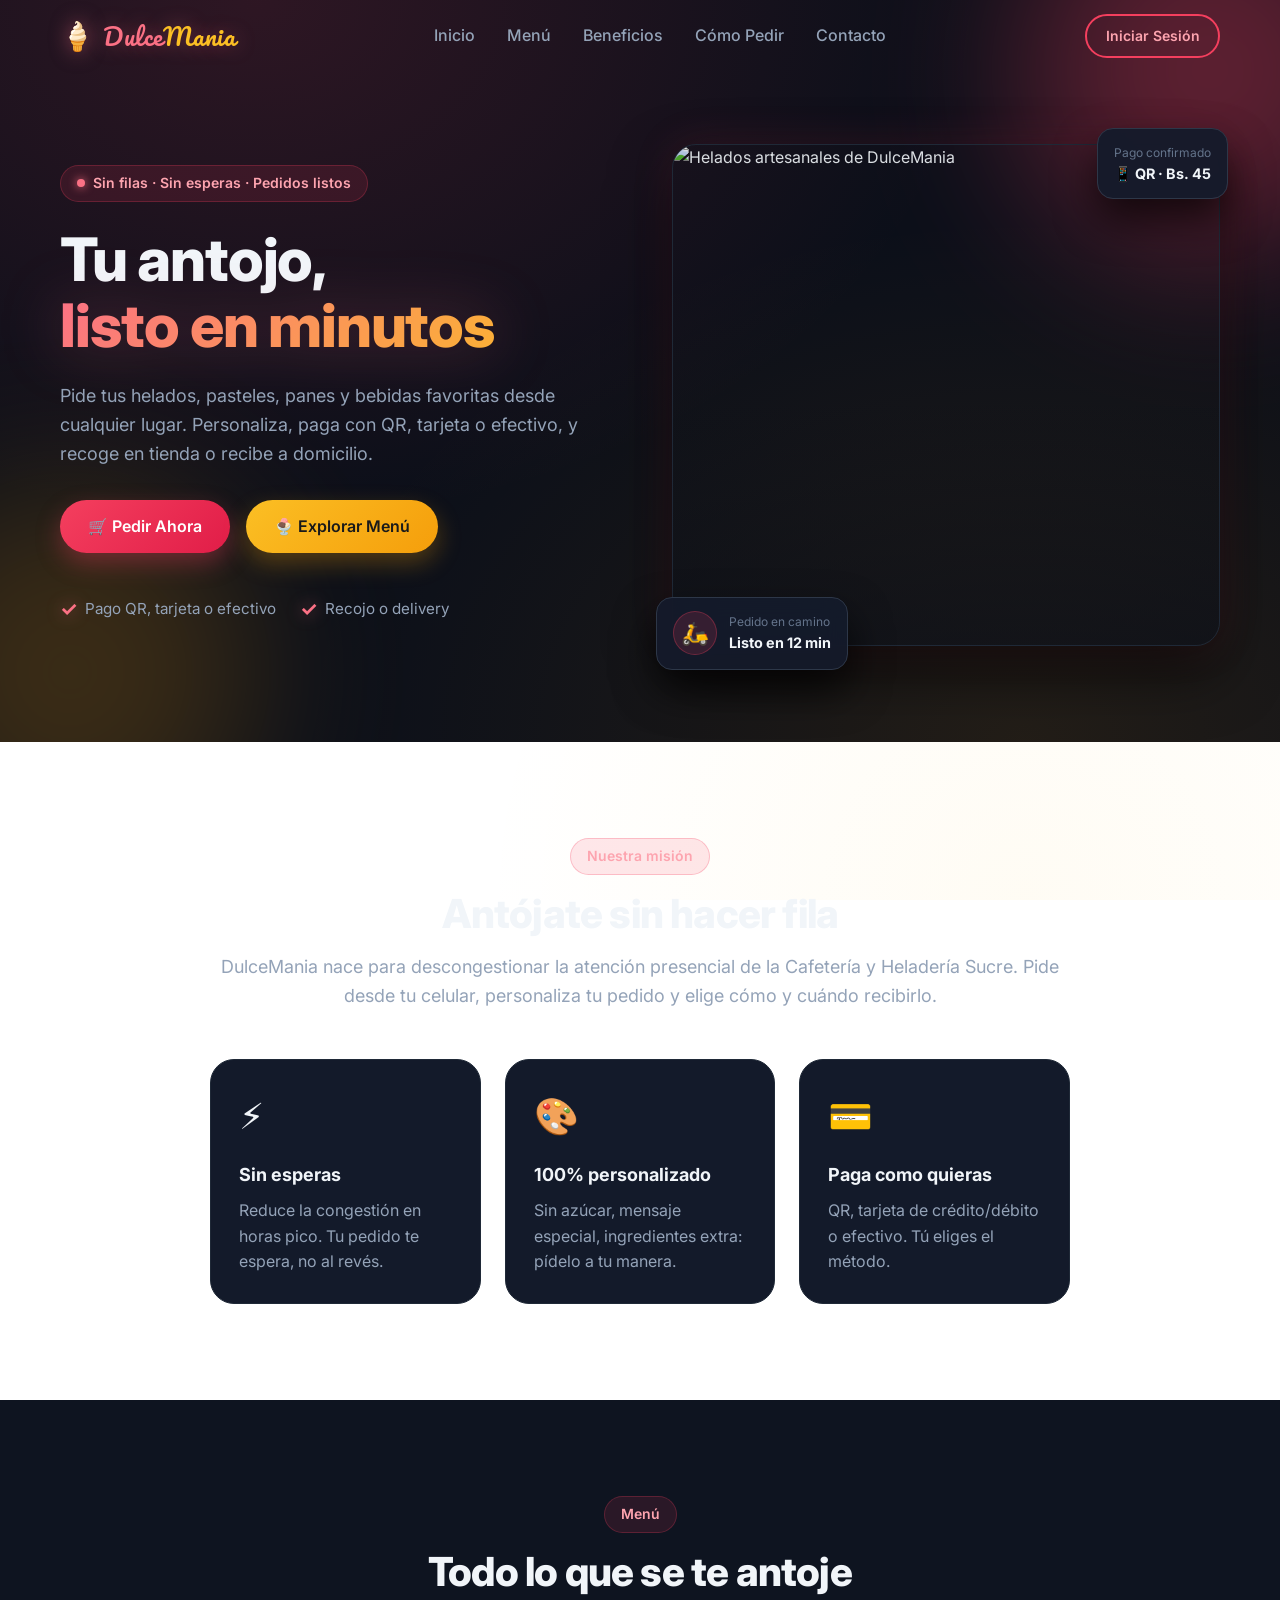
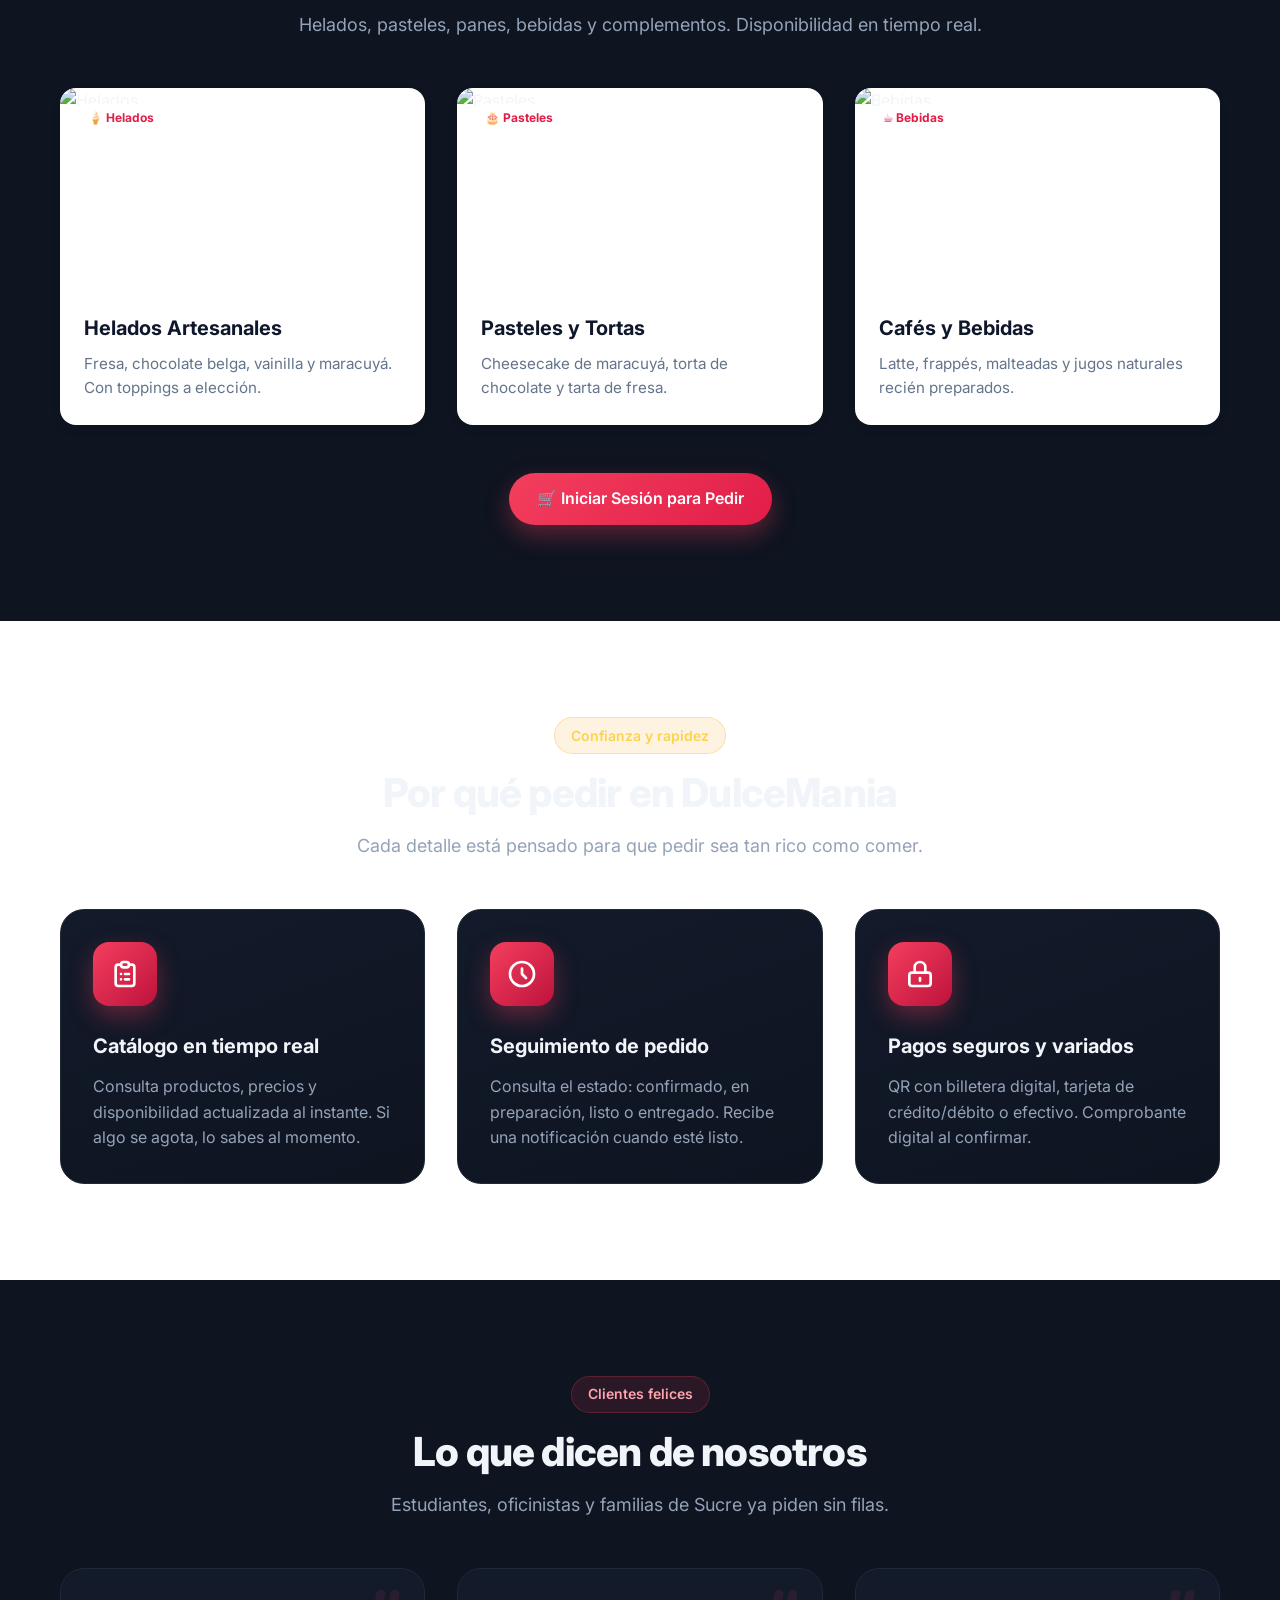
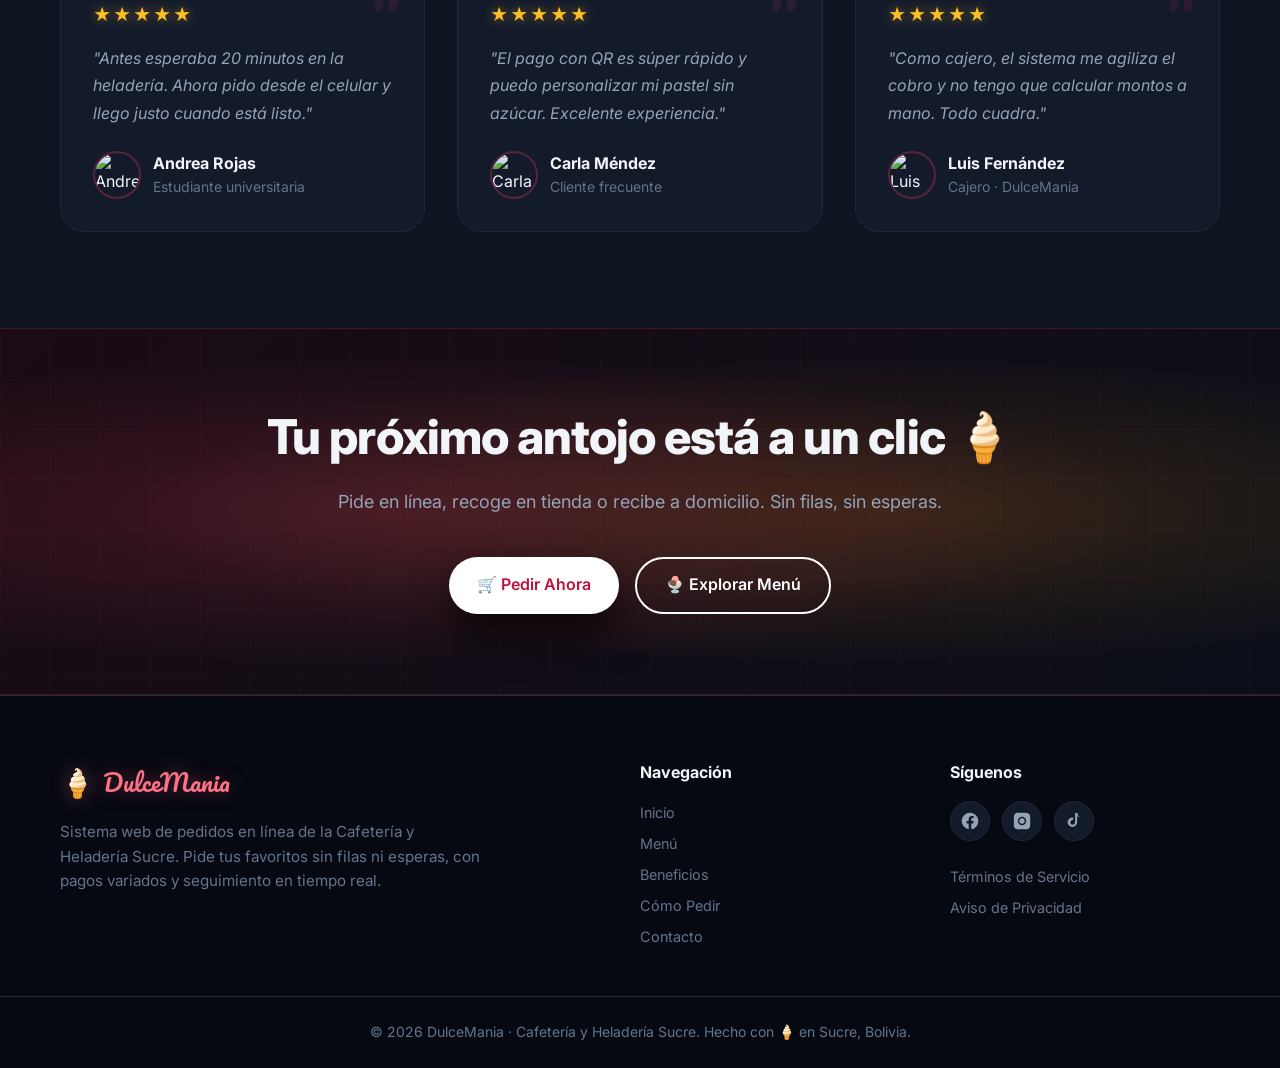
==== commit a52a136b: "Style: Mejora de contenido y diseño en la landing page" ====
--- a/index.html
+++ b/index.html
@@ -5,17 +5,25 @@
   <meta name="viewport" content="width=device-width, initial-scale=1.0" />
   <meta name="description" content="DulceMania — Sistema web de pedidos en línea de la Cafetería y Heladería Sucre. Ordena helados, pasteles, panes y bebidas sin esperas." />
   <meta name="theme-color" content="#e11d48" />
+  <meta property="og:title" content="DulceMania 🍦 — Pedidos en línea" />
+  <meta property="og:description" content="Ordena tus favoritos sin filas. Recoge en tienda o pide a domicilio." />
+  <meta property="og:type" content="website" />
   <title>DulceMania 🍦 — Pedidos en línea | Cafetería y Heladería Sucre</title>
+  
   <link rel="icon" type="image/svg+xml" href="/assets/favicon.svg" />
   <link rel="preconnect" href="https://fonts.googleapis.com" />
   <link rel="preconnect" href="https://fonts.gstatic.com" crossorigin />
   <link href="https://fonts.googleapis.com/css2?family=Inter:wght@300;400;500;600;700;800;900&family=Pacifico&display=swap" rel="stylesheet" />
+  
   <link rel="stylesheet" href="/css/styles.css" />
   <link rel="stylesheet" href="/css/responsive.css" />
+  <style>
+    html, body { background-color: #fff; } /* Landing es clara, el dashboard es oscuro */
+  </style>
 </head>
 <body>
 
-  <!-- NAVBAR -->
+  <!-- ============ NAVBAR ============ -->
   <header id="navbar" class="navbar">
     <nav class="navbar__container">
       <a href="#inicio" class="navbar__brand">
@@ -35,7 +43,6 @@
 
       <!-- Aquí JS inyectará los botones de Login/Panel -->
       <div class="navbar__actions" id="navActions">
-        <!-- Placeholder mientras carga -->
         <a href="/login.html" class="btn btn--outline btn--sm">Iniciar Sesión</a>
       </div>
 
@@ -52,7 +59,6 @@
         <li><a href="#beneficios">Beneficios</a></li>
         <li><a href="#como-funciona">Cómo Pedir</a></li>
         <li><a href="#contacto">Contacto</a></li>
-        <!-- Aquí JS inyectará los botones de Login/Panel móvil -->
         <li class="mobile-menu__cta-group" id="mobileCtaGroup">
           <a href="/login.html" class="btn btn--outline btn--block">Iniciar Sesión</a>
         </li>
@@ -61,96 +67,299 @@
   </header>
 
   <main>
-    <!-- HERO -->
+    <!-- ============ HERO ============ -->
     <section id="inicio" class="hero">
       <div class="hero__blob hero__blob--1"></div>
       <div class="hero__blob hero__blob--2"></div>
+
       <div class="container hero__grid">
         <div class="hero__content animate-slide-up">
-          <span class="badge"><span class="badge__dot"></span> Sin filas · Sin esperas · Pedidos listos</span>
-          <h1 class="hero__title">Tu antojo,<span class="hero__title-accent">listo en minutos</span></h1>
-          <p class="hero__subtitle">Pide tus helados, pasteles, panes y bebidas favoritas desde cualquier lugar. Personaliza, paga con QR, tarjeta o efectivo, y recoge en tienda o recibe a domicilio.</p>
+          <span class="badge">
+            <span class="badge__dot"></span>
+            Sin filas · Sin esperas · Pedidos listos
+          </span>
+
+          <h1 class="hero__title">
+            Tu antojo,
+            <span class="hero__title-accent">listo en minutos</span>
+          </h1>
+
+          <p class="hero__subtitle">
+            Pide tus helados, pasteles, panes y bebidas favoritas desde cualquier lugar. 
+            Personaliza, paga con QR, tarjeta o efectivo, y recoge en tienda o recibe a domicilio.
+          </p>
+
           <div class="hero__ctas">
-            <a href="#menu" class="btn btn--primary">🛒 Pedir Ahora</a>
-            <a href="#menu" class="btn btn--accent">🍨 Ver Menú</a>
+            <a href="/login.html" class="btn btn--primary" id="ctaBannerLogin">🛒 Pedir Ahora</a>
+            <a href="#menu" class="btn btn--accent">🍨 Explorar Menú</a>
           </div>
+
           <ul class="hero__checks">
             <li><span class="check">✓</span> Pago QR, tarjeta o efectivo</li>
             <li><span class="check">✓</span> Recojo o delivery</li>
           </ul>
         </div>
+
         <div class="hero__media animate-fade-in">
           <div class="hero__image-wrapper animate-float">
-            <img src="https://images.unsplash.com/photo-1567206563064-6f60f40a2b57?auto=format&fit=crop&w=900&q=80" alt="Helados artesanales" loading="eager" />
+            <img src="https://images.unsplash.com/photo-1567206563064-6f60f40a2b57?auto=format&fit=crop&w=900&q=80" alt="Helados artesanales de DulceMania" loading="eager" />
           </div>
+
           <div class="hero__card hero__card--bottom">
             <div class="hero__card-icon">🛵</div>
-            <div><p class="hero__card-label">Pedido en camino</p><p class="hero__card-value">Listo en 12 min</p></div>
+            <div>
+              <p class="hero__card-label">Pedido en camino</p>
+              <p class="hero__card-value">Listo en 12 min</p>
+            </div>
           </div>
+
           <div class="hero__card hero__card--top animate-float">
-            <p class="hero__card-label">Pago confirmado</p><p class="hero__card-value">📱 QR · Bs. 45</p>
+            <p class="hero__card-label">Pago confirmado</p>
+            <p class="hero__card-value">📱 QR · Bs. 45</p>
           </div>
         </div>
       </div>
     </section>
 
-    <!-- VALUE PROP -->
+    <!-- ============ PROPUESTA DE VALOR ============ -->
     <section class="section value-prop">
       <div class="container container--narrow text-center">
         <span class="badge badge--solid">Nuestra misión</span>
         <h2 class="section__title">Antójate sin hacer fila</h2>
-        <p class="section__subtitle">DulceMania nace para descongestionar la atención presencial de la Cafetería y Heladería Sucre. Pide desde tu celular, personaliza tu pedido y elige cómo y cuándo recibirlo.</p>
+        <p class="section__subtitle">
+          DulceMania nace para descongestionar la atención presencial de la Cafetería y Heladería Sucre. 
+          Pide desde tu celular, personaliza tu pedido y elige cómo y cuándo recibirlo.
+        </p>
+
         <div class="value-prop__grid">
-          <article class="value-card"><div class="value-card__icon">⚡</div><h3>Sin esperas</h3><p>Reduce la congestión en horas pico.</p></article>
-          <article class="value-card"><div class="value-card__icon">🎨</div><h3>100% personalizado</h3><p>Sin azúcar, mensaje especial, ingredientes extra.</p></article>
-          <article class="value-card"><div class="value-card__icon">💳</div><h3>Paga como quieras</h3><p>QR, tarjeta de crédito/débito o efectivo.</p></article>
-        </div>
-      </div>
-    </section>
-
-    <!-- MENU (Vista previa en landing) -->
+          <article class="value-card">
+            <div class="value-card__icon">⚡</div>
+            <h3>Sin esperas</h3>
+            <p>Reduce la congestión en horas pico. Tu pedido te espera, no al revés.</p>
+          </article>
+          <article class="value-card">
+            <div class="value-card__icon">🎨</div>
+            <h3>100% personalizado</h3>
+            <p>Sin azúcar, mensaje especial, ingredientes extra: pídelo a tu manera.</p>
+          </article>
+          <article class="value-card">
+            <div class="value-card__icon">💳</div>
+            <h3>Paga como quieras</h3>
+            <p>QR, tarjeta de crédito/débito o efectivo. Tú eliges el método.</p>
+          </article>
+        </div>
+      </div>
+    </section>
+
+    <!-- ============ MENÚ (VISTA PREVIA) ============ -->
     <section id="menu" class="section section--alt">
       <div class="container">
         <header class="section__header">
           <span class="badge badge--solid">Menú</span>
           <h2 class="section__title">Todo lo que se te antoje</h2>
-          <p class="section__subtitle">Ingresa a tu panel para ver el menú completo y hacer pedidos.</p>
+          <p class="section__subtitle">
+            Helados, pasteles, panes, bebidas y complementos. Disponibilidad en tiempo real.
+          </p>
         </header>
-        <!-- Aquí podrías poner un resumen estático del menú si quieres, o solo el CTA -->
-        <div class="text-center" style="margin-top: 2rem;">
-          <a href="#inicio" class="btn btn--primary" id="ctaMenuLogin">🛒 Iniciar Sesión para Pedir</a>
-        </div>
-      </div>
-    </section>
-
-    <!-- CTA FINAL -->
+
+        <div class="menu__grid" style="display: grid; grid-template-columns: repeat(auto-fit, minmax(280px, 1fr)); gap: 2rem;">
+          <!-- Tarjeta 1 -->
+          <article class="service-card" style="background:#fff; border-radius:1rem; overflow:hidden; box-shadow:0 4px 12px rgba(0,0,0,0.05);">
+            <div class="service-card__media" style="height:200px; overflow:hidden; position:relative;">
+              <img src="https://images.unsplash.com/photo-1497034825429-c343d7c6a68f?auto=format&fit=crop&w=600&q=80" alt="Helados" style="width:100%; height:100%; object-fit:cover;" />
+              <span class="service-card__tag" style="position:absolute; top:1rem; left:1rem; background:#fff; padding:0.25rem 0.75rem; border-radius:99px; font-size:0.75rem; font-weight:700; color:#e11d48;">🍦 Helados</span>
+            </div>
+            <div style="padding:1.5rem;">
+              <h3 style="font-size:1.25rem; font-weight:700; color:#0f172a;">Helados Artesanales</h3>
+              <p style="margin-top:0.5rem; color:#64748b; font-size:0.95rem;">Fresa, chocolate belga, vainilla y maracuyá. Con toppings a elección.</p>
+            </div>
+          </article>
+
+          <!-- Tarjeta 2 -->
+          <article class="service-card" style="background:#fff; border-radius:1rem; overflow:hidden; box-shadow:0 4px 12px rgba(0,0,0,0.05);">
+            <div class="service-card__media" style="height:200px; overflow:hidden; position:relative;">
+              <img src="https://images.unsplash.com/photo-1578985545062-69928b1d9587?auto=format&fit=crop&w=600&q=80" alt="Pasteles" style="width:100%; height:100%; object-fit:cover;" />
+              <span class="service-card__tag" style="position:absolute; top:1rem; left:1rem; background:#fff; padding:0.25rem 0.75rem; border-radius:99px; font-size:0.75rem; font-weight:700; color:#e11d48;">🎂 Pasteles</span>
+            </div>
+            <div style="padding:1.5rem;">
+              <h3 style="font-size:1.25rem; font-weight:700; color:#0f172a;">Pasteles y Tortas</h3>
+              <p style="margin-top:0.5rem; color:#64748b; font-size:0.95rem;">Cheesecake de maracuyá, torta de chocolate y tarta de fresa.</p>
+            </div>
+          </article>
+
+          <!-- Tarjeta 3 -->
+          <article class="service-card" style="background:#fff; border-radius:1rem; overflow:hidden; box-shadow:0 4px 12px rgba(0,0,0,0.05);">
+            <div class="service-card__media" style="height:200px; overflow:hidden; position:relative;">
+              <img src="https://images.unsplash.com/photo-1461023058943-07fcbe16d735?auto=format&fit=crop&w=600&q=80" alt="Bebidas" style="width:100%; height:100%; object-fit:cover;" />
+              <span class="service-card__tag" style="position:absolute; top:1rem; left:1rem; background:#fff; padding:0.25rem 0.75rem; border-radius:99px; font-size:0.75rem; font-weight:700; color:#e11d48;">☕ Bebidas</span>
+            </div>
+            <div style="padding:1.5rem;">
+              <h3 style="font-size:1.25rem; font-weight:700; color:#0f172a;">Cafés y Bebidas</h3>
+              <p style="margin-top:0.5rem; color:#64748b; font-size:0.95rem;">Latte, frappés, malteadas y jugos naturales recién preparados.</p>
+            </div>
+          </article>
+        </div>
+
+        <div style="text-align: center; margin-top: 3rem;">
+          <a href="/login.html" class="btn btn--primary" id="ctaMenuLogin">🛒 Iniciar Sesión para Pedir</a>
+        </div>
+      </div>
+    </section>
+
+    <!-- ============ BENEFICIOS ============ -->
+    <section id="beneficios" class="section">
+      <div class="container">
+        <header class="section__header">
+          <span class="badge badge--accent">Confianza y rapidez</span>
+          <h2 class="section__title">Por qué pedir en DulceMania</h2>
+          <p class="section__subtitle">
+            Cada detalle está pensado para que pedir sea tan rico como comer.
+          </p>
+        </header>
+
+        <div class="features__grid">
+          <article class="feature-card">
+            <div class="feature-card__icon">
+              <svg xmlns="http://www.w3.org/2000/svg" width="32" height="32" fill="none" viewBox="0 0 24 24" stroke="currentColor" stroke-width="2"><path stroke-linecap="round" stroke-linejoin="round" d="M9 5H7a2 2 0 00-2 2v12a2 2 0 002 2h10a2 2 0 002-2V7a2 2 0 00-2-2h-2M9 5a2 2 0 002 2h2a2 2 0 002-2M9 5a2 2 0 012-2h2a2 2 0 012 2m-3 7h3m-3 4h3m-6-4h.01M9 16h.01"/></svg>
+            </div>
+            <h3>Catálogo en tiempo real</h3>
+            <p>Consulta productos, precios y disponibilidad actualizada al instante. Si algo se agota, lo sabes al momento.</p>
+          </article>
+
+          <article class="feature-card">
+            <div class="feature-card__icon">
+              <svg xmlns="http://www.w3.org/2000/svg" width="32" height="32" fill="none" viewBox="0 0 24 24" stroke="currentColor" stroke-width="2"><path stroke-linecap="round" stroke-linejoin="round" d="M12 8v4l3 3m6-3a9 9 0 11-18 0 9 9 0 0118 0z"/></svg>
+            </div>
+            <h3>Seguimiento de pedido</h3>
+            <p>Consulta el estado: confirmado, en preparación, listo o entregado. Recibe una notificación cuando esté listo.</p>
+          </article>
+
+          <article class="feature-card">
+            <div class="feature-card__icon">
+              <svg xmlns="http://www.w3.org/2000/svg" width="32" height="32" fill="none" viewBox="0 0 24 24" stroke="currentColor" stroke-width="2"><path stroke-linecap="round" stroke-linejoin="round" d="M12 15v2m-6 4h12a2 2 0 002-2v-6a2 2 0 00-2-2H6a2 2 0 00-2 2v6a2 2 0 002 2zm10-10V7a4 4 0 00-8 0v4h8z"/></svg>
+            </div>
+            <h3>Pagos seguros y variados</h3>
+            <p>QR con billetera digital, tarjeta de crédito/débito o efectivo. Comprobante digital al confirmar.</p>
+          </article>
+        </div>
+      </div>
+    </section>
+
+    <!-- ============ TESTIMONIOS ============ -->
+    <section class="section section--alt">
+      <div class="container">
+        <header class="section__header">
+          <span class="badge badge--solid">Clientes felices</span>
+          <h2 class="section__title">Lo que dicen de nosotros</h2>
+          <p class="section__subtitle">
+            Estudiantes, oficinistas y familias de Sucre ya piden sin filas.
+          </p>
+        </header>
+
+        <div class="testimonials__grid">
+          <figure class="testimonial-card">
+            <div class="testimonial-card__stars">★★★★★</div>
+            <blockquote>"Antes esperaba 20 minutos en la heladería. Ahora pido desde el celular y llego justo cuando está listo."</blockquote>
+            <figcaption>
+              <img src="https://i.pravatar.cc/100?img=5" alt="Andrea Rojas" loading="lazy" />
+              <div>
+                <p class="testimonial-card__name">Andrea Rojas</p>
+                <p class="testimonial-card__role">Estudiante universitaria</p>
+              </div>
+            </figcaption>
+          </figure>
+
+          <figure class="testimonial-card">
+            <div class="testimonial-card__stars">★★★★★</div>
+            <blockquote>"El pago con QR es súper rápido y puedo personalizar mi pastel sin azúcar. Excelente experiencia."</blockquote>
+            <figcaption>
+              <img src="https://i.pravatar.cc/100?img=32" alt="Carla Méndez" loading="lazy" />
+              <div>
+                <p class="testimonial-card__name">Carla Méndez</p>
+                <p class="testimonial-card__role">Cliente frecuente</p>
+              </div>
+            </figcaption>
+          </figure>
+
+          <figure class="testimonial-card">
+            <div class="testimonial-card__stars">★★★★★</div>
+            <blockquote>"Como cajero, el sistema me agiliza el cobro y no tengo que calcular montos a mano. Todo cuadra."</blockquote>
+            <figcaption>
+              <img src="https://i.pravatar.cc/100?img=15" alt="Luis Fernández" loading="lazy" />
+              <div>
+                <p class="testimonial-card__name">Luis Fernández</p>
+                <p class="testimonial-card__role">Cajero · DulceMania</p>
+              </div>
+            </figcaption>
+          </figure>
+        </div>
+      </div>
+    </section>
+
+    <!-- ============ CTA FINAL ============ -->
     <section id="contacto" class="cta-banner">
       <div class="container text-center">
         <h2 class="cta-banner__title">Tu próximo antojo está a un clic 🍦</h2>
-        <p class="cta-banner__subtitle">Pide en línea, recoge en tienda o recibe a domicilio. Sin filas, sin esperas.</p>
+        <p class="cta-banner__subtitle">
+          Pide en línea, recoge en tienda o recibe a domicilio. Sin filas, sin esperas.
+        </p>
         <div class="cta-banner__actions">
-          <a href="#inicio" class="btn btn--white" id="ctaBannerLogin">🛒 Pedir Ahora</a>
+          <a href="/login.html" class="btn btn--white" id="ctaBannerLogin2">🛒 Pedir Ahora</a>
+          <a href="#menu" class="btn btn--ghost-white">🍨 Explorar Menú</a>
         </div>
       </div>
     </section>
   </main>
 
-  <!-- FOOTER -->
+  <!-- ============ FOOTER ============ -->
   <footer class="footer">
     <div class="container footer__grid">
       <div class="footer__brand">
         <div class="footer__brand-title"><span>🍦</span><span>DulceMania</span></div>
-        <p class="footer__brand-text">Sistema web de pedidos en línea de la Cafetería y Heladería Sucre.</p>
-      </div>
+        <p class="footer__brand-text">
+          Sistema web de pedidos en línea de la Cafetería y Heladería Sucre. 
+          Pide tus favoritos sin filas ni esperas, con pagos variados y seguimiento en tiempo real.
+        </p>
+      </div>
+
       <div class="footer__col">
         <h4>Navegación</h4>
-        <ul><li><a href="#inicio">Inicio</a></li><li><a href="#menu">Menú</a></li><li><a href="#contacto">Contacto</a></li></ul>
+        <ul>
+          <li><a href="#inicio">Inicio</a></li>
+          <li><a href="#menu">Menú</a></li>
+          <li><a href="#beneficios">Beneficios</a></li>
+          <li><a href="#como-funciona">Cómo Pedir</a></li>
+          <li><a href="#contacto">Contacto</a></li>
+        </ul>
+      </div>
+
+      <div class="footer__col">
+        <h4>Síguenos</h4>
+        <div class="footer__social">
+          <a href="#" aria-label="Facebook" class="social-btn">
+            <svg xmlns="http://www.w3.org/2000/svg" width="20" height="20" fill="currentColor" viewBox="0 0 24 24"><path d="M22 12a10 10 0 10-11.6 9.9v-7H7.9V12h2.5V9.8c0-2.5 1.5-3.9 3.8-3.9 1.1 0 2.2.2 2.2.2v2.4h-1.2c-1.2 0-1.6.8-1.6 1.6V12h2.7l-.4 2.9h-2.3v7A10 10 0 0022 12z"/></svg>
+          </a>
+          <a href="#" aria-label="Instagram" class="social-btn">
+            <svg xmlns="http://www.w3.org/2000/svg" width="20" height="20" fill="currentColor" viewBox="0 0 24 24"><path d="M12 2.2c3.2 0 3.6 0 4.9.1 1.2.1 1.8.3 2.2.4.6.2 1 .5 1.4.9.4.4.7.8.9 1.4.2.4.4 1 .4 2.2.1 1.3.1 1.7.1 4.9s0 3.6-.1 4.9c-.1 1.2-.3 1.8-.4 2.2-.2.6-.5 1-.9 1.4-.4.4-.8.7-1.4.9-.4.2-1 .4-2.2.4-1.3.1-1.7.1-4.9.1s-3.6 0-4.9-.1c-1.2-.1-1.8-.3-2.2-.4-.6-.2-1-.5-1.4-.9-.4-.4-.7-.8-.9-1.4-.2-.4-.4-1-.4-2.2C2.2 15.6 2.2 15.2 2.2 12s0-3.6.1-4.9c.1-1.2.3-1.8.4-2.2.2-.6.5-1 .9-1.4.4-.4.8-.7 1.4-.9.4-.2 1-.4 2.2-.4C8.4 2.2 8.8 2.2 12 2.2zm0 4.8a5 5 0 100 10 5 5 0 000-10zm0 8.2a3.2 3.2 0 110-6.4 3.2 3.2 0 010 6.4zm6.4-8.4a1.2 1.2 0 11-2.4 0 1.2 1.2 0 012.4 0z"/></svg>
+          </a>
+          <a href="#" aria-label="TikTok" class="social-btn">
+            <svg xmlns="http://www.w3.org/2000/svg" width="20" height="20" fill="currentColor" viewBox="0 0 24 24"><path d="M19.6 7.5a5.2 5.2 0 01-3.8-1.7v7.7a5.7 5.7 0 11-5.7-5.7c.3 0 .6 0 .9.1v2.9a2.8 2.8 0 102.3 2.8V2.5h2.9a5.2 5.2 0 003.4 5z"/></svg>
+          </a>
+        </div>
+        <ul class="footer__legal">
+          <li><a href="#">Términos de Servicio</a></li>
+          <li><a href="#">Aviso de Privacidad</a></li>
+        </ul>
       </div>
     </div>
-    <div class="footer__bottom"><p>© <span id="year"></span> DulceMania · Sucre, Bolivia.</p></div>
+
+    <div class="footer__bottom">
+      <p>© <span id="year"></span> DulceMania · Cafetería y Heladería Sucre. Hecho con 🍦 en Sucre, Bolivia.</p>
+    </div>
   </footer>
 
-  <!-- SCRIPTS -->
+  <!-- ============ SCRIPTS ============ -->
+  <!-- Mantenemos esta estructura para que landing-auth.js siga funcionando -->
   <script src="/js/main.js"></script>
   <script src="https://cdn.jsdelivr.net/npm/@supabase/supabase-js@2"></script>
   <script src="/js/supabaseClient.js"></script>
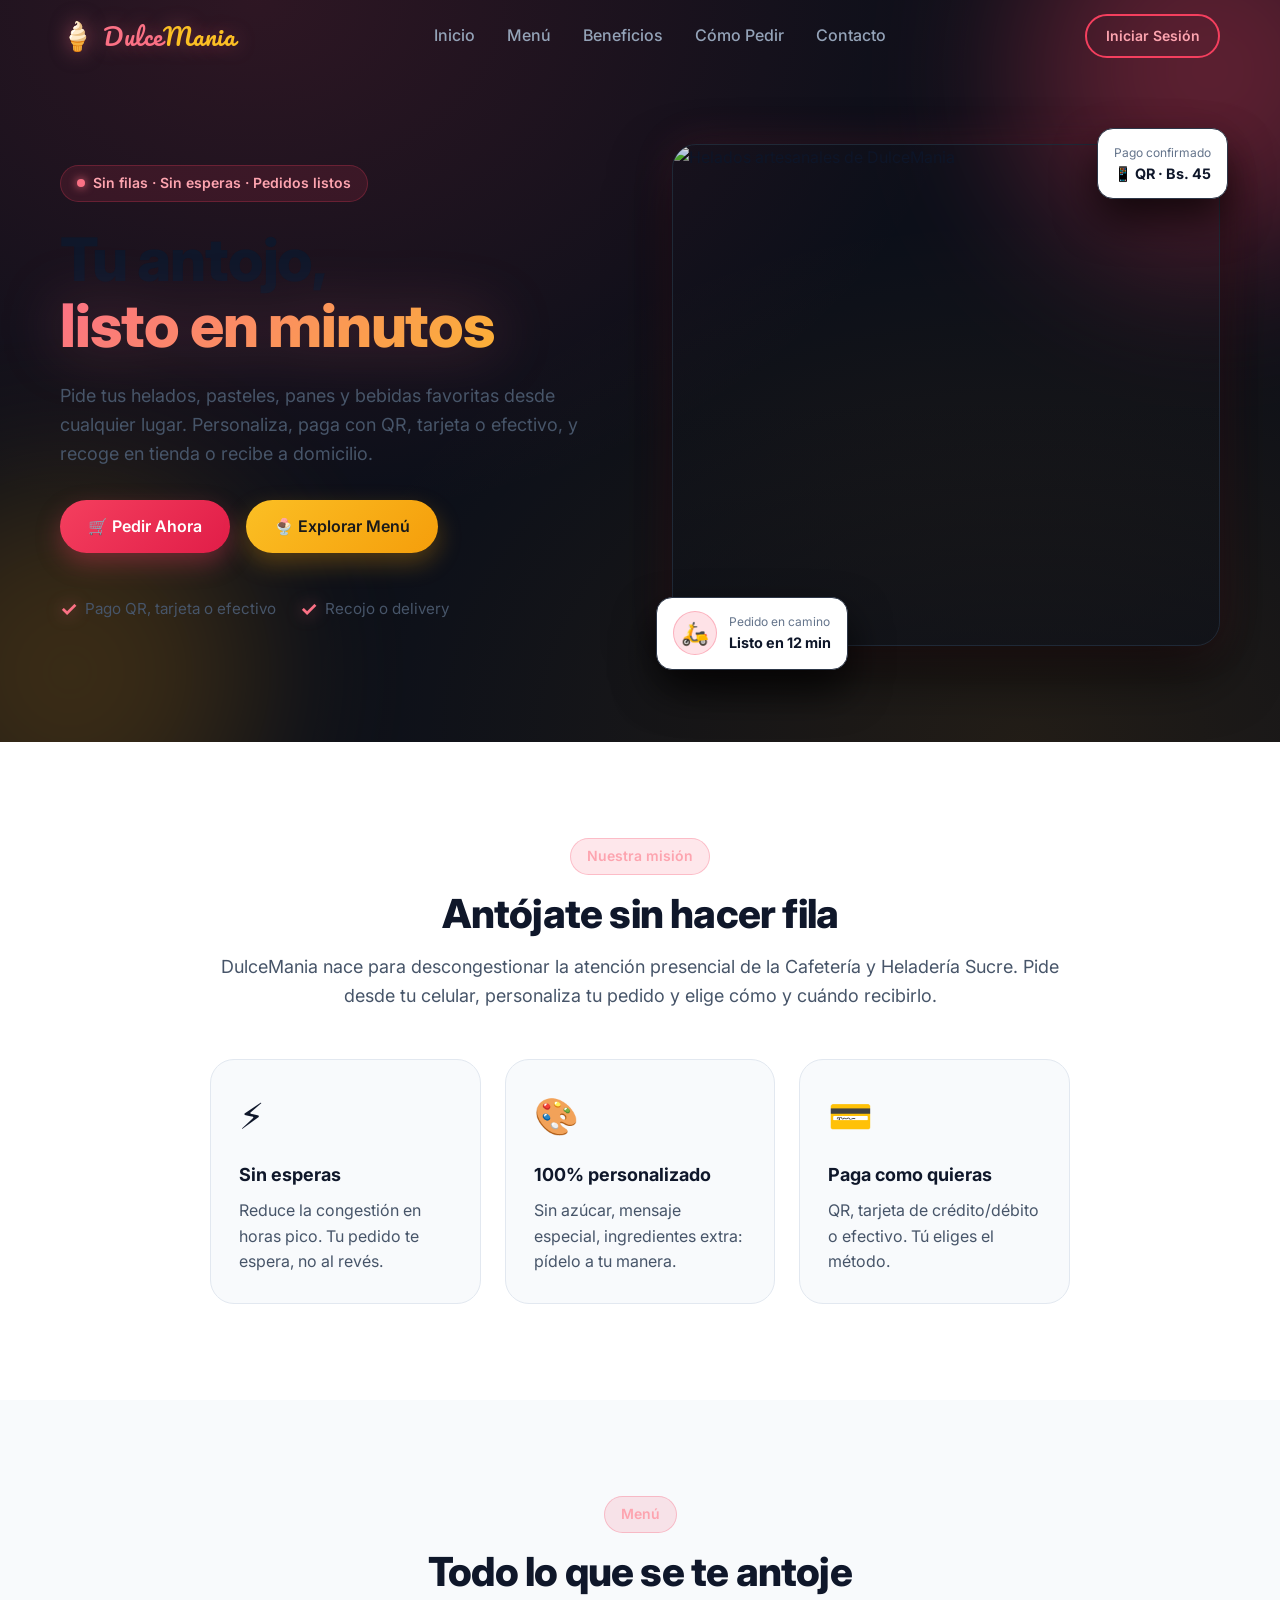
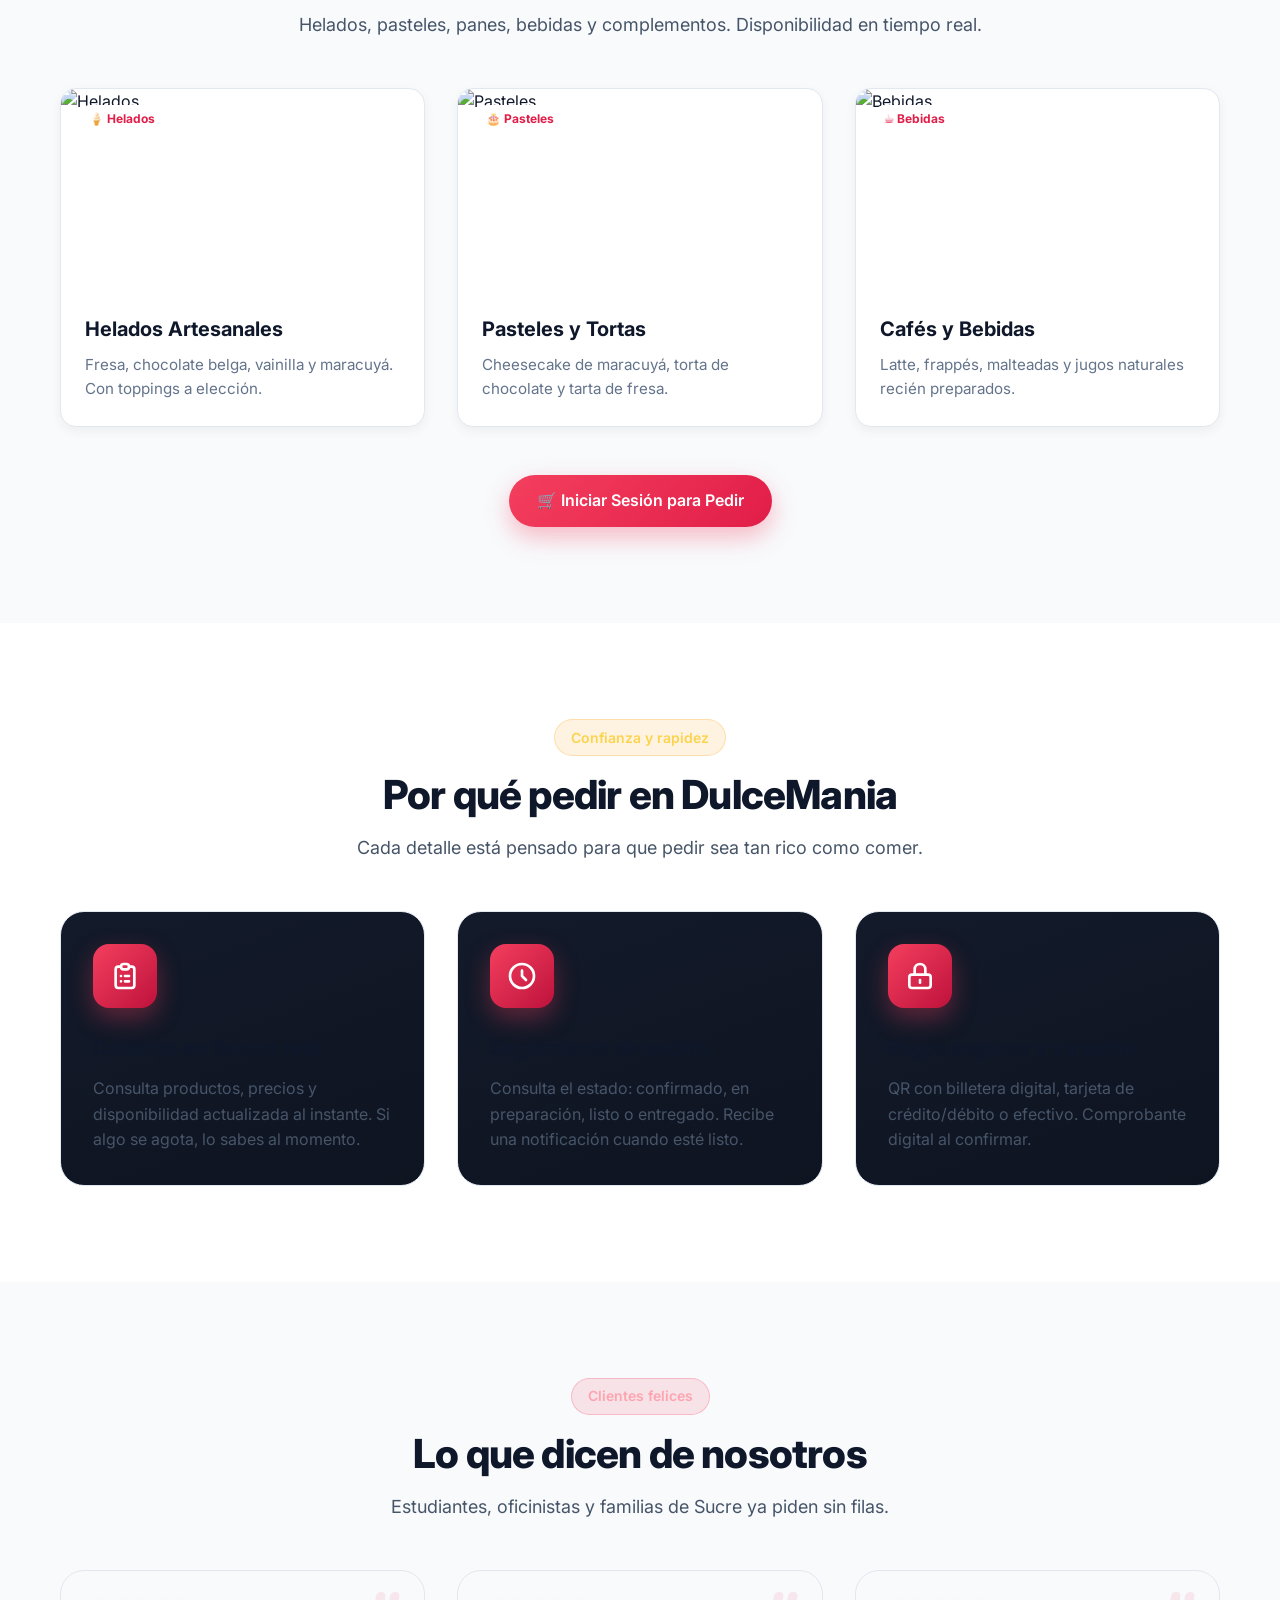
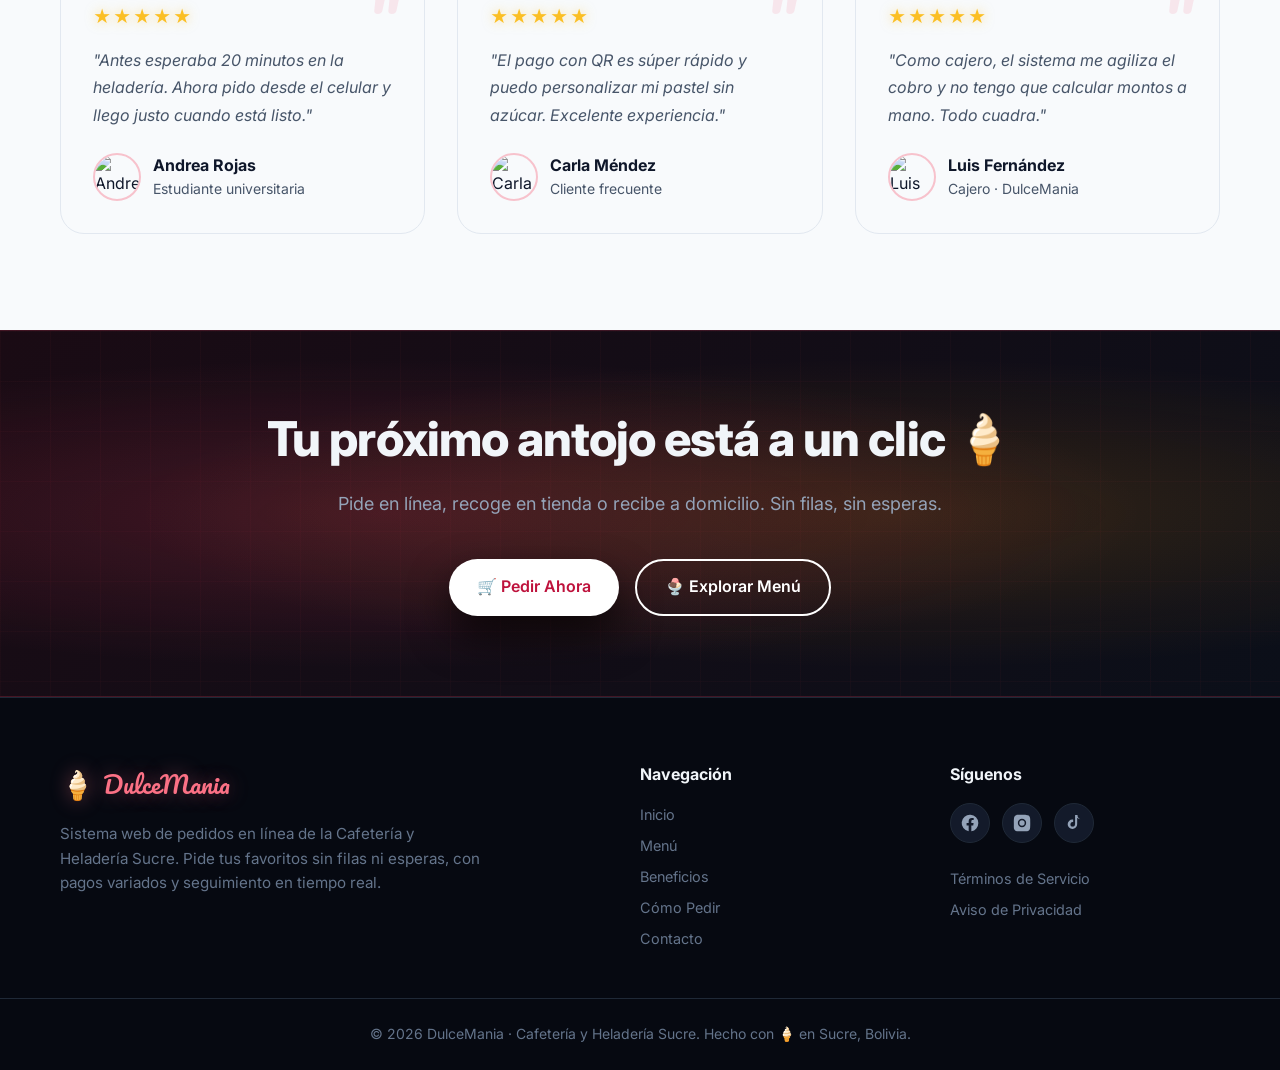
==== commit 87862d96: "Fix: Forzar colores y contrastes correctos en la landing" ====
--- a/index.html
+++ b/index.html
@@ -4,10 +4,6 @@
   <meta charset="UTF-8" />
   <meta name="viewport" content="width=device-width, initial-scale=1.0" />
   <meta name="description" content="DulceMania — Sistema web de pedidos en línea de la Cafetería y Heladería Sucre. Ordena helados, pasteles, panes y bebidas sin esperas." />
-  <meta name="theme-color" content="#e11d48" />
-  <meta property="og:title" content="DulceMania 🍦 — Pedidos en línea" />
-  <meta property="og:description" content="Ordena tus favoritos sin filas. Recoge en tienda o pide a domicilio." />
-  <meta property="og:type" content="website" />
   <title>DulceMania 🍦 — Pedidos en línea | Cafetería y Heladería Sucre</title>
   
   <link rel="icon" type="image/svg+xml" href="/assets/favicon.svg" />
@@ -15,10 +11,36 @@
   <link rel="preconnect" href="https://fonts.gstatic.com" crossorigin />
   <link href="https://fonts.googleapis.com/css2?family=Inter:wght@300;400;500;600;700;800;900&family=Pacifico&display=swap" rel="stylesheet" />
   
+  <!-- Cargamos el CSS base, pero lo sobreescribiremos con el bloque de abajo -->
   <link rel="stylesheet" href="/css/styles.css" />
   <link rel="stylesheet" href="/css/responsive.css" />
+
   <style>
-    html, body { background-color: #fff; } /* Landing es clara, el dashboard es oscuro */
+    /* ============================================
+       FORZAR TEMA CLARO EN LA LANDING Y ARREGLAR CONTRASTES
+       ============================================ */
+    html, body { background-color: #ffffff !important; color: #0f172a !important; }
+
+    /* Forzar que las tarjetas tengan fondo blanco y texto oscuro */
+    .value-card, .feature-card, .testimonial-card {
+      background-color: #f8fafc !important; /* Gris muy claro */
+      color: #0f172a !important;
+      border: 1px solid #e2e8f0 !important;
+    }
+    
+    .value-card h3, .feature-card h3, .testimonial-card__name {
+      color: #0f172a !important;
+    }
+    
+    .value-card p, .feature-card p, .testimonial-card blockquote, .testimonial-card__role {
+      color: #475569 !important;
+    }
+
+    /* Asegurar que los iconos del feature-card se vean bien */
+    .feature-card__icon {
+      background-color: #f43f5e !important;
+      color: #ffffff !important;
+    }
   </style>
 </head>
 <body>
@@ -41,7 +63,6 @@
         <li><a href="#contacto">Contacto</a></li>
       </ul>
 
-      <!-- Aquí JS inyectará los botones de Login/Panel -->
       <div class="navbar__actions" id="navActions">
         <a href="/login.html" class="btn btn--outline btn--sm">Iniciar Sesión</a>
       </div>
@@ -79,12 +100,12 @@
             Sin filas · Sin esperas · Pedidos listos
           </span>
 
-          <h1 class="hero__title">
+          <h1 class="hero__title" style="color: #0f172a;">
             Tu antojo,
             <span class="hero__title-accent">listo en minutos</span>
           </h1>
 
-          <p class="hero__subtitle">
+          <p class="hero__subtitle" style="color: #475569;">
             Pide tus helados, pasteles, panes y bebidas favoritas desde cualquier lugar. 
             Personaliza, paga con QR, tarjeta o efectivo, y recoge en tienda o recibe a domicilio.
           </p>
@@ -94,7 +115,7 @@
             <a href="#menu" class="btn btn--accent">🍨 Explorar Menú</a>
           </div>
 
-          <ul class="hero__checks">
+          <ul class="hero__checks" style="color: #475569;">
             <li><span class="check">✓</span> Pago QR, tarjeta o efectivo</li>
             <li><span class="check">✓</span> Recojo o delivery</li>
           </ul>
@@ -105,28 +126,28 @@
             <img src="https://images.unsplash.com/photo-1567206563064-6f60f40a2b57?auto=format&fit=crop&w=900&q=80" alt="Helados artesanales de DulceMania" loading="eager" />
           </div>
 
-          <div class="hero__card hero__card--bottom">
+          <div class="hero__card hero__card--bottom" style="background: #fff; color: #0f172a;">
             <div class="hero__card-icon">🛵</div>
             <div>
-              <p class="hero__card-label">Pedido en camino</p>
-              <p class="hero__card-value">Listo en 12 min</p>
+              <p class="hero__card-label" style="color: #64748b;">Pedido en camino</p>
+              <p class="hero__card-value" style="color: #0f172a;">Listo en 12 min</p>
             </div>
           </div>
 
-          <div class="hero__card hero__card--top animate-float">
-            <p class="hero__card-label">Pago confirmado</p>
-            <p class="hero__card-value">📱 QR · Bs. 45</p>
+          <div class="hero__card hero__card--top animate-float" style="background: #fff; color: #0f172a;">
+            <p class="hero__card-label" style="color: #64748b;">Pago confirmado</p>
+            <p class="hero__card-value" style="color: #0f172a;">📱 QR · Bs. 45</p>
           </div>
         </div>
       </div>
     </section>
 
     <!-- ============ PROPUESTA DE VALOR ============ -->
-    <section class="section value-prop">
+    <section class="section value-prop" style="background: #fff;">
       <div class="container container--narrow text-center">
         <span class="badge badge--solid">Nuestra misión</span>
-        <h2 class="section__title">Antójate sin hacer fila</h2>
-        <p class="section__subtitle">
+        <h2 class="section__title" style="color: #0f172a;">Antójate sin hacer fila</h2>
+        <p class="section__subtitle" style="color: #475569;">
           DulceMania nace para descongestionar la atención presencial de la Cafetería y Heladería Sucre. 
           Pide desde tu celular, personaliza tu pedido y elige cómo y cuándo recibirlo.
         </p>
@@ -152,19 +173,19 @@
     </section>
 
     <!-- ============ MENÚ (VISTA PREVIA) ============ -->
-    <section id="menu" class="section section--alt">
+    <section id="menu" class="section section--alt" style="background: #f8fafc;">
       <div class="container">
         <header class="section__header">
           <span class="badge badge--solid">Menú</span>
-          <h2 class="section__title">Todo lo que se te antoje</h2>
-          <p class="section__subtitle">
+          <h2 class="section__title" style="color: #0f172a;">Todo lo que se te antoje</h2>
+          <p class="section__subtitle" style="color: #475569;">
             Helados, pasteles, panes, bebidas y complementos. Disponibilidad en tiempo real.
           </p>
         </header>
 
         <div class="menu__grid" style="display: grid; grid-template-columns: repeat(auto-fit, minmax(280px, 1fr)); gap: 2rem;">
           <!-- Tarjeta 1 -->
-          <article class="service-card" style="background:#fff; border-radius:1rem; overflow:hidden; box-shadow:0 4px 12px rgba(0,0,0,0.05);">
+          <article class="service-card" style="background:#fff; border-radius:1rem; overflow:hidden; box-shadow:0 4px 12px rgba(0,0,0,0.05); border: 1px solid #e2e8f0;">
             <div class="service-card__media" style="height:200px; overflow:hidden; position:relative;">
               <img src="https://images.unsplash.com/photo-1497034825429-c343d7c6a68f?auto=format&fit=crop&w=600&q=80" alt="Helados" style="width:100%; height:100%; object-fit:cover;" />
               <span class="service-card__tag" style="position:absolute; top:1rem; left:1rem; background:#fff; padding:0.25rem 0.75rem; border-radius:99px; font-size:0.75rem; font-weight:700; color:#e11d48;">🍦 Helados</span>
@@ -176,7 +197,7 @@
           </article>
 
           <!-- Tarjeta 2 -->
-          <article class="service-card" style="background:#fff; border-radius:1rem; overflow:hidden; box-shadow:0 4px 12px rgba(0,0,0,0.05);">
+          <article class="service-card" style="background:#fff; border-radius:1rem; overflow:hidden; box-shadow:0 4px 12px rgba(0,0,0,0.05); border: 1px solid #e2e8f0;">
             <div class="service-card__media" style="height:200px; overflow:hidden; position:relative;">
               <img src="https://images.unsplash.com/photo-1578985545062-69928b1d9587?auto=format&fit=crop&w=600&q=80" alt="Pasteles" style="width:100%; height:100%; object-fit:cover;" />
               <span class="service-card__tag" style="position:absolute; top:1rem; left:1rem; background:#fff; padding:0.25rem 0.75rem; border-radius:99px; font-size:0.75rem; font-weight:700; color:#e11d48;">🎂 Pasteles</span>
@@ -188,7 +209,7 @@
           </article>
 
           <!-- Tarjeta 3 -->
-          <article class="service-card" style="background:#fff; border-radius:1rem; overflow:hidden; box-shadow:0 4px 12px rgba(0,0,0,0.05);">
+          <article class="service-card" style="background:#fff; border-radius:1rem; overflow:hidden; box-shadow:0 4px 12px rgba(0,0,0,0.05); border: 1px solid #e2e8f0;">
             <div class="service-card__media" style="height:200px; overflow:hidden; position:relative;">
               <img src="https://images.unsplash.com/photo-1461023058943-07fcbe16d735?auto=format&fit=crop&w=600&q=80" alt="Bebidas" style="width:100%; height:100%; object-fit:cover;" />
               <span class="service-card__tag" style="position:absolute; top:1rem; left:1rem; background:#fff; padding:0.25rem 0.75rem; border-radius:99px; font-size:0.75rem; font-weight:700; color:#e11d48;">☕ Bebidas</span>
@@ -207,12 +228,12 @@
     </section>
 
     <!-- ============ BENEFICIOS ============ -->
-    <section id="beneficios" class="section">
+    <section id="beneficios" class="section" style="background: #fff;">
       <div class="container">
         <header class="section__header">
           <span class="badge badge--accent">Confianza y rapidez</span>
-          <h2 class="section__title">Por qué pedir en DulceMania</h2>
-          <p class="section__subtitle">
+          <h2 class="section__title" style="color: #0f172a;">Por qué pedir en DulceMania</h2>
+          <p class="section__subtitle" style="color: #475569;">
             Cada detalle está pensado para que pedir sea tan rico como comer.
           </p>
         </header>
@@ -246,12 +267,12 @@
     </section>
 
     <!-- ============ TESTIMONIOS ============ -->
-    <section class="section section--alt">
+    <section class="section section--alt" style="background: #f8fafc;">
       <div class="container">
         <header class="section__header">
           <span class="badge badge--solid">Clientes felices</span>
-          <h2 class="section__title">Lo que dicen de nosotros</h2>
-          <p class="section__subtitle">
+          <h2 class="section__title" style="color: #0f172a;">Lo que dicen de nosotros</h2>
+          <p class="section__subtitle" style="color: #475569;">
             Estudiantes, oficinistas y familias de Sucre ya piden sin filas.
           </p>
         </header>
@@ -359,7 +380,6 @@
   </footer>
 
   <!-- ============ SCRIPTS ============ -->
-  <!-- Mantenemos esta estructura para que landing-auth.js siga funcionando -->
   <script src="/js/main.js"></script>
   <script src="https://cdn.jsdelivr.net/npm/@supabase/supabase-js@2"></script>
   <script src="/js/supabaseClient.js"></script>
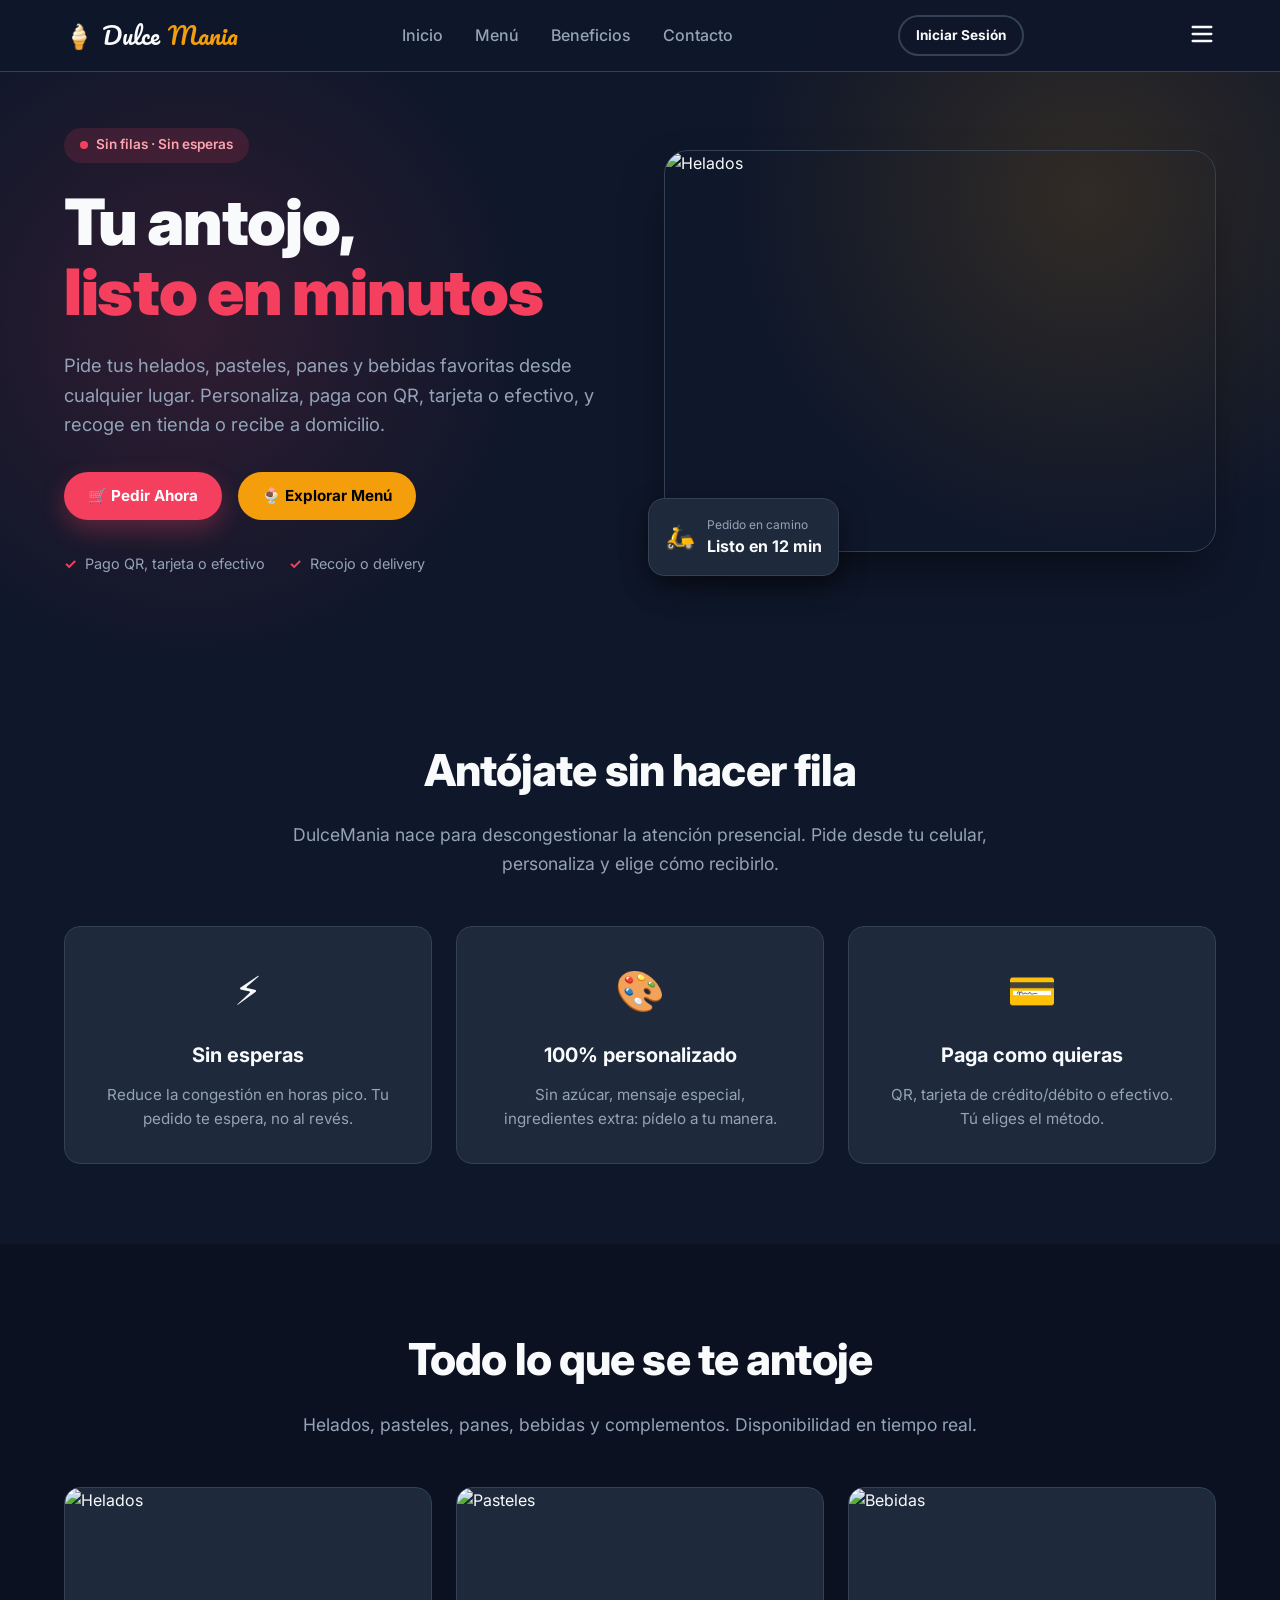
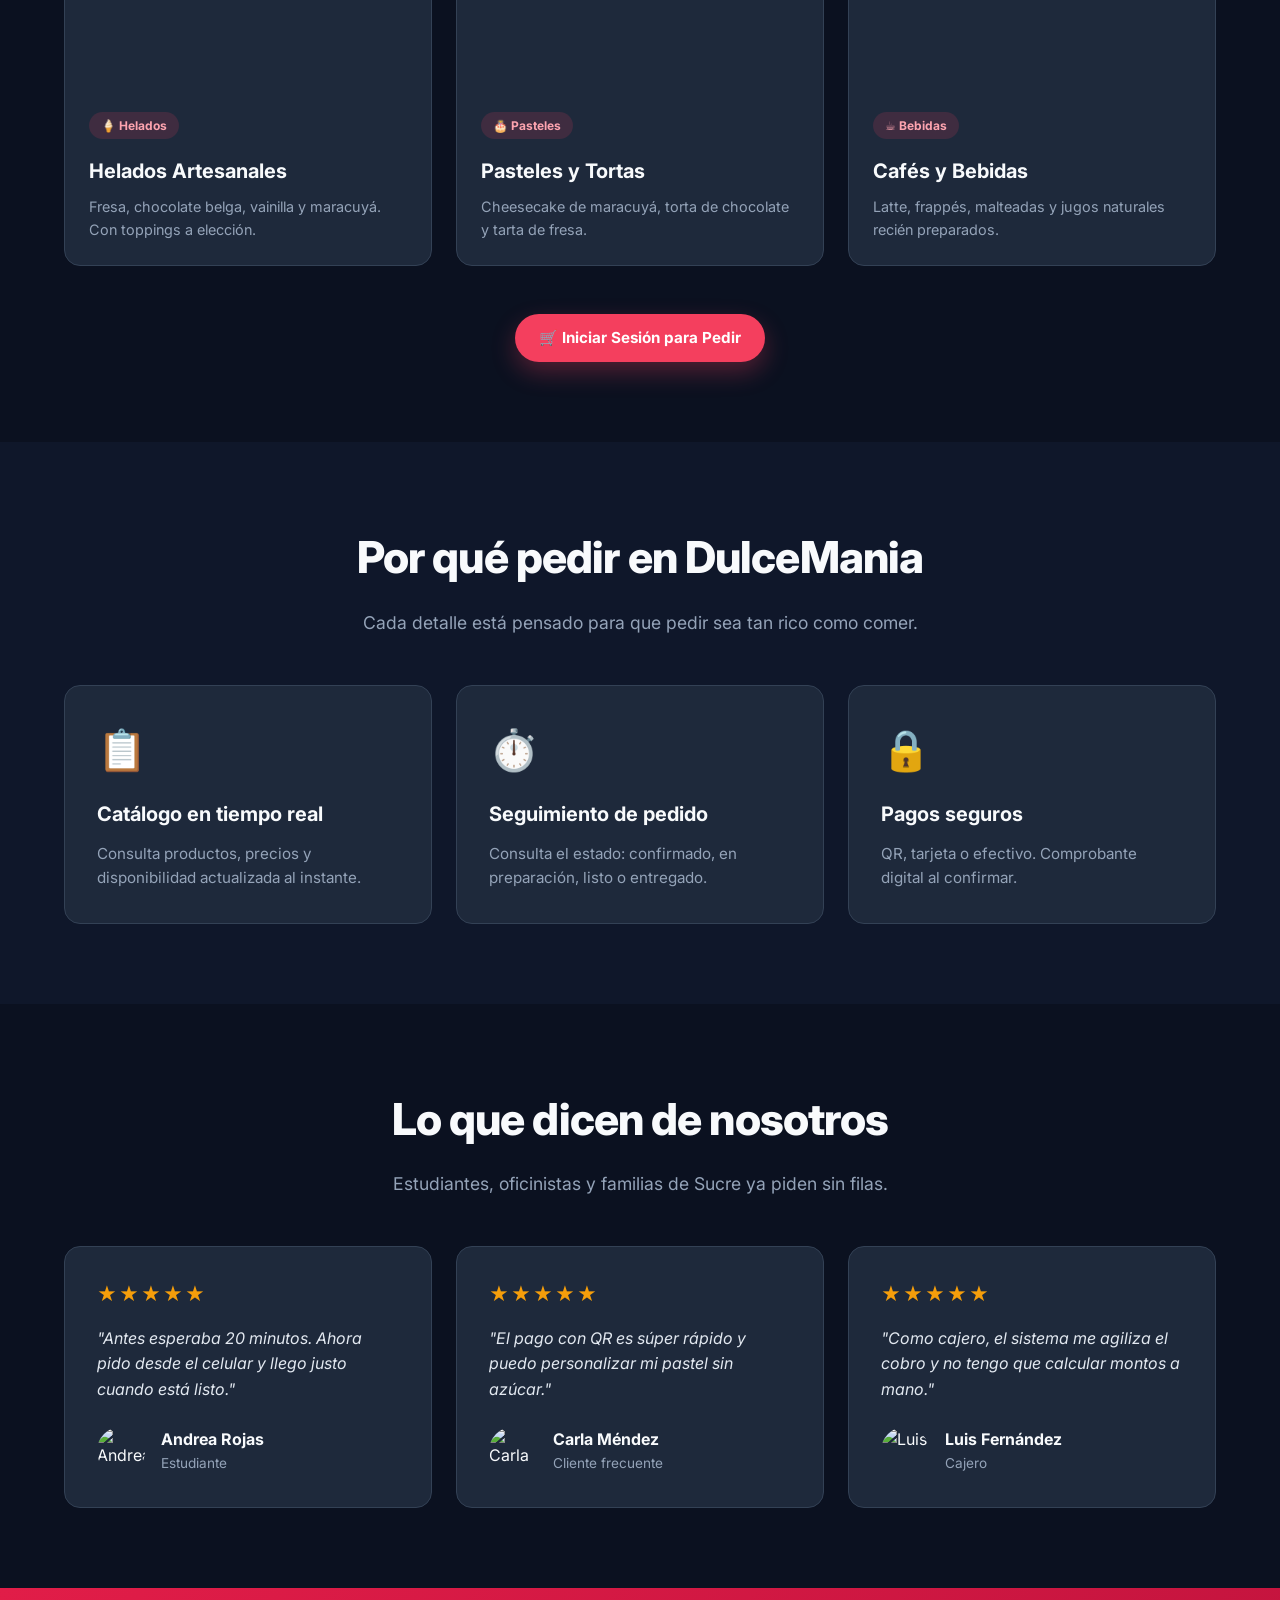
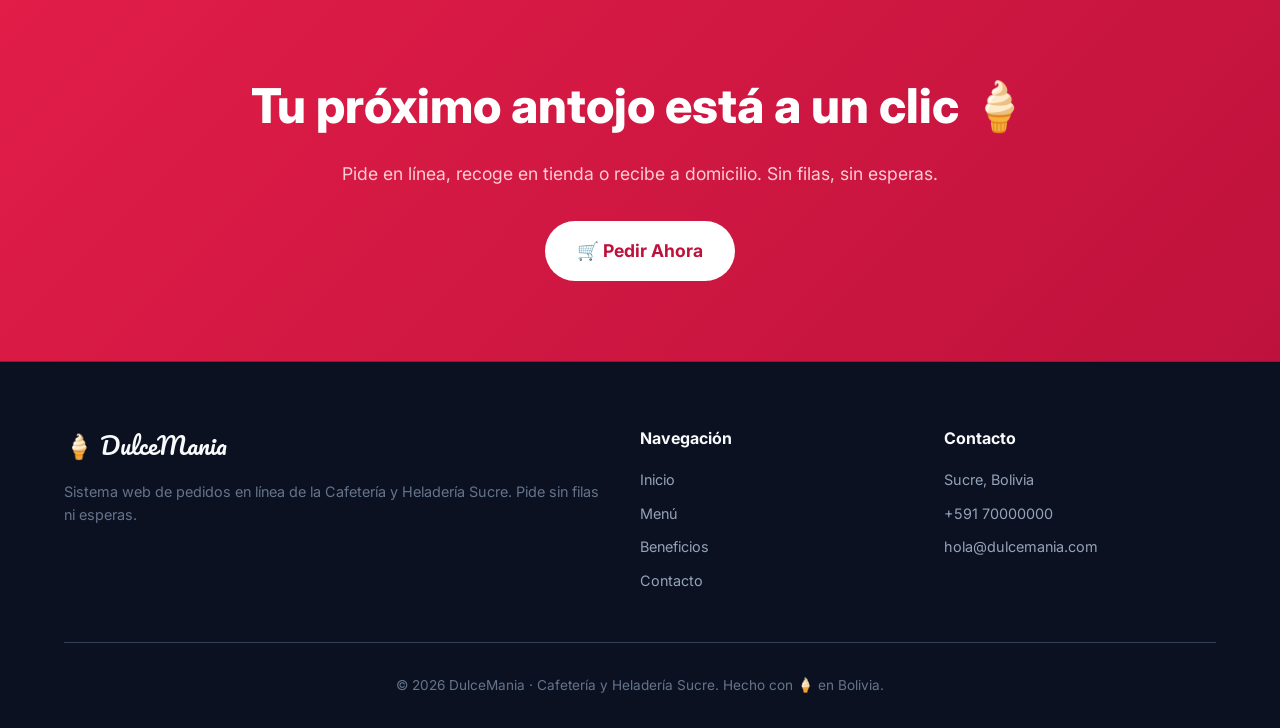
==== commit 7bc3efa5: "Fix total: Landing 100% modo oscuro con textos legibles" ====
--- a/index.html
+++ b/index.html
@@ -11,55 +11,295 @@
   <link rel="preconnect" href="https://fonts.gstatic.com" crossorigin />
   <link href="https://fonts.googleapis.com/css2?family=Inter:wght@300;400;500;600;700;800;900&family=Pacifico&display=swap" rel="stylesheet" />
   
-  <!-- Cargamos el CSS base, pero lo sobreescribiremos con el bloque de abajo -->
-  <link rel="stylesheet" href="/css/styles.css" />
-  <link rel="stylesheet" href="/css/responsive.css" />
-
   <style>
     /* ============================================
-       FORZAR TEMA CLARO EN LA LANDING Y ARREGLAR CONTRASTES
+       RESET Y ESTILOS BASE (MODO OSCURO FORZADO)
        ============================================ */
-    html, body { background-color: #ffffff !important; color: #0f172a !important; }
-
-    /* Forzar que las tarjetas tengan fondo blanco y texto oscuro */
-    .value-card, .feature-card, .testimonial-card {
-      background-color: #f8fafc !important; /* Gris muy claro */
-      color: #0f172a !important;
-      border: 1px solid #e2e8f0 !important;
-    }
-    
-    .value-card h3, .feature-card h3, .testimonial-card__name {
-      color: #0f172a !important;
-    }
-    
-    .value-card p, .feature-card p, .testimonial-card blockquote, .testimonial-card__role {
-      color: #475569 !important;
-    }
-
-    /* Asegurar que los iconos del feature-card se vean bien */
-    .feature-card__icon {
-      background-color: #f43f5e !important;
-      color: #ffffff !important;
-    }
+    * { margin: 0; padding: 0; box-sizing: border-box; }
+    
+    html, body {
+      background-color: #0f172a !important; /* Fondo oscuro principal */
+      color: #f8fafc !important; /* Texto blanco por defecto */
+      font-family: 'Inter', system-ui, sans-serif;
+      line-height: 1.6;
+      overflow-x: hidden;
+    }
+
+    a { text-decoration: none; color: inherit; }
+    ul { list-style: none; }
+    img { max-width: 100%; display: block; }
+
+    /* ============================================
+       NAVBAR
+       ============================================ */
+    .navbar {
+      position: fixed;
+      top: 0; left: 0; right: 0;
+      z-index: 100;
+      background: rgba(15, 23, 42, 0.95);
+      backdrop-filter: blur(12px);
+      border-bottom: 1px solid #334155;
+      height: 72px;
+      display: flex;
+      align-items: center;
+    }
+    .navbar__container {
+      max-width: 1200px;
+      margin: 0 auto;
+      padding: 0 1.5rem;
+      width: 100%;
+      display: flex;
+      justify-content: space-between;
+      align-items: center;
+    }
+    .navbar__brand {
+      display: flex;
+      align-items: center;
+      gap: 0.5rem;
+      font-family: 'Pacifico', cursive;
+      font-size: 1.5rem;
+      color: #f8fafc;
+    }
+    .navbar__brand-accent { color: #f59e0b; }
+    
+    .navbar__menu { display: none; gap: 2rem; }
+    .navbar__menu a { color: #94a3b8; font-weight: 500; transition: color 0.2s; }
+    .navbar__menu a:hover { color: #f8fafc; }
+    
+    .navbar__actions { display: none; gap: 1rem; align-items: center; }
+    
+    .btn {
+      display: inline-flex;
+      align-items: center;
+      justify-content: center;
+      padding: 0.75rem 1.5rem;
+      border-radius: 99px;
+      font-weight: 700;
+      font-size: 0.95rem;
+      transition: all 0.2s;
+      cursor: pointer;
+      border: none;
+    }
+    .btn--primary { background: #f43f5e; color: #fff; box-shadow: 0 10px 25px rgba(244,63,94,0.3); }
+    .btn--primary:hover { background: #e11d48; transform: translateY(-2px); }
+    .btn--outline { border: 2px solid #334155; color: #f8fafc; background: transparent; }
+    .btn--outline:hover { background: #334155; }
+    .btn--accent { background: #f59e0b; color: #000; }
+    .btn--accent:hover { background: #d97706; transform: translateY(-2px); }
+    .btn--sm { padding: 0.5rem 1rem; font-size: 0.85rem; }
+
+    /* ============================================
+       HERO
+       ============================================ */
+    .hero {
+      padding: 8rem 0 5rem;
+      background: radial-gradient(circle at 15% 50%, rgba(244, 63, 94, 0.15), transparent 30%),
+                  radial-gradient(circle at 85% 30%, rgba(245, 158, 11, 0.15), transparent 30%);
+    }
+    .hero__grid {
+      max-width: 1200px;
+      margin: 0 auto;
+      padding: 0 1.5rem;
+      display: grid;
+      gap: 3rem;
+      align-items: center;
+    }
+    .badge {
+      display: inline-flex;
+      align-items: center;
+      gap: 0.5rem;
+      padding: 0.4rem 1rem;
+      border-radius: 99px;
+      background: rgba(244, 63, 94, 0.15);
+      color: #fda4af;
+      font-size: 0.85rem;
+      font-weight: 600;
+      margin-bottom: 1.5rem;
+    }
+    .badge__dot {
+      width: 8px; height: 8px;
+      background: #f43f5e;
+      border-radius: 50%;
+      animation: pulse 2s infinite;
+    }
+    @keyframes pulse { 0%, 100% { opacity: 1; } 50% { opacity: 0.5; } }
+
+    .hero__title {
+      font-size: clamp(2.5rem, 5vw, 4rem);
+      font-weight: 900;
+      line-height: 1.1;
+      letter-spacing: -0.02em;
+      margin-bottom: 1.5rem;
+    }
+    .hero__title-accent { display: block; color: #f43f5e; }
+    .hero__subtitle {
+      font-size: 1.15rem;
+      color: #94a3b8;
+      max-width: 540px;
+      margin-bottom: 2rem;
+    }
+    .hero__ctas { display: flex; gap: 1rem; flex-wrap: wrap; margin-bottom: 2rem; }
+    .hero__checks { display: flex; gap: 1.5rem; flex-wrap: wrap; font-size: 0.9rem; color: #94a3b8; }
+    .hero__checks .check { color: #f43f5e; font-weight: bold; margin-right: 0.25rem; }
+
+    .hero__media { position: relative; }
+    .hero__image-wrapper {
+      border-radius: 1.5rem;
+      overflow: hidden;
+      box-shadow: 0 25px 50px -12px rgba(0,0,0,0.5);
+      border: 1px solid #334155;
+    }
+    .hero__image-wrapper img { width: 100%; height: 400px; object-fit: cover; }
+    
+    .hero__card {
+      position: absolute;
+      background: #1e293b;
+      border: 1px solid #334155;
+      padding: 1rem;
+      border-radius: 1rem;
+      box-shadow: 0 10px 25px rgba(0,0,0,0.5);
+    }
+    .hero__card--bottom { bottom: -1.5rem; left: -1rem; display: flex; align-items: center; gap: 0.75rem; }
+    .hero__card--top { top: -1rem; right: -0.5rem; }
+    .hero__card-label { font-size: 0.75rem; color: #94a3b8; }
+    .hero__card-value { font-weight: 700; color: #f8fafc; }
+
+    /* ============================================
+       SECCIONES GENERALES
+       ============================================ */
+    .section { padding: 5rem 0; }
+    .section--dark { background: #0b1120; }
+    .container { max-width: 1200px; margin: 0 auto; padding: 0 1.5rem; }
+    .text-center { text-align: center; }
+    
+    .section__title {
+      font-size: clamp(2rem, 4vw, 2.75rem);
+      font-weight: 800;
+      color: #f8fafc;
+      margin-bottom: 1rem;
+      letter-spacing: -0.02em;
+    }
+    .section__subtitle {
+      font-size: 1.1rem;
+      color: #94a3b8;
+      max-width: 700px;
+      margin: 0 auto 3rem;
+    }
+
+    /* Grids */
+    .grid-3 {
+      display: grid;
+      grid-template-columns: 1fr;
+      gap: 1.5rem;
+    }
+    @media (min-width: 768px) { .grid-3 { grid-template-columns: repeat(3, 1fr); } }
+
+    /* Tarjetas genéricas (Value, Feature, Testimonial) */
+    .card {
+      background: #1e293b;
+      border: 1px solid #334155;
+      border-radius: 1rem;
+      padding: 2rem;
+      transition: transform 0.2s, border-color 0.2s;
+    }
+    .card:hover { border-color: #f43f5e; transform: translateY(-4px); }
+    .card h3 { font-size: 1.25rem; font-weight: 700; color: #f8fafc; margin-bottom: 0.75rem; }
+    .card p { color: #94a3b8; font-size: 0.95rem; }
+    .card__icon { font-size: 2.5rem; margin-bottom: 1rem; }
+
+    /* Tarjetas de Menú (Landing preview) */
+    .menu-card {
+      background: #1e293b;
+      border: 1px solid #334155;
+      border-radius: 1rem;
+      overflow: hidden;
+      transition: transform 0.2s;
+    }
+    .menu-card:hover { transform: translateY(-5px); }
+    .menu-card__img { height: 200px; width: 100%; object-fit: cover; }
+    .menu-card__body { padding: 1.5rem; }
+    .menu-card__tag {
+      display: inline-block;
+      background: rgba(244, 63, 94, 0.15);
+      color: #fda4af;
+      padding: 0.25rem 0.75rem;
+      border-radius: 99px;
+      font-size: 0.75rem;
+      font-weight: 700;
+      margin-bottom: 1rem;
+    }
+    .menu-card h3 { font-size: 1.25rem; font-weight: 700; color: #f8fafc; margin-bottom: 0.5rem; }
+    .menu-card p { color: #94a3b8; font-size: 0.9rem; }
+
+    /* Testimonios */
+    .testimonial-card { background: #1e293b; border: 1px solid #334155; border-radius: 1rem; padding: 2rem; }
+    .testimonial-card__stars { color: #f59e0b; font-size: 1.2rem; margin-bottom: 1rem; letter-spacing: 2px; }
+    .testimonial-card blockquote { font-style: italic; color: #e2e8f0; margin-bottom: 1.5rem; line-height: 1.6; }
+    .testimonial-card figcaption { display: flex; align-items: center; gap: 1rem; }
+    .testimonial-card figcaption img { width: 48px; height: 48px; border-radius: 50%; object-fit: cover; }
+    .testimonial-card__name { font-weight: 700; color: #f8fafc; }
+    .testimonial-card__role { font-size: 0.85rem; color: #94a3b8; }
+
+    /* CTA Banner */
+    .cta-banner {
+      background: linear-gradient(135deg, #e11d48, #be123c);
+      padding: 5rem 1.5rem;
+      text-align: center;
+    }
+    .cta-banner h2 { font-size: clamp(2rem, 4vw, 3rem); font-weight: 800; color: #fff; margin-bottom: 1rem; }
+    .cta-banner p { color: #fecdd3; font-size: 1.1rem; margin-bottom: 2rem; }
+    .cta-banner .btn--white { background: #fff; color: #be123c; padding: 1rem 2rem; font-size: 1.1rem; }
+    .cta-banner .btn--white:hover { background: #f8fafc; transform: translateY(-2px); }
+
+    /* Footer */
+    .footer { background: #0b1120; padding: 4rem 0 2rem; border-top: 1px solid #334155; }
+    .footer__grid { display: grid; gap: 2rem; grid-template-columns: 1fr; }
+    @media (min-width: 768px) { .footer__grid { grid-template-columns: 2fr 1fr 1fr; } }
+    .footer__brand-title { font-family: 'Pacifico', cursive; font-size: 1.5rem; color: #f8fafc; margin-bottom: 1rem; }
+    .footer__brand-text { color: #64748b; font-size: 0.9rem; }
+    .footer h4 { color: #f8fafc; font-weight: 700; margin-bottom: 1rem; }
+    .footer ul { display: flex; flex-direction: column; gap: 0.5rem; }
+    .footer ul a { color: #94a3b8; font-size: 0.9rem; transition: color 0.2s; }
+    .footer ul a:hover { color: #f43f5e; }
+    .footer__bottom { text-align: center; color: #64748b; font-size: 0.85rem; margin-top: 3rem; padding-top: 2rem; border-top: 1px solid #334155; }
+
+    /* Responsive Navbar */
+    @media (min-width: 1024px) {
+      .navbar__menu { display: flex; }
+      .navbar__actions { display: flex; }
+      .navbar__toggle { display: none; }
+      .hero__grid { grid-template-columns: 1fr 1fr; }
+    }
+    
+    .navbar__toggle { background: none; border: none; color: #f8fafc; cursor: pointer; display: block; }
+    
+    /* Mobile Menu (simplificado) */
+    #mobileMenu {
+      position: fixed; top: 72px; left: 0; right: 0; background: #1e293b;
+      padding: 1.5rem; border-bottom: 1px solid #334155; z-index: 99;
+    }
+    #mobileMenu ul { display: flex; flex-direction: column; gap: 1rem; }
+    #mobileMenu a { color: #f8fafc; font-weight: 600; }
+    .hidden { display: none !important; }
+    
+    /* Animaciones */
+    @keyframes float { 0%, 100% { transform: translateY(0); } 50% { transform: translateY(-10px); } }
+    .animate-float { animation: float 6s ease-in-out infinite; }
   </style>
 </head>
 <body>
 
   <!-- ============ NAVBAR ============ -->
-  <header id="navbar" class="navbar">
+  <header class="navbar">
     <nav class="navbar__container">
       <a href="#inicio" class="navbar__brand">
-        <span class="navbar__brand-icon">🍦</span>
-        <span class="navbar__brand-text">
-          Dulce<span class="navbar__brand-accent">Mania</span>
-        </span>
+        <span>🍦</span> Dulce<span class="navbar__brand-accent">Mania</span>
       </a>
 
       <ul class="navbar__menu">
         <li><a href="#inicio">Inicio</a></li>
         <li><a href="#menu">Menú</a></li>
         <li><a href="#beneficios">Beneficios</a></li>
-        <li><a href="#como-funciona">Cómo Pedir</a></li>
         <li><a href="#contacto">Contacto</a></li>
       </ul>
 
@@ -67,22 +307,19 @@
         <a href="/login.html" class="btn btn--outline btn--sm">Iniciar Sesión</a>
       </div>
 
-      <button id="menuBtn" class="navbar__toggle" aria-label="Abrir menú" aria-expanded="false">
-        <svg id="iconOpen" xmlns="http://www.w3.org/2000/svg" width="24" height="24" fill="none" viewBox="0 0 24 24" stroke="currentColor" stroke-width="2"><path stroke-linecap="round" stroke-linejoin="round" d="M4 6h16M4 12h16M4 18h16"/></svg>
-        <svg id="iconClose" class="hidden" xmlns="http://www.w3.org/2000/svg" width="24" height="24" fill="none" viewBox="0 0 24 24" stroke="currentColor" stroke-width="2"><path stroke-linecap="round" stroke-linejoin="round" d="M6 18L18 6M6 6l12 12"/></svg>
+      <button id="menuBtn" class="navbar__toggle">
+        <svg xmlns="http://www.w3.org/2000/svg" width="28" height="28" fill="none" viewBox="0 0 24 24" stroke="currentColor" stroke-width="2"><path stroke-linecap="round" stroke-linejoin="round" d="M4 6h16M4 12h16M4 18h16"/></svg>
       </button>
     </nav>
 
-    <div id="mobileMenu" class="mobile-menu hidden">
-      <ul class="mobile-menu__list">
+    <!-- Menú Móvil -->
+    <div id="mobileMenu" class="hidden">
+      <ul>
         <li><a href="#inicio">Inicio</a></li>
         <li><a href="#menu">Menú</a></li>
         <li><a href="#beneficios">Beneficios</a></li>
-        <li><a href="#como-funciona">Cómo Pedir</a></li>
         <li><a href="#contacto">Contacto</a></li>
-        <li class="mobile-menu__cta-group" id="mobileCtaGroup">
-          <a href="/login.html" class="btn btn--outline btn--block">Iniciar Sesión</a>
-        </li>
+        <li id="mobileCtaGroup"><a href="/login.html" class="btn btn--primary" style="width:100%;">Iniciar Sesión</a></li>
       </ul>
     </div>
   </header>
@@ -90,81 +327,62 @@
   <main>
     <!-- ============ HERO ============ -->
     <section id="inicio" class="hero">
-      <div class="hero__blob hero__blob--1"></div>
-      <div class="hero__blob hero__blob--2"></div>
-
-      <div class="container hero__grid">
-        <div class="hero__content animate-slide-up">
-          <span class="badge">
-            <span class="badge__dot"></span>
-            Sin filas · Sin esperas · Pedidos listos
-          </span>
-
-          <h1 class="hero__title" style="color: #0f172a;">
+      <div class="hero__grid">
+        <div class="hero__content">
+          <span class="badge"><span class="badge__dot"></span> Sin filas · Sin esperas</span>
+          <h1 class="hero__title">
             Tu antojo,
             <span class="hero__title-accent">listo en minutos</span>
           </h1>
-
-          <p class="hero__subtitle" style="color: #475569;">
+          <p class="hero__subtitle">
             Pide tus helados, pasteles, panes y bebidas favoritas desde cualquier lugar. 
             Personaliza, paga con QR, tarjeta o efectivo, y recoge en tienda o recibe a domicilio.
           </p>
-
           <div class="hero__ctas">
             <a href="/login.html" class="btn btn--primary" id="ctaBannerLogin">🛒 Pedir Ahora</a>
             <a href="#menu" class="btn btn--accent">🍨 Explorar Menú</a>
           </div>
-
-          <ul class="hero__checks" style="color: #475569;">
+          <ul class="hero__checks">
             <li><span class="check">✓</span> Pago QR, tarjeta o efectivo</li>
             <li><span class="check">✓</span> Recojo o delivery</li>
           </ul>
         </div>
 
-        <div class="hero__media animate-fade-in">
+        <div class="hero__media">
           <div class="hero__image-wrapper animate-float">
-            <img src="https://images.unsplash.com/photo-1567206563064-6f60f40a2b57?auto=format&fit=crop&w=900&q=80" alt="Helados artesanales de DulceMania" loading="eager" />
+            <img src="https://images.unsplash.com/photo-1567206563064-6f60f40a2b57?auto=format&fit=crop&w=900&q=80" alt="Helados" />
           </div>
-
-          <div class="hero__card hero__card--bottom" style="background: #fff; color: #0f172a;">
-            <div class="hero__card-icon">🛵</div>
+          <div class="hero__card hero__card--bottom">
+            <span style="font-size:1.5rem;">🛵</span>
             <div>
-              <p class="hero__card-label" style="color: #64748b;">Pedido en camino</p>
-              <p class="hero__card-value" style="color: #0f172a;">Listo en 12 min</p>
+              <div class="hero__card-label">Pedido en camino</div>
+              <div class="hero__card-value">Listo en 12 min</div>
             </div>
           </div>
-
-          <div class="hero__card hero__card--top animate-float" style="background: #fff; color: #0f172a;">
-            <p class="hero__card-label" style="color: #64748b;">Pago confirmado</p>
-            <p class="hero__card-value" style="color: #0f172a;">📱 QR · Bs. 45</p>
-          </div>
         </div>
       </div>
     </section>
 
-    <!-- ============ PROPUESTA DE VALOR ============ -->
-    <section class="section value-prop" style="background: #fff;">
-      <div class="container container--narrow text-center">
-        <span class="badge badge--solid">Nuestra misión</span>
-        <h2 class="section__title" style="color: #0f172a;">Antójate sin hacer fila</h2>
-        <p class="section__subtitle" style="color: #475569;">
-          DulceMania nace para descongestionar la atención presencial de la Cafetería y Heladería Sucre. 
-          Pide desde tu celular, personaliza tu pedido y elige cómo y cuándo recibirlo.
+    <!-- ============ PROPUESTA ============ -->
+    <section class="section">
+      <div class="container text-center">
+        <h2 class="section__title">Antójate sin hacer fila</h2>
+        <p class="section__subtitle">
+          DulceMania nace para descongestionar la atención presencial. Pide desde tu celular, personaliza y elige cómo recibirlo.
         </p>
-
-        <div class="value-prop__grid">
-          <article class="value-card">
-            <div class="value-card__icon">⚡</div>
+        <div class="grid-3">
+          <article class="card">
+            <div class="card__icon">⚡</div>
             <h3>Sin esperas</h3>
             <p>Reduce la congestión en horas pico. Tu pedido te espera, no al revés.</p>
           </article>
-          <article class="value-card">
-            <div class="value-card__icon">🎨</div>
+          <article class="card">
+            <div class="card__icon">🎨</div>
             <h3>100% personalizado</h3>
             <p>Sin azúcar, mensaje especial, ingredientes extra: pídelo a tu manera.</p>
           </article>
-          <article class="value-card">
-            <div class="value-card__icon">💳</div>
+          <article class="card">
+            <div class="card__icon">💳</div>
             <h3>Paga como quieras</h3>
             <p>QR, tarjeta de crédito/débito o efectivo. Tú eliges el método.</p>
           </article>
@@ -172,144 +390,110 @@
       </div>
     </section>
 
-    <!-- ============ MENÚ (VISTA PREVIA) ============ -->
-    <section id="menu" class="section section--alt" style="background: #f8fafc;">
+    <!-- ============ MENÚ ============ -->
+    <section id="menu" class="section section--dark">
       <div class="container">
-        <header class="section__header">
-          <span class="badge badge--solid">Menú</span>
-          <h2 class="section__title" style="color: #0f172a;">Todo lo que se te antoje</h2>
-          <p class="section__subtitle" style="color: #475569;">
-            Helados, pasteles, panes, bebidas y complementos. Disponibilidad en tiempo real.
-          </p>
-        </header>
-
-        <div class="menu__grid" style="display: grid; grid-template-columns: repeat(auto-fit, minmax(280px, 1fr)); gap: 2rem;">
-          <!-- Tarjeta 1 -->
-          <article class="service-card" style="background:#fff; border-radius:1rem; overflow:hidden; box-shadow:0 4px 12px rgba(0,0,0,0.05); border: 1px solid #e2e8f0;">
-            <div class="service-card__media" style="height:200px; overflow:hidden; position:relative;">
-              <img src="https://images.unsplash.com/photo-1497034825429-c343d7c6a68f?auto=format&fit=crop&w=600&q=80" alt="Helados" style="width:100%; height:100%; object-fit:cover;" />
-              <span class="service-card__tag" style="position:absolute; top:1rem; left:1rem; background:#fff; padding:0.25rem 0.75rem; border-radius:99px; font-size:0.75rem; font-weight:700; color:#e11d48;">🍦 Helados</span>
+        <div class="text-center">
+          <h2 class="section__title">Todo lo que se te antoje</h2>
+          <p class="section__subtitle">Helados, pasteles, panes, bebidas y complementos. Disponibilidad en tiempo real.</p>
+        </div>
+        <div class="grid-3">
+          <article class="menu-card">
+            <img src="https://images.unsplash.com/photo-1497034825429-c343d7c6a68f?auto=format&fit=crop&w=600&q=80" class="menu-card__img" alt="Helados">
+            <div class="menu-card__body">
+              <span class="menu-card__tag">🍦 Helados</span>
+              <h3>Helados Artesanales</h3>
+              <p>Fresa, chocolate belga, vainilla y maracuyá. Con toppings a elección.</p>
             </div>
-            <div style="padding:1.5rem;">
-              <h3 style="font-size:1.25rem; font-weight:700; color:#0f172a;">Helados Artesanales</h3>
-              <p style="margin-top:0.5rem; color:#64748b; font-size:0.95rem;">Fresa, chocolate belga, vainilla y maracuyá. Con toppings a elección.</p>
+          </article>
+          <article class="menu-card">
+            <img src="https://images.unsplash.com/photo-1578985545062-69928b1d9587?auto=format&fit=crop&w=600&q=80" class="menu-card__img" alt="Pasteles">
+            <div class="menu-card__body">
+              <span class="menu-card__tag">🎂 Pasteles</span>
+              <h3>Pasteles y Tortas</h3>
+              <p>Cheesecake de maracuyá, torta de chocolate y tarta de fresa.</p>
             </div>
           </article>
-
-          <!-- Tarjeta 2 -->
-          <article class="service-card" style="background:#fff; border-radius:1rem; overflow:hidden; box-shadow:0 4px 12px rgba(0,0,0,0.05); border: 1px solid #e2e8f0;">
-            <div class="service-card__media" style="height:200px; overflow:hidden; position:relative;">
-              <img src="https://images.unsplash.com/photo-1578985545062-69928b1d9587?auto=format&fit=crop&w=600&q=80" alt="Pasteles" style="width:100%; height:100%; object-fit:cover;" />
-              <span class="service-card__tag" style="position:absolute; top:1rem; left:1rem; background:#fff; padding:0.25rem 0.75rem; border-radius:99px; font-size:0.75rem; font-weight:700; color:#e11d48;">🎂 Pasteles</span>
+          <article class="menu-card">
+            <img src="https://images.unsplash.com/photo-1461023058943-07fcbe16d735?auto=format&fit=crop&w=600&q=80" class="menu-card__img" alt="Bebidas">
+            <div class="menu-card__body">
+              <span class="menu-card__tag">☕ Bebidas</span>
+              <h3>Cafés y Bebidas</h3>
+              <p>Latte, frappés, malteadas y jugos naturales recién preparados.</p>
             </div>
-            <div style="padding:1.5rem;">
-              <h3 style="font-size:1.25rem; font-weight:700; color:#0f172a;">Pasteles y Tortas</h3>
-              <p style="margin-top:0.5rem; color:#64748b; font-size:0.95rem;">Cheesecake de maracuyá, torta de chocolate y tarta de fresa.</p>
-            </div>
-          </article>
-
-          <!-- Tarjeta 3 -->
-          <article class="service-card" style="background:#fff; border-radius:1rem; overflow:hidden; box-shadow:0 4px 12px rgba(0,0,0,0.05); border: 1px solid #e2e8f0;">
-            <div class="service-card__media" style="height:200px; overflow:hidden; position:relative;">
-              <img src="https://images.unsplash.com/photo-1461023058943-07fcbe16d735?auto=format&fit=crop&w=600&q=80" alt="Bebidas" style="width:100%; height:100%; object-fit:cover;" />
-              <span class="service-card__tag" style="position:absolute; top:1rem; left:1rem; background:#fff; padding:0.25rem 0.75rem; border-radius:99px; font-size:0.75rem; font-weight:700; color:#e11d48;">☕ Bebidas</span>
-            </div>
-            <div style="padding:1.5rem;">
-              <h3 style="font-size:1.25rem; font-weight:700; color:#0f172a;">Cafés y Bebidas</h3>
-              <p style="margin-top:0.5rem; color:#64748b; font-size:0.95rem;">Latte, frappés, malteadas y jugos naturales recién preparados.</p>
-            </div>
-          </article>
-        </div>
-
-        <div style="text-align: center; margin-top: 3rem;">
+          </article>
+        </div>
+        <div class="text-center" style="margin-top: 3rem;">
           <a href="/login.html" class="btn btn--primary" id="ctaMenuLogin">🛒 Iniciar Sesión para Pedir</a>
         </div>
       </div>
     </section>
 
     <!-- ============ BENEFICIOS ============ -->
-    <section id="beneficios" class="section" style="background: #fff;">
+    <section id="beneficios" class="section">
       <div class="container">
-        <header class="section__header">
-          <span class="badge badge--accent">Confianza y rapidez</span>
-          <h2 class="section__title" style="color: #0f172a;">Por qué pedir en DulceMania</h2>
-          <p class="section__subtitle" style="color: #475569;">
-            Cada detalle está pensado para que pedir sea tan rico como comer.
-          </p>
-        </header>
-
-        <div class="features__grid">
-          <article class="feature-card">
-            <div class="feature-card__icon">
-              <svg xmlns="http://www.w3.org/2000/svg" width="32" height="32" fill="none" viewBox="0 0 24 24" stroke="currentColor" stroke-width="2"><path stroke-linecap="round" stroke-linejoin="round" d="M9 5H7a2 2 0 00-2 2v12a2 2 0 002 2h10a2 2 0 002-2V7a2 2 0 00-2-2h-2M9 5a2 2 0 002 2h2a2 2 0 002-2M9 5a2 2 0 012-2h2a2 2 0 012 2m-3 7h3m-3 4h3m-6-4h.01M9 16h.01"/></svg>
-            </div>
+        <div class="text-center">
+          <h2 class="section__title">Por qué pedir en DulceMania</h2>
+          <p class="section__subtitle">Cada detalle está pensado para que pedir sea tan rico como comer.</p>
+        </div>
+        <div class="grid-3">
+          <article class="card">
+            <div class="card__icon">📋</div>
             <h3>Catálogo en tiempo real</h3>
-            <p>Consulta productos, precios y disponibilidad actualizada al instante. Si algo se agota, lo sabes al momento.</p>
-          </article>
-
-          <article class="feature-card">
-            <div class="feature-card__icon">
-              <svg xmlns="http://www.w3.org/2000/svg" width="32" height="32" fill="none" viewBox="0 0 24 24" stroke="currentColor" stroke-width="2"><path stroke-linecap="round" stroke-linejoin="round" d="M12 8v4l3 3m6-3a9 9 0 11-18 0 9 9 0 0118 0z"/></svg>
-            </div>
+            <p>Consulta productos, precios y disponibilidad actualizada al instante.</p>
+          </article>
+          <article class="card">
+            <div class="card__icon">⏱️</div>
             <h3>Seguimiento de pedido</h3>
-            <p>Consulta el estado: confirmado, en preparación, listo o entregado. Recibe una notificación cuando esté listo.</p>
-          </article>
-
-          <article class="feature-card">
-            <div class="feature-card__icon">
-              <svg xmlns="http://www.w3.org/2000/svg" width="32" height="32" fill="none" viewBox="0 0 24 24" stroke="currentColor" stroke-width="2"><path stroke-linecap="round" stroke-linejoin="round" d="M12 15v2m-6 4h12a2 2 0 002-2v-6a2 2 0 00-2-2H6a2 2 0 00-2 2v6a2 2 0 002 2zm10-10V7a4 4 0 00-8 0v4h8z"/></svg>
-            </div>
-            <h3>Pagos seguros y variados</h3>
-            <p>QR con billetera digital, tarjeta de crédito/débito o efectivo. Comprobante digital al confirmar.</p>
+            <p>Consulta el estado: confirmado, en preparación, listo o entregado.</p>
+          </article>
+          <article class="card">
+            <div class="card__icon">🔒</div>
+            <h3>Pagos seguros</h3>
+            <p>QR, tarjeta o efectivo. Comprobante digital al confirmar.</p>
           </article>
         </div>
       </div>
     </section>
 
     <!-- ============ TESTIMONIOS ============ -->
-    <section class="section section--alt" style="background: #f8fafc;">
+    <section class="section section--dark">
       <div class="container">
-        <header class="section__header">
-          <span class="badge badge--solid">Clientes felices</span>
-          <h2 class="section__title" style="color: #0f172a;">Lo que dicen de nosotros</h2>
-          <p class="section__subtitle" style="color: #475569;">
-            Estudiantes, oficinistas y familias de Sucre ya piden sin filas.
-          </p>
-        </header>
-
-        <div class="testimonials__grid">
+        <div class="text-center">
+          <h2 class="section__title">Lo que dicen de nosotros</h2>
+          <p class="section__subtitle">Estudiantes, oficinistas y familias de Sucre ya piden sin filas.</p>
+        </div>
+        <div class="grid-3">
           <figure class="testimonial-card">
             <div class="testimonial-card__stars">★★★★★</div>
-            <blockquote>"Antes esperaba 20 minutos en la heladería. Ahora pido desde el celular y llego justo cuando está listo."</blockquote>
+            <blockquote>"Antes esperaba 20 minutos. Ahora pido desde el celular y llego justo cuando está listo."</blockquote>
             <figcaption>
-              <img src="https://i.pravatar.cc/100?img=5" alt="Andrea Rojas" loading="lazy" />
+              <img src="https://i.pravatar.cc/100?img=5" alt="Andrea">
               <div>
-                <p class="testimonial-card__name">Andrea Rojas</p>
-                <p class="testimonial-card__role">Estudiante universitaria</p>
+                <div class="testimonial-card__name">Andrea Rojas</div>
+                <div class="testimonial-card__role">Estudiante</div>
               </div>
             </figcaption>
           </figure>
-
           <figure class="testimonial-card">
             <div class="testimonial-card__stars">★★★★★</div>
-            <blockquote>"El pago con QR es súper rápido y puedo personalizar mi pastel sin azúcar. Excelente experiencia."</blockquote>
+            <blockquote>"El pago con QR es súper rápido y puedo personalizar mi pastel sin azúcar."</blockquote>
             <figcaption>
-              <img src="https://i.pravatar.cc/100?img=32" alt="Carla Méndez" loading="lazy" />
+              <img src="https://i.pravatar.cc/100?img=32" alt="Carla">
               <div>
-                <p class="testimonial-card__name">Carla Méndez</p>
-                <p class="testimonial-card__role">Cliente frecuente</p>
+                <div class="testimonial-card__name">Carla Méndez</div>
+                <div class="testimonial-card__role">Cliente frecuente</div>
               </div>
             </figcaption>
           </figure>
-
           <figure class="testimonial-card">
             <div class="testimonial-card__stars">★★★★★</div>
-            <blockquote>"Como cajero, el sistema me agiliza el cobro y no tengo que calcular montos a mano. Todo cuadra."</blockquote>
+            <blockquote>"Como cajero, el sistema me agiliza el cobro y no tengo que calcular montos a mano."</blockquote>
             <figcaption>
-              <img src="https://i.pravatar.cc/100?img=15" alt="Luis Fernández" loading="lazy" />
+              <img src="https://i.pravatar.cc/100?img=15" alt="Luis">
               <div>
-                <p class="testimonial-card__name">Luis Fernández</p>
-                <p class="testimonial-card__role">Cajero · DulceMania</p>
+                <div class="testimonial-card__name">Luis Fernández</div>
+                <div class="testimonial-card__role">Cajero</div>
               </div>
             </figcaption>
           </figure>
@@ -319,70 +503,55 @@
 
     <!-- ============ CTA FINAL ============ -->
     <section id="contacto" class="cta-banner">
-      <div class="container text-center">
-        <h2 class="cta-banner__title">Tu próximo antojo está a un clic 🍦</h2>
-        <p class="cta-banner__subtitle">
-          Pide en línea, recoge en tienda o recibe a domicilio. Sin filas, sin esperas.
-        </p>
-        <div class="cta-banner__actions">
-          <a href="/login.html" class="btn btn--white" id="ctaBannerLogin2">🛒 Pedir Ahora</a>
-          <a href="#menu" class="btn btn--ghost-white">🍨 Explorar Menú</a>
-        </div>
-      </div>
+      <h2>Tu próximo antojo está a un clic 🍦</h2>
+      <p>Pide en línea, recoge en tienda o recibe a domicilio. Sin filas, sin esperas.</p>
+      <a href="/login.html" class="btn btn--white" id="ctaBannerLogin2">🛒 Pedir Ahora</a>
     </section>
   </main>
 
   <!-- ============ FOOTER ============ -->
   <footer class="footer">
-    <div class="container footer__grid">
-      <div class="footer__brand">
-        <div class="footer__brand-title"><span>🍦</span><span>DulceMania</span></div>
-        <p class="footer__brand-text">
-          Sistema web de pedidos en línea de la Cafetería y Heladería Sucre. 
-          Pide tus favoritos sin filas ni esperas, con pagos variados y seguimiento en tiempo real.
-        </p>
-      </div>
-
-      <div class="footer__col">
-        <h4>Navegación</h4>
-        <ul>
-          <li><a href="#inicio">Inicio</a></li>
-          <li><a href="#menu">Menú</a></li>
-          <li><a href="#beneficios">Beneficios</a></li>
-          <li><a href="#como-funciona">Cómo Pedir</a></li>
-          <li><a href="#contacto">Contacto</a></li>
-        </ul>
-      </div>
-
-      <div class="footer__col">
-        <h4>Síguenos</h4>
-        <div class="footer__social">
-          <a href="#" aria-label="Facebook" class="social-btn">
-            <svg xmlns="http://www.w3.org/2000/svg" width="20" height="20" fill="currentColor" viewBox="0 0 24 24"><path d="M22 12a10 10 0 10-11.6 9.9v-7H7.9V12h2.5V9.8c0-2.5 1.5-3.9 3.8-3.9 1.1 0 2.2.2 2.2.2v2.4h-1.2c-1.2 0-1.6.8-1.6 1.6V12h2.7l-.4 2.9h-2.3v7A10 10 0 0022 12z"/></svg>
-          </a>
-          <a href="#" aria-label="Instagram" class="social-btn">
-            <svg xmlns="http://www.w3.org/2000/svg" width="20" height="20" fill="currentColor" viewBox="0 0 24 24"><path d="M12 2.2c3.2 0 3.6 0 4.9.1 1.2.1 1.8.3 2.2.4.6.2 1 .5 1.4.9.4.4.7.8.9 1.4.2.4.4 1 .4 2.2.1 1.3.1 1.7.1 4.9s0 3.6-.1 4.9c-.1 1.2-.3 1.8-.4 2.2-.2.6-.5 1-.9 1.4-.4.4-.8.7-1.4.9-.4.2-1 .4-2.2.4-1.3.1-1.7.1-4.9.1s-3.6 0-4.9-.1c-1.2-.1-1.8-.3-2.2-.4-.6-.2-1-.5-1.4-.9-.4-.4-.7-.8-.9-1.4-.2-.4-.4-1-.4-2.2C2.2 15.6 2.2 15.2 2.2 12s0-3.6.1-4.9c.1-1.2.3-1.8.4-2.2.2-.6.5-1 .9-1.4.4-.4.8-.7 1.4-.9.4-.2 1-.4 2.2-.4C8.4 2.2 8.8 2.2 12 2.2zm0 4.8a5 5 0 100 10 5 5 0 000-10zm0 8.2a3.2 3.2 0 110-6.4 3.2 3.2 0 010 6.4zm6.4-8.4a1.2 1.2 0 11-2.4 0 1.2 1.2 0 012.4 0z"/></svg>
-          </a>
-          <a href="#" aria-label="TikTok" class="social-btn">
-            <svg xmlns="http://www.w3.org/2000/svg" width="20" height="20" fill="currentColor" viewBox="0 0 24 24"><path d="M19.6 7.5a5.2 5.2 0 01-3.8-1.7v7.7a5.7 5.7 0 11-5.7-5.7c.3 0 .6 0 .9.1v2.9a2.8 2.8 0 102.3 2.8V2.5h2.9a5.2 5.2 0 003.4 5z"/></svg>
-          </a>
-        </div>
-        <ul class="footer__legal">
-          <li><a href="#">Términos de Servicio</a></li>
-          <li><a href="#">Aviso de Privacidad</a></li>
-        </ul>
-      </div>
-    </div>
-
-    <div class="footer__bottom">
-      <p>© <span id="year"></span> DulceMania · Cafetería y Heladería Sucre. Hecho con 🍦 en Sucre, Bolivia.</p>
+    <div class="container">
+      <div class="footer__grid">
+        <div>
+          <div class="footer__brand-title">🍦 DulceMania</div>
+          <p class="footer__brand-text">Sistema web de pedidos en línea de la Cafetería y Heladería Sucre. Pide sin filas ni esperas.</p>
+        </div>
+        <div>
+          <h4>Navegación</h4>
+          <ul>
+            <li><a href="#inicio">Inicio</a></li>
+            <li><a href="#menu">Menú</a></li>
+            <li><a href="#beneficios">Beneficios</a></li>
+            <li><a href="#contacto">Contacto</a></li>
+          </ul>
+        </div>
+        <div>
+          <h4>Contacto</h4>
+          <ul>
+            <li><a href="#">Sucre, Bolivia</a></li>
+            <li><a href="#">+591 70000000</a></li>
+            <li><a href="#">hola@dulcemania.com</a></li>
+          </ul>
+        </div>
+      </div>
+      <div class="footer__bottom">
+        © <span id="year"></span> DulceMania · Cafetería y Heladería Sucre. Hecho con 🍦 en Bolivia.
+      </div>
     </div>
   </footer>
 
   <!-- ============ SCRIPTS ============ -->
-  <script src="/js/main.js"></script>
   <script src="https://cdn.jsdelivr.net/npm/@supabase/supabase-js@2"></script>
   <script src="/js/supabaseClient.js"></script>
   <script src="/js/landing-auth.js"></script>
+  <script>
+    // Lógica simple para el menú móvil
+    document.getElementById('menuBtn').addEventListener('click', () => {
+      document.getElementById('mobileMenu').classList.toggle('hidden');
+    });
+    // Año dinámico
+    document.getElementById('year').textContent = new Date().getFullYear();
+  </script>
 </body>
 </html>
